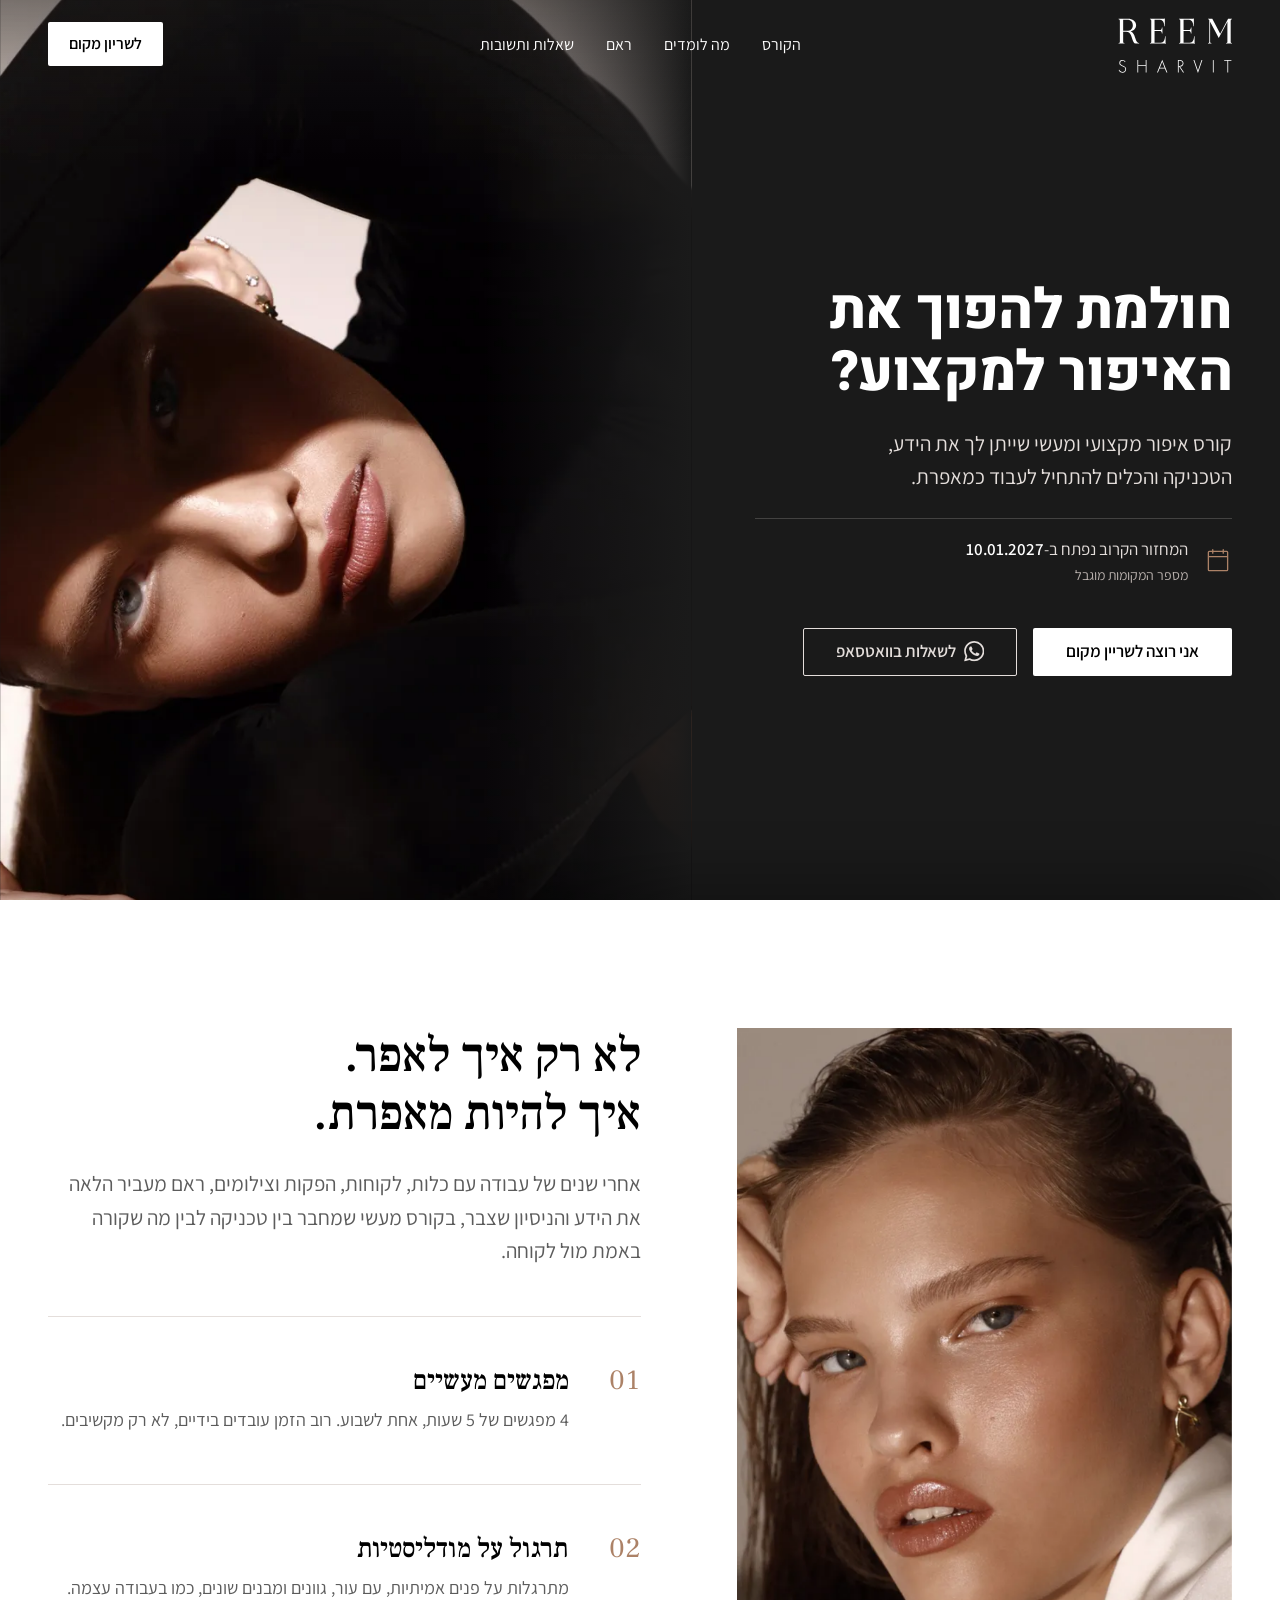
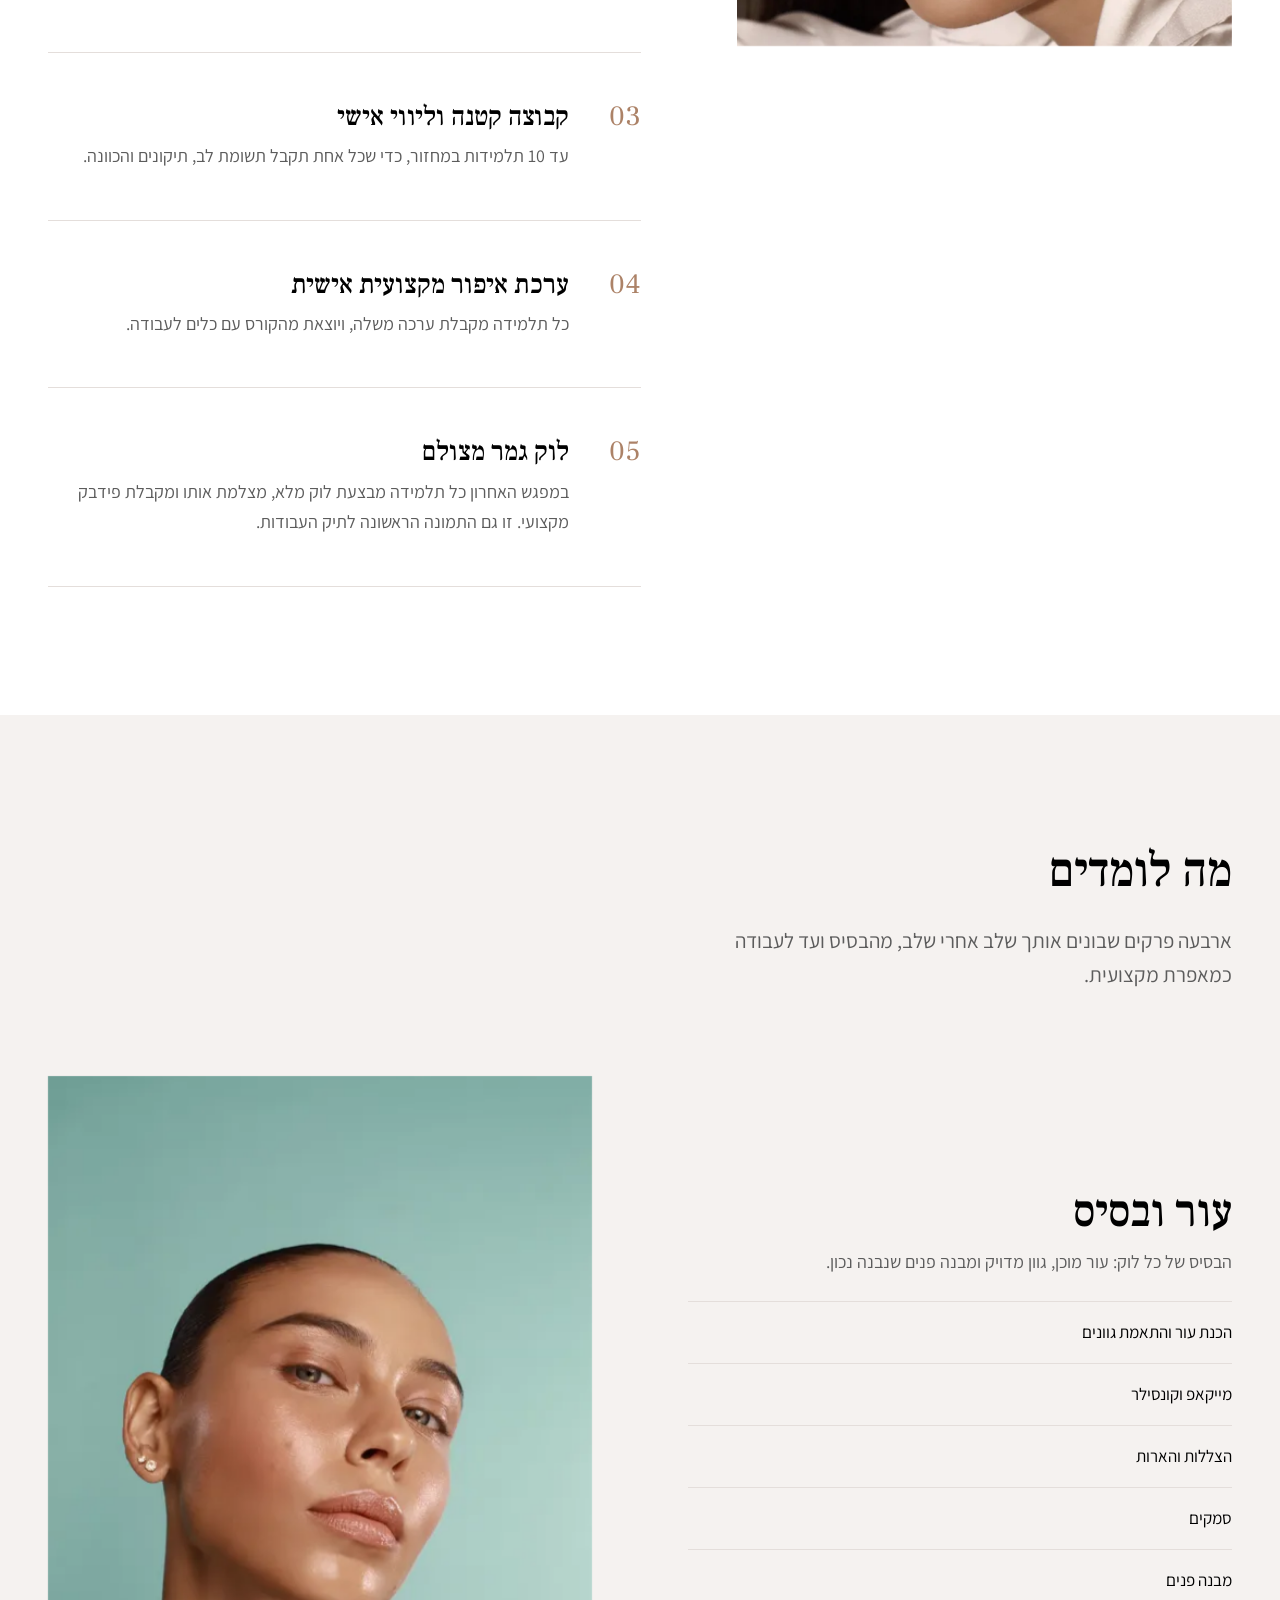
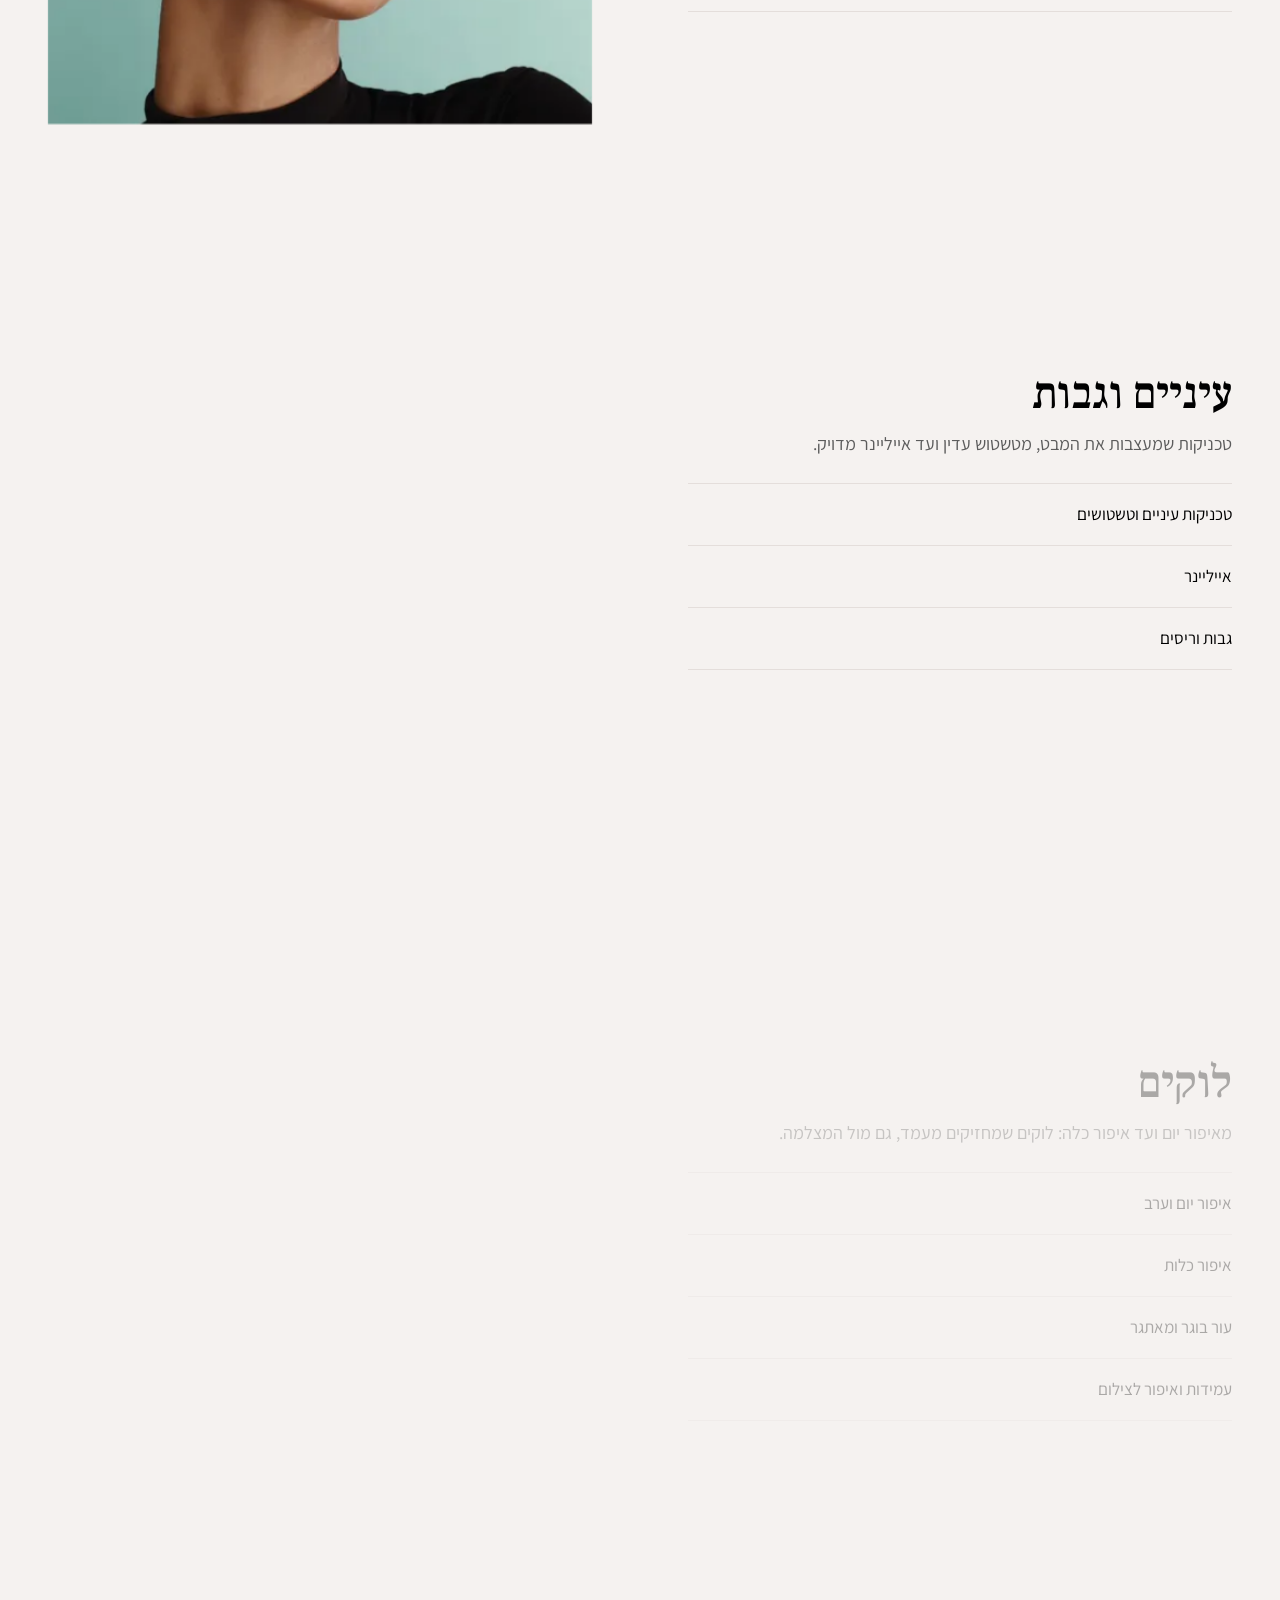
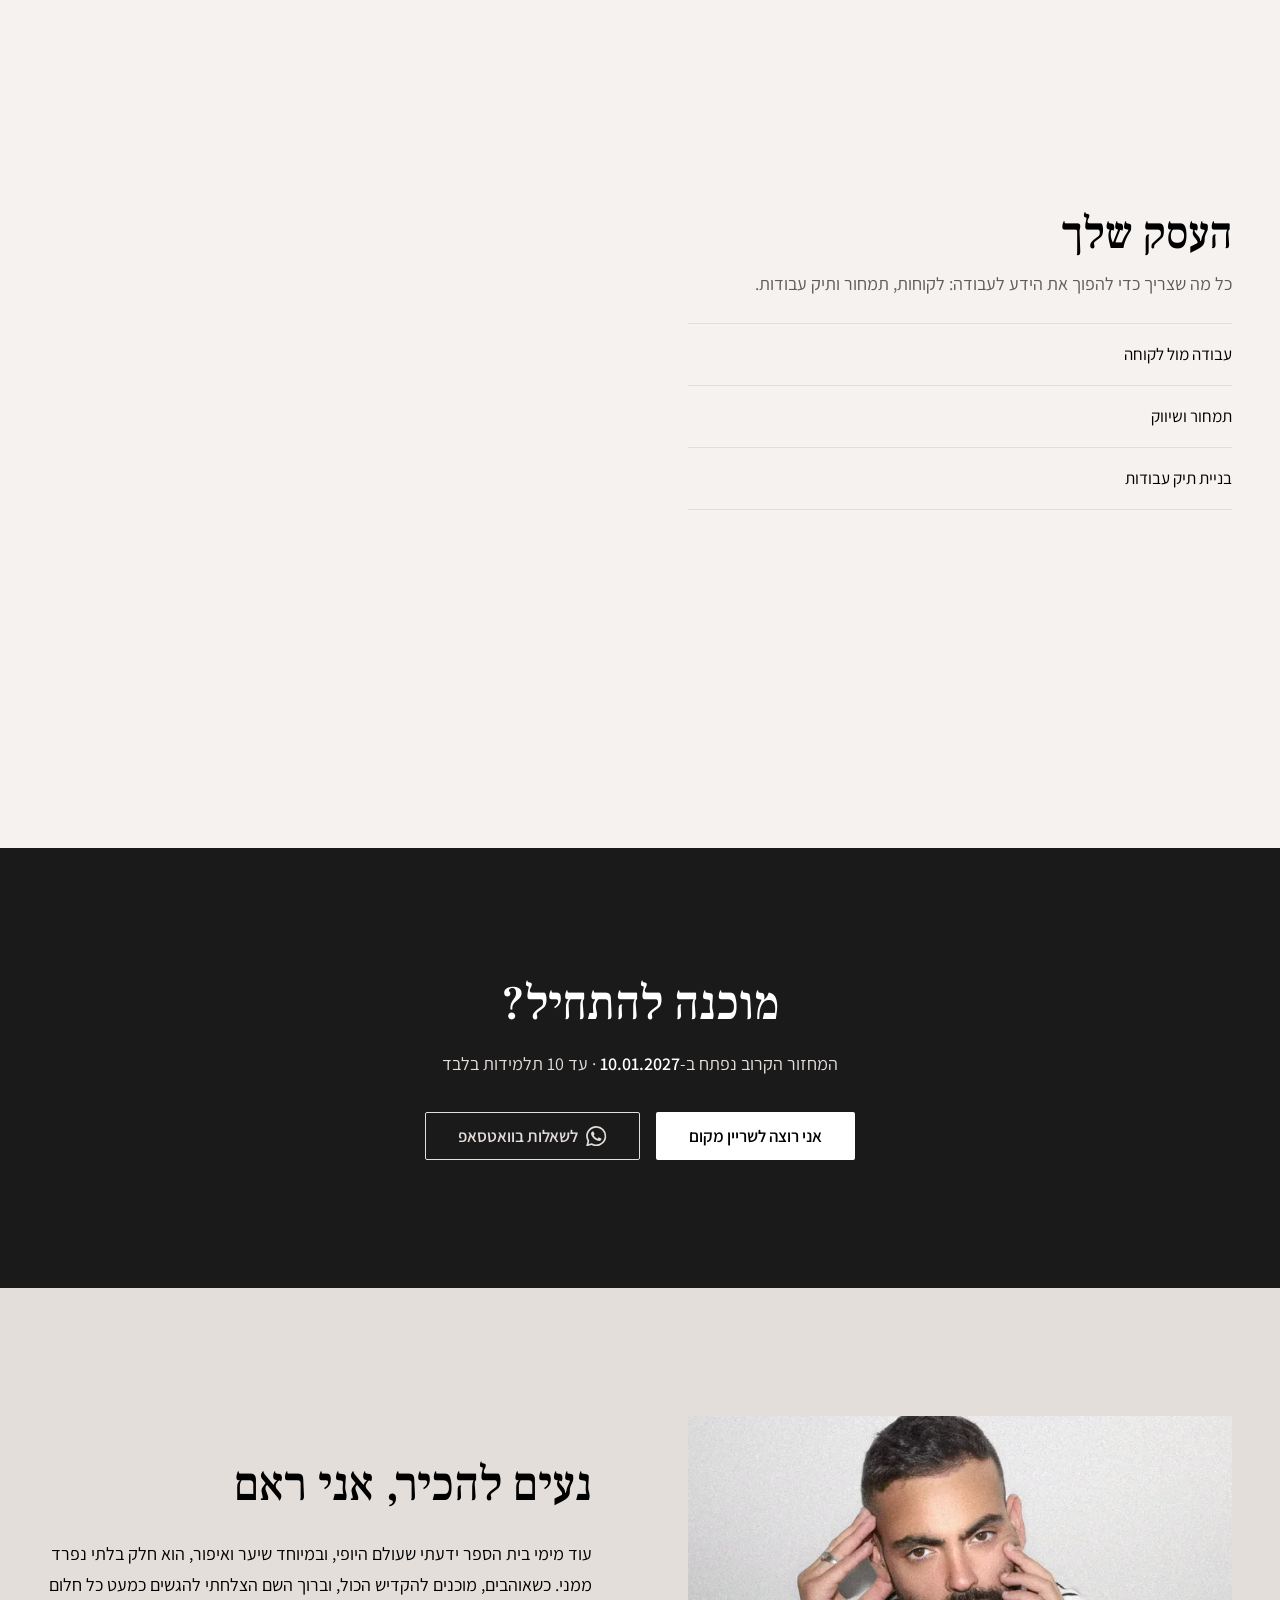
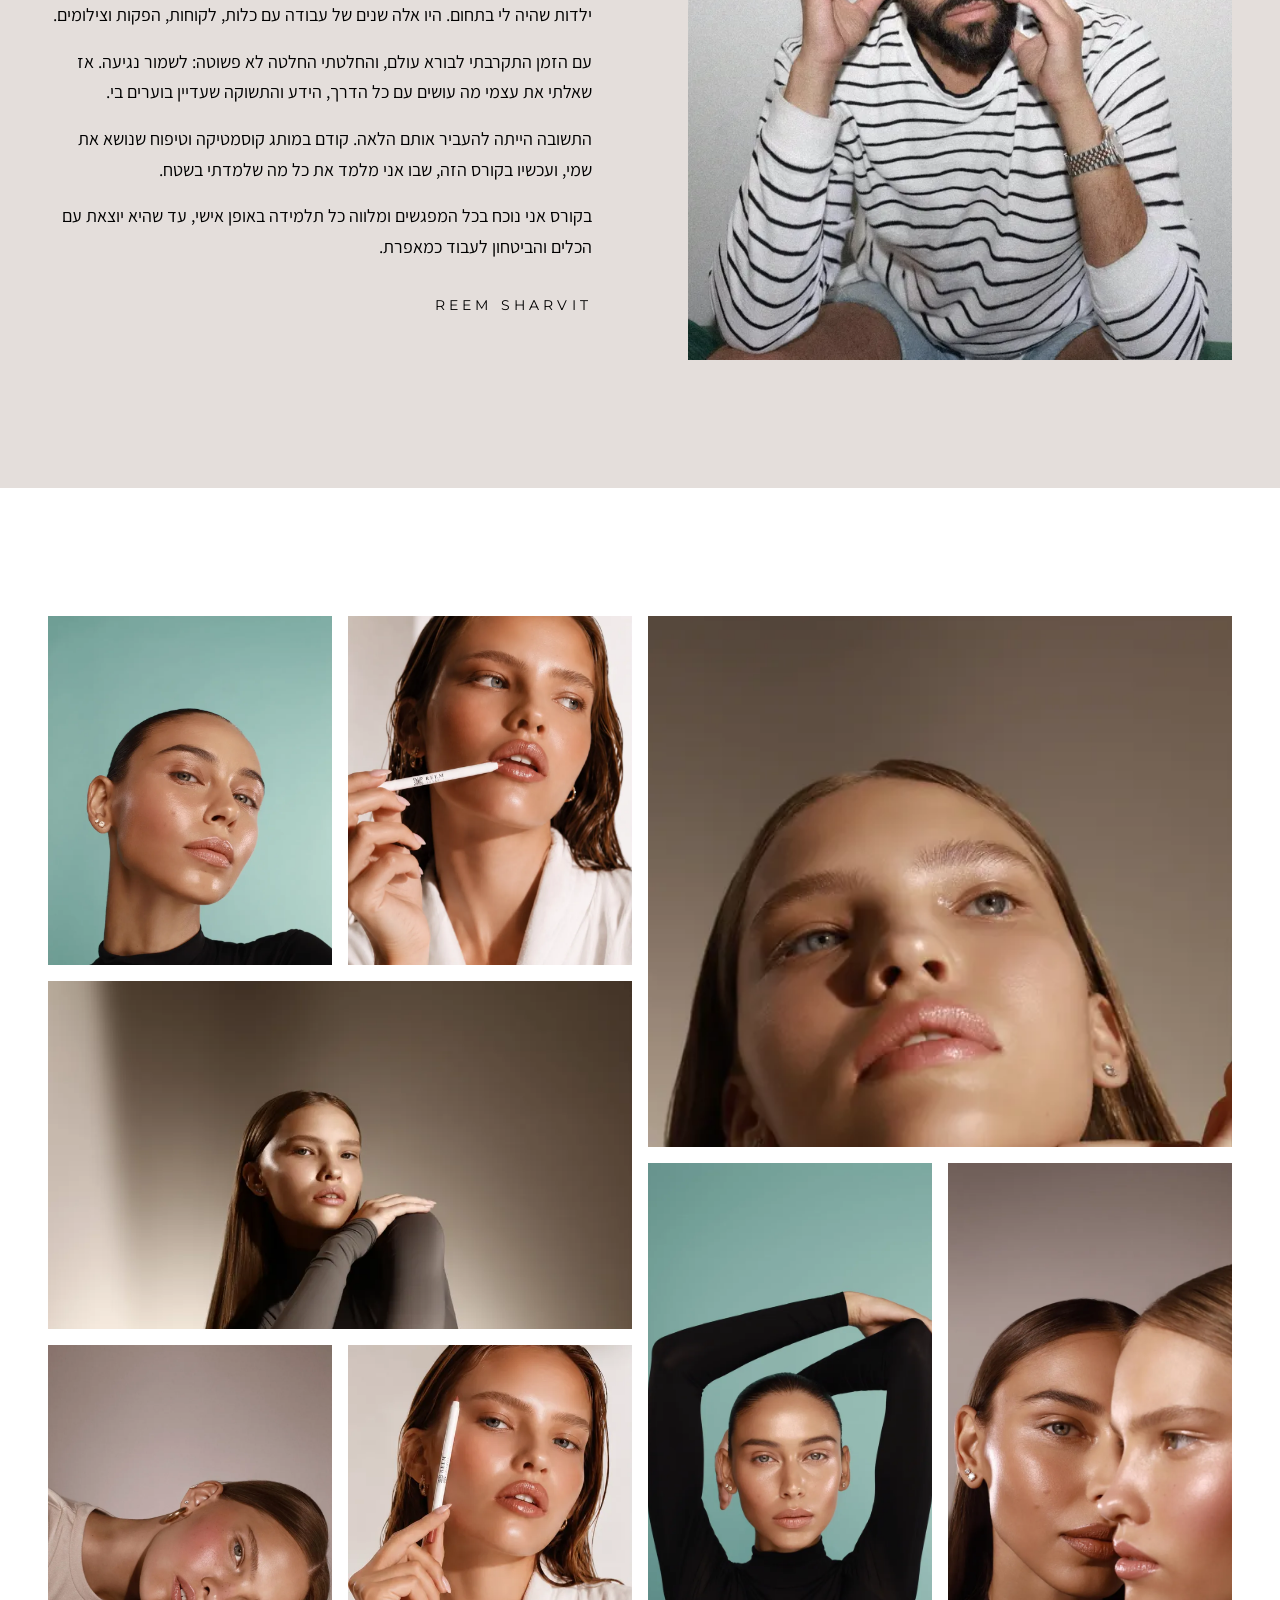
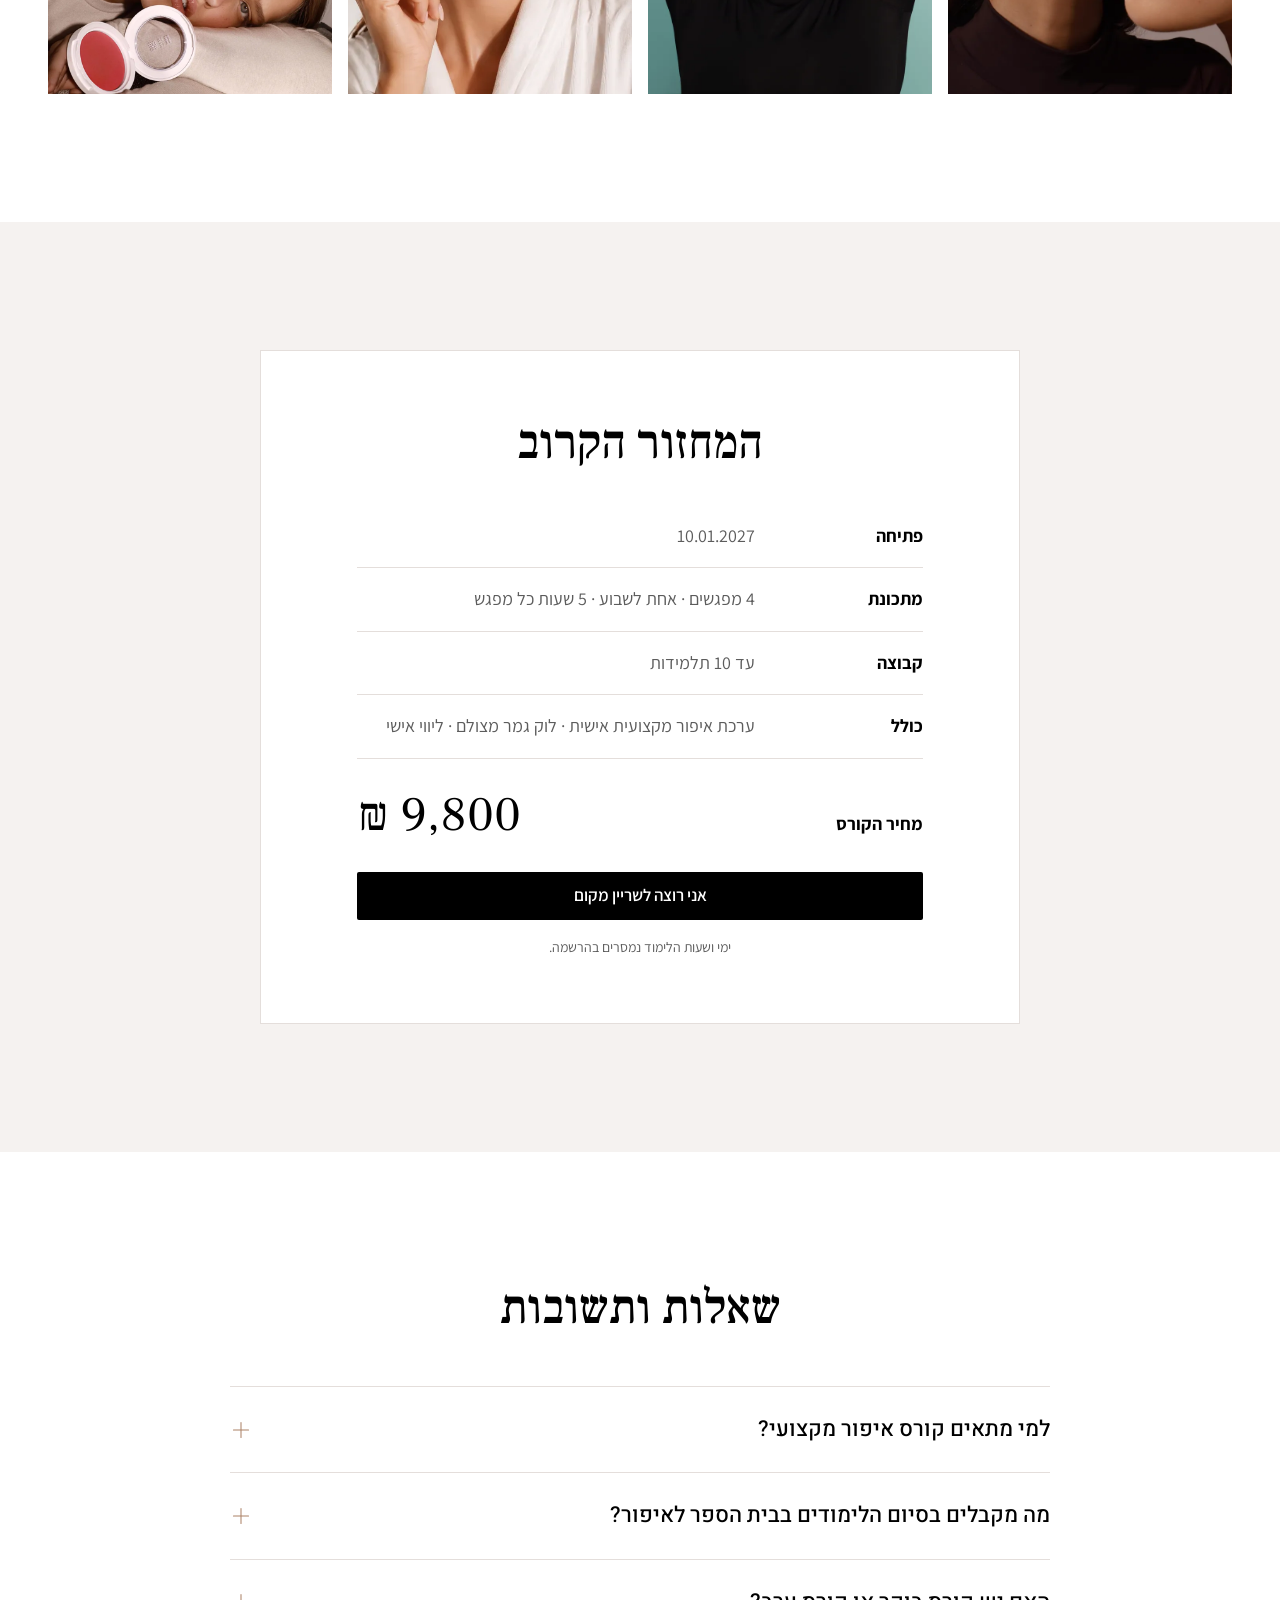
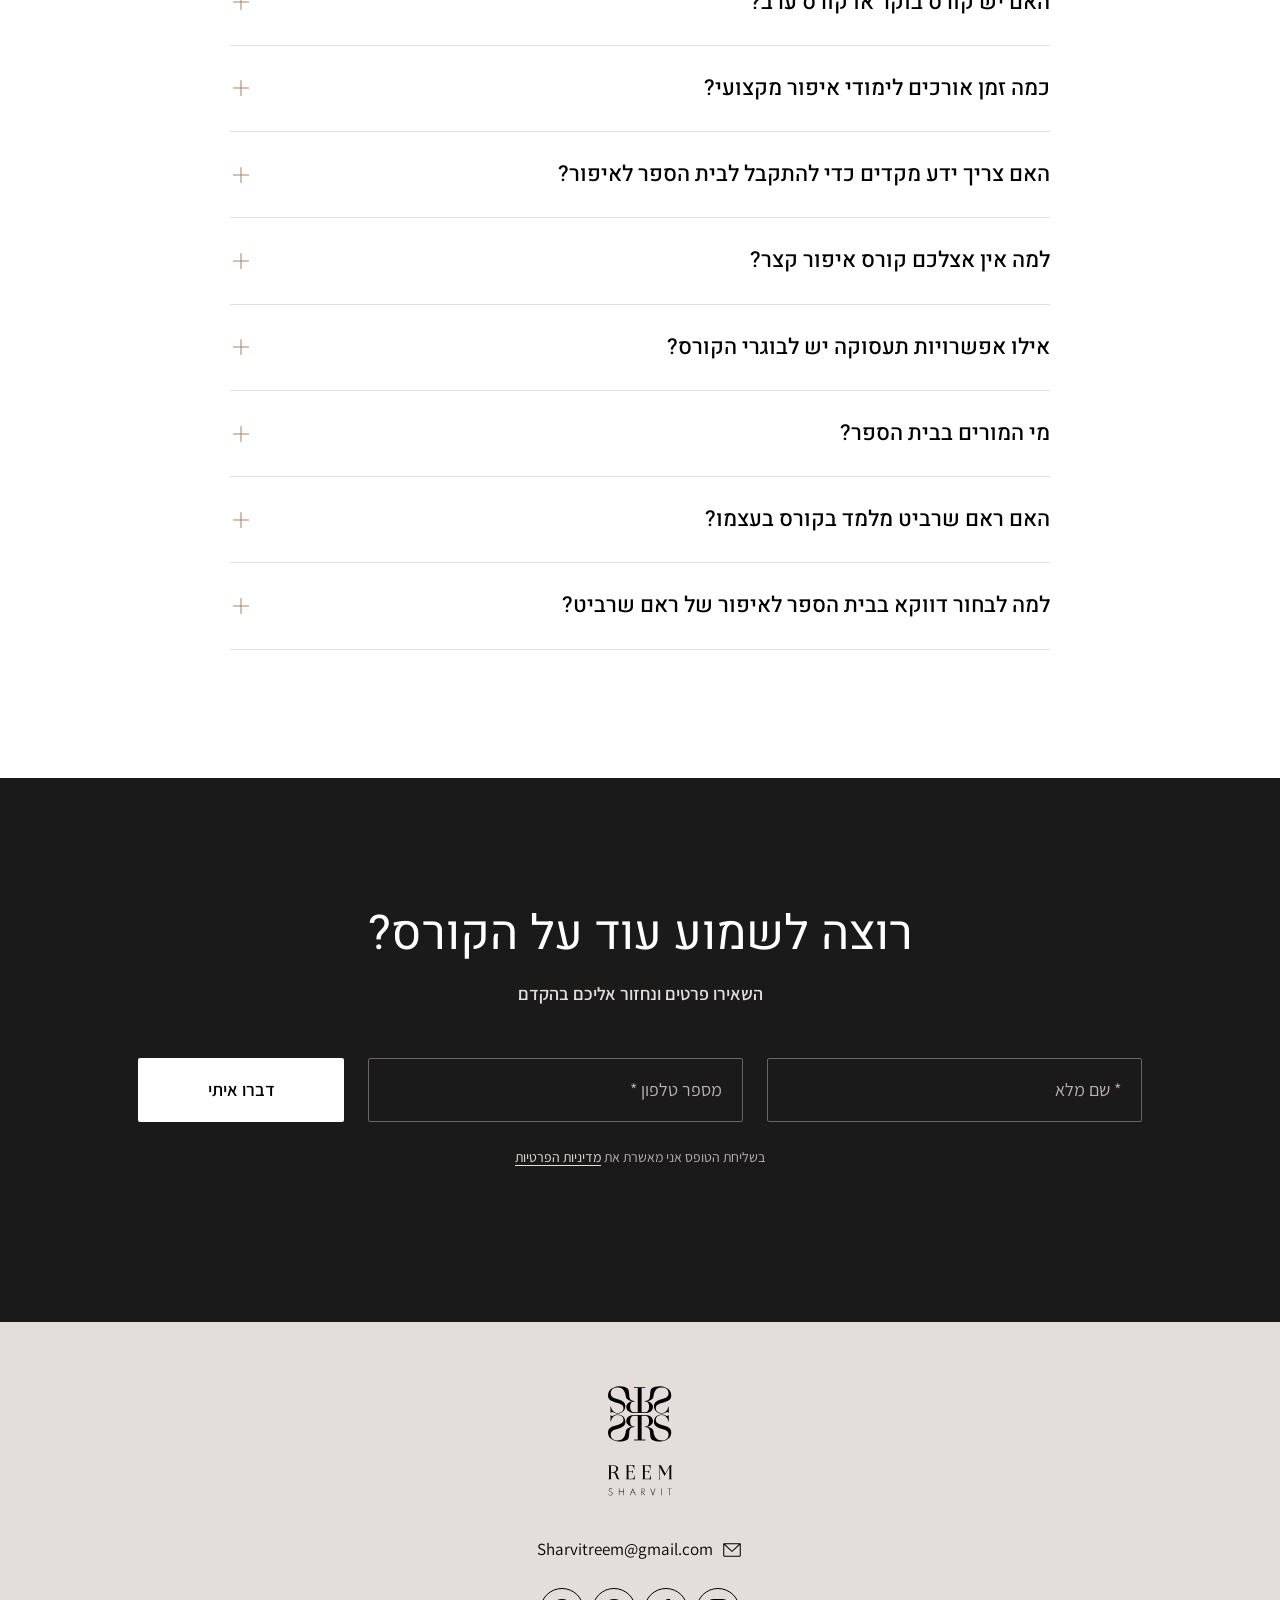
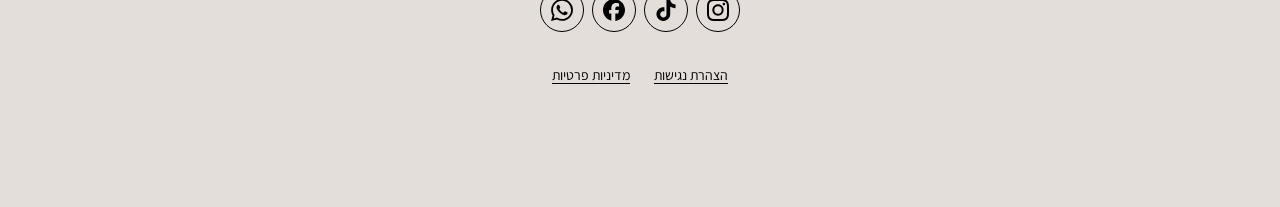
==== index.html @ ca0c6041 "Landing page for Reem Sharvit's professional makeup course Static RTL Hebrew page with course detail" ====
<!DOCTYPE html>
<html lang="he" dir="rtl">
<head>
  <meta charset="utf-8">
  <meta name="viewport" content="width=device-width, initial-scale=1">
  <title>קורס איפור מקצועי | ראם שרביט</title>
  <meta name="description" content="קורס איפור מעשי בקבוצה קטנה של עד 10 תלמידות: 4 מפגשים, 20 שעות, ליווי אישי של ראם שרביט וערכת איפור מקצועית לכל תלמידה.">
  <meta name="theme-color" content="#1a1a1a">

  <!-- Open Graph. TODO: להחליף לכתובות מלאות (https://...) אחרי שהדומיין ייקבע -->
  <meta property="og:type" content="website">
  <meta property="og:locale" content="he_IL">
  <meta property="og:site_name" content="Reem Sharvit">
  <meta property="og:title" content="חולמת להפוך את האיפור למקצוע?">
  <meta property="og:description" content="קורס איפור מקצועי ומעשי עם ראם שרביט. מהבסיס ועד לעבודה כמאפרת.">
  <meta property="og:image" content="assets/img/og-image.jpg">
  <meta property="og:image:width" content="1200">
  <meta property="og:image:height" content="630">
  <meta name="twitter:card" content="summary_large_image">

  <link rel="icon" href="assets/img/favicon-32x32.png" sizes="32x32">
  <link rel="icon" href="assets/img/favicon-192x192.png" sizes="192x192">
  <link rel="apple-touch-icon" href="assets/img/favicon-180x180.png">

  <link rel="preconnect" href="https://fonts.googleapis.com">
  <link rel="preconnect" href="https://fonts.gstatic.com" crossorigin>
  <link rel="stylesheet" href="https://fonts.googleapis.com/css2?family=Assistant:wght@400;600;700&family=Heebo:wght@400;500;700;800&family=Frank+Ruhl+Libre:wght@400;500;700&family=Montserrat:wght@300;500&display=swap">
  <link rel="preload" as="image" href="assets/img/hero-800.webp" imagesrcset="assets/img/hero-800.webp 800w, assets/img/hero-1400.webp 1400w" imagesizes="(min-width: 1024px) 50vw, 100vw">

  <link rel="stylesheet" href="assets/css/styles.css?v=14">
  <script>document.documentElement.classList.add('js');</script>
</head>
<body id="top">
  <a class="skip-link" href="#main">דלג לתוכן</a>

  <!-- ===== Header ===== -->
  <header class="site-header">
    <div class="container site-header__inner">
      <a class="logo" href="#top" aria-label="ראם שרביט, לראש הדף">
        <svg aria-hidden="true"><use href="assets/img/icons.svg?v=14#logo"></use></svg>
      </a>
      <nav class="site-nav" aria-label="ניווט ראשי">
        <ul>
          <li><a href="#course">הקורס</a></li>
          <li><a href="#curriculum">מה לומדים</a></li>
          <li><a href="#about">ראם</a></li>
          <li><a href="#faq">שאלות ותשובות</a></li>
        </ul>
      </nav>
      <a class="btn btn--primary" href="#contact">לשריון מקום</a>
    </div>
  </header>

  <main id="main">

    <!-- ===== 1. Hero ===== -->
    <section class="hero" aria-labelledby="hero-title">
      <div class="hero__media">
        <picture>
          <img src="assets/img/hero-800.webp"
               srcset="assets/img/hero-800.webp 800w, assets/img/hero-1400.webp 1400w"
               sizes="(min-width: 1024px) 50vw, 100vw"
               width="800" height="1200"
               alt="דוגמנית באיפור עור זוהר ושפתיים בגוון נוד, באור וצל דרמטי"
               fetchpriority="high">
        </picture>
      </div>

      <div class="hero__content container">
        <h1 class="hero__title" id="hero-title">חולמת להפוך את האיפור למקצוע?</h1>
        <p class="lead hero__lead">
          קורס איפור מקצועי ומעשי שייתן לך את הידע,<br>
          הטכניקה והכלים להתחיל לעבוד כמאפרת.
        </p>

        <div class="cohort-line" data-cohort>
          <svg class="icon" aria-hidden="true"><use href="assets/img/icons.svg?v=14#i-calendar"></use></svg>
          <p>
            <span data-cohort-when="date" hidden>
              המחזור הקרוב נפתח ב-<strong><time data-cohort-date class="tabular"></time></strong>
              <span class="cohort-line__note">מספר המקומות מוגבל</span>
            </span>
            <span data-cohort-when="none">
              <strong>המחזור הבא נפתח בקרוב</strong>
              <span class="cohort-line__note">השאירי פרטים ונעדכן אותך ראשונה</span>
            </span>
          </p>
        </div>

        <div class="btn-row">
          <a class="btn btn--light" href="#contact">אני רוצה לשריין מקום</a>
          <a class="btn btn--outline" data-wa href="https://wa.me/972505353770" target="_blank" rel="noopener">
            <svg class="icon" aria-hidden="true"><use href="assets/img/icons.svg?v=14#i-brand-whatsapp"></use></svg>
            לשאלות בוואטסאפ
          </a>
        </div>
      </div>
    </section>

    <!-- ===== 2. About the course ===== -->
    <section class="section" id="course" aria-labelledby="course-title">
      <div class="container course">
        <div class="course__media reveal">
          <img src="assets/img/course-700.webp"
               srcset="assets/img/course-700.webp 700w, assets/img/course-1200.webp 1200w"
               sizes="(min-width: 1024px) 45vw, 100vw"
               width="700" height="1050" loading="lazy"
               alt="תקריב של דוגמנית באיפור טבעי: עור זוהר, גבות מסורקות ושפתיים בגוון נוד">
        </div>

        <div>
          <div class="reveal">
            <h2 class="h2" id="course-title">לא רק איך לאפר. איך להיות מאפרת.</h2>
            <p class="lead muted" data-gap>
              אחרי שנים של עבודה עם כלות, לקוחות, הפקות וצילומים, ראם מעביר הלאה את הידע והניסיון שצבר, בקורס מעשי שמחבר בין טכניקה לבין מה שקורה באמת מול לקוחה.
            </p>
          </div>

          <h3 class="sr-only">איך זה עובד</h3>
          <ol class="steps">
            <li class="step reveal">
              <div>
                <h4 class="h3">מפגשים מעשיים</h4>
                <p>4 מפגשים של 5 שעות, אחת לשבוע. רוב הזמן עובדים בידיים, לא רק מקשיבים.</p>
              </div>
            </li>
            <li class="step reveal">
              <div>
                <h4 class="h3">תרגול על מודליסטיות</h4>
                <p>מתרגלות על פנים אמיתיות, עם עור, גוונים ומבנים שונים, כמו בעבודה עצמה.</p>
              </div>
            </li>
            <li class="step reveal">
              <div>
                <h4 class="h3">קבוצה קטנה וליווי אישי</h4>
                <p>עד 10 תלמידות במחזור, כדי שכל אחת תקבל תשומת לב, תיקונים והכוונה.</p>
              </div>
            </li>
            <li class="step reveal">
              <div>
                <h4 class="h3">ערכת איפור מקצועית אישית</h4>
                <p>כל תלמידה מקבלת ערכה משלה, ויוצאת מהקורס עם כלים לעבודה.</p>
              </div>
            </li>
            <li class="step reveal">
              <div>
                <h4 class="h3">לוק גמר מצולם</h4>
                <p>במפגש האחרון כל תלמידה מבצעת לוק מלא, מצלמת אותו ומקבלת פידבק מקצועי. זו גם התמונה הראשונה לתיק העבודות.</p>
              </div>
            </li>
          </ol>
        </div>
      </div>
    </section>

    <!-- ===== 3. Curriculum ===== -->
    <section class="section section--nude-light" id="curriculum" aria-labelledby="curriculum-title">
      <div class="container">
        <div class="section-head reveal">
          <h2 class="h2" id="curriculum-title">מה לומדים</h2>
          <p class="lead muted" data-gap>ארבעה פרקים שבונים אותך שלב אחרי שלב, מהבסיס ועד לעבודה כמאפרת מקצועית.</p>
        </div>

        <div class="chapters">
          <ol class="chapters__list">
          <li class="chapter" data-chapter="0">
            <img class="chapter__img" src="assets/img/glow-500.webp" srcset="assets/img/glow-500.webp 500w, assets/img/glow-900.webp 900w" sizes="(min-width: 1024px) 0px, 100vw" width="500" height="750" loading="lazy" alt="עור זוהר ומוכן, איפור בסיס של ראם שרביט">
            <h3 class="chapter__title">עור ובסיס</h3>
            <p class="chapter__desc">הבסיס של כל לוק: עור מוכן, גוון מדויק ומבנה פנים שנבנה נכון.</p>
            <ul class="chapter__topics">
                <li>הכנת עור והתאמת גוונים</li>
                <li>מייקאפ וקונסילר</li>
                <li>הצללות והארות</li>
                <li>סמקים</li>
                <li>מבנה פנים</li>
            </ul>
          </li>
          <li class="chapter" data-chapter="1">
            <img class="chapter__img" src="assets/img/pencil-500.webp" srcset="assets/img/pencil-500.webp 500w, assets/img/pencil-900.webp 900w" sizes="(min-width: 1024px) 0px, 100vw" width="500" height="888" loading="lazy" alt="יישום עיפרון עיניים">
            <h3 class="chapter__title">עיניים וגבות</h3>
            <p class="chapter__desc">טכניקות שמעצבות את המבט, מטשטוש עדין ועד אייליינר מדויק.</p>
            <ul class="chapter__topics">
                <li>טכניקות עיניים וטשטושים</li>
                <li>אייליינר</li>
                <li>גבות וריסים</li>
            </ul>
          </li>
          <li class="chapter" data-chapter="2">
            <img class="chapter__img" src="assets/img/faces-500.webp" srcset="assets/img/faces-500.webp 500w, assets/img/faces-900.webp 900w" sizes="(min-width: 1024px) 0px, 100vw" width="500" height="750" loading="lazy" alt="שני לוקים שונים על שתי דוגמניות">
            <h3 class="chapter__title">לוקים</h3>
            <p class="chapter__desc">מאיפור יום ועד איפור כלה: לוקים שמחזיקים מעמד, גם מול המצלמה.</p>
            <ul class="chapter__topics">
                <li>איפור יום וערב</li>
                <li>איפור כלות</li>
                <li>עור בוגר ומאתגר</li>
                <li>עמידות ואיפור לצילום</li>
            </ul>
          </li>
          <li class="chapter" data-chapter="3">
            <img class="chapter__img" src="assets/img/teal-500.webp" srcset="assets/img/teal-500.webp 500w, assets/img/teal-900.webp 900w" sizes="(min-width: 1024px) 0px, 100vw" width="500" height="750" loading="lazy" alt="דיוקן מקצועי על רקע טורקיז">
            <h3 class="chapter__title">העסק שלך</h3>
            <p class="chapter__desc">כל מה שצריך כדי להפוך את הידע לעבודה: לקוחות, תמחור ותיק עבודות.</p>
            <ul class="chapter__topics">
                <li>עבודה מול לקוחה</li>
                <li>תמחור ושיווק</li>
                <li>בניית תיק עבודות</li>
            </ul>
          </li>
          </ol>

          <div class="chapters__media" aria-hidden="true">
            <img class="chapters__img" data-chapter-img="0" aria-hidden="true" src="assets/img/glow-500.webp" srcset="assets/img/glow-500.webp 500w, assets/img/glow-900.webp 900w" sizes="(min-width: 1024px) 40vw, 0px" width="500" height="750" loading="lazy" alt="">
            <img class="chapters__img" data-chapter-img="1" aria-hidden="true" src="assets/img/pencil-500.webp" srcset="assets/img/pencil-500.webp 500w, assets/img/pencil-900.webp 900w" sizes="(min-width: 1024px) 40vw, 0px" width="500" height="888" loading="lazy" alt="">
            <img class="chapters__img" data-chapter-img="2" aria-hidden="true" src="assets/img/faces-500.webp" srcset="assets/img/faces-500.webp 500w, assets/img/faces-900.webp 900w" sizes="(min-width: 1024px) 40vw, 0px" width="500" height="750" loading="lazy" alt="">
            <img class="chapters__img" data-chapter-img="3" aria-hidden="true" src="assets/img/teal-500.webp" srcset="assets/img/teal-500.webp 500w, assets/img/teal-900.webp 900w" sizes="(min-width: 1024px) 40vw, 0px" width="500" height="750" loading="lazy" alt="">
          </div>
        </div>
      </div>
    </section>

    <!-- ===== 4. About Reem ===== -->
    <section class="section section--dark cta-band" aria-labelledby="cta-band-title">
      <div class="container cta-band__inner reveal">
        <h2 class="h2 cta-band__title" id="cta-band-title">מוכנה להתחיל?</h2>
        <p class="cta-band__text" data-cohort>
          <span data-cohort-when="date" hidden>המחזור הקרוב נפתח ב-<time data-cohort-date class="tabular"></time></span>
          <span data-cohort-when="none">המחזור הבא נפתח בקרוב</span>
          <span class="cta-band__note">עד 10 תלמידות בלבד</span>
        </p>
        <div class="btn-row cta-band__actions">
          <a class="btn btn--light" href="#contact">אני רוצה לשריין מקום</a>
          <a class="btn btn--outline" data-wa href="https://wa.me/972505353770" target="_blank" rel="noopener">
            <svg class="icon" aria-hidden="true"><use href="assets/img/icons.svg?v=14#i-brand-whatsapp"></use></svg>
            לשאלות בוואטסאפ
          </a>
        </div>
      </div>
    </section>

    <section class="section section--nude" id="about" aria-labelledby="about-title">
      <div class="container about">
        <div class="about__media reveal">
          <img src="assets/img/reem-700.webp"
               srcset="assets/img/reem-700.webp 700w, assets/img/reem-1200.webp 1200w"
               sizes="(min-width: 1024px) 45vw, 100vw"
               width="700" height="700" loading="lazy"
               alt="ראם שרביט, דיוקן">
        </div>

        <div class="reveal">
          <h2 class="h2" id="about-title">נעים להכיר, אני ראם</h2>
          <div class="prose" data-gap>
            <p>עוד מימי בית הספר ידעתי שעולם היופי, ובמיוחד שיער ואיפור, הוא חלק בלתי נפרד ממני. כשאוהבים, מוכנים להקדיש הכול, וברוך השם הצלחתי להגשים כמעט כל חלום ילדות שהיה לי בתחום. היו אלה שנים של עבודה עם כלות, לקוחות, הפקות וצילומים.</p>
            <p>עם הזמן התקרבתי לבורא עולם, והחלטתי החלטה לא פשוטה: לשמור נגיעה. אז שאלתי את עצמי מה עושים עם כל הדרך, הידע והתשוקה שעדיין בוערים בי.</p>
            <p>התשובה הייתה להעביר אותם הלאה. קודם במותג קוסמטיקה וטיפוח שנושא את שמי, ועכשיו בקורס הזה, שבו אני מלמד את כל מה שלמדתי בשטח.</p>
            <p>בקורס אני נוכח בכל המפגשים ומלווה כל תלמידה באופן אישי, עד שהיא יוצאת עם הכלים והביטחון לעבוד כמאפרת.</p>
          </div>
          <p class="signature">Reem Sharvit</p>
        </div>
      </div>
    </section>

    <!-- ===== 5. Gallery ===== -->
    <section class="section" id="gallery" aria-label="העבודות של ראם">
      <div class="container">
        <ul class="gallery reveal">
          <li><img src="assets/img/glow-500.webp" srcset="assets/img/glow-500.webp 500w, assets/img/glow-900.webp 900w" sizes="(min-width: 768px) 50vw, 100vw" width="500" height="750" loading="lazy" alt="איפור עור זוהר בגווני נוד, מבט כלפי מעלה"></li>
          <li><img src="assets/img/lip-500.webp" srcset="assets/img/lip-500.webp 500w, assets/img/lip-900.webp 900w" sizes="(min-width: 768px) 50vw, 100vw" width="500" height="888" loading="lazy" alt="יישום עיפרון שפתיים בגוון נוד"></li>
          <li><img src="assets/img/teal-500.webp" srcset="assets/img/teal-500.webp 500w, assets/img/teal-900.webp 900w" sizes="(min-width: 768px) 50vw, 100vw" width="500" height="750" loading="lazy" alt="עור קורן ומבנה פנים מודגש על רקע טורקיז"></li>
          <li><img src="assets/img/faces-500.webp" srcset="assets/img/faces-500.webp 500w, assets/img/faces-900.webp 900w" sizes="(min-width: 768px) 50vw, 100vw" width="500" height="750" loading="lazy" alt="שתי דוגמניות פנים מול פנים, איפור עור זוהר ומינימליסטי"></li>
          <li><img src="assets/img/blush-500.webp" srcset="assets/img/blush-500.webp 500w, assets/img/blush-900.webp 900w" sizes="(min-width: 768px) 50vw, 100vw" width="500" height="874" loading="lazy" alt="איפור עם סומק ורוד חם ועור טבעי"></li>
          <li><img src="assets/img/arms-500.webp" srcset="assets/img/arms-500.webp 500w, assets/img/arms-900.webp 900w" sizes="(min-width: 768px) 50vw, 100vw" width="500" height="750" loading="lazy" alt="דוגמנית בחולצה שחורה עם ידיים מורמות, איפור עור נקי"></li>
          <li><img src="assets/img/pencil-500.webp" srcset="assets/img/pencil-500.webp 500w, assets/img/pencil-900.webp 900w" sizes="(min-width: 768px) 50vw, 100vw" width="500" height="888" loading="lazy" alt="איפור עיניים עדין עם עיפרון, עור זוהר"></li>
          <li><img src="assets/img/seated-500.webp" srcset="assets/img/seated-500.webp 500w, assets/img/seated-900.webp 900w" sizes="(min-width: 768px) 50vw, 100vw" width="500" height="390" loading="lazy" alt="דוגמנית בחולצה אפורה על רקע בז', איפור עור טבעי וזוהר"></li>
        </ul>
      </div>
    </section>

    <!-- ===== 6. Next cohort ===== -->
    <section class="section section--nude-light" id="cohort" aria-labelledby="cohort-title">
      <div class="container">
        <div class="cohort-card reveal">
          <div class="section-head section-head--center">
            <h2 class="h2" id="cohort-title">המחזור הקרוב</h2>
          </div>

          <dl class="details">
            <div class="details__row" data-cohort>
              <dt>פתיחה</dt>
              <dd>
                <span data-cohort-when="date" hidden><time data-cohort-date class="tabular"></time></span>
                <span data-cohort-when="none">המחזור הבא נפתח בקרוב</span>
              </dd>
            </div>
            <div class="details__row">
              <dt>מתכונת</dt>
              <dd>4 מפגשים · אחת לשבוע · 5 שעות כל מפגש</dd>
            </div>
            <div class="details__row">
              <dt>קבוצה</dt>
              <dd>עד 10 תלמידות</dd>
            </div>
            <div class="details__row">
              <dt>כולל</dt>
              <dd>ערכת איפור מקצועית אישית · לוק גמר מצולם · ליווי אישי</dd>
            </div>
          </dl>

          <div class="price">
            <span class="price__label">מחיר הקורס</span>
            <span class="price__value" data-price>9,800 ₪</span>
          </div>

          <a class="btn btn--primary" href="#contact">אני רוצה לשריין מקום</a>
          <p class="cohort-card__note muted">ימי ושעות הלימוד נמסרים בהרשמה.</p>
        </div>
      </div>
    </section>

    <!-- ===== 7. FAQ ===== -->
    <section class="section" id="faq" aria-labelledby="faq-title">
      <div class="container">
        <div class="section-head section-head--center reveal">
          <h2 class="h2" id="faq-title">שאלות ותשובות</h2>
        </div>

        <div class="faq reveal">
          <details class="faq__item">
            <summary>למי מתאים קורס איפור מקצועי?<svg class="icon" aria-hidden="true"><use href="assets/img/icons.svg?v=14#i-plus"></use></svg></summary>
            <div class="faq__answer"><p>קורס האיפור המקצועי בבית הספר לאיפור של ראם שרביט מיועד למי שמרגישה חיבור ותשוקה לעולם היופי ורוצה להפוך את האהבה הזו לקריירה מקצועית. אין צורך בידע קודם – רק אהבה לאסתטיקה, יצירה ועבודה עם אנשים.</p></div>
          </details>
          <details class="faq__item">
            <summary>מה מקבלים בסיום הלימודים בבית הספר לאיפור?<svg class="icon" aria-hidden="true"><use href="assets/img/icons.svg?v=14#i-plus"></use></svg></summary>
            <div class="faq__answer"><p>בסיום הלימודים מקבלים את הידע, הכלים והטכניקות הדרושים כדי להתחיל לעבוד בתחום בצורה מקצועית ובטוחה, לצד ניסיון מעשי והכוונה ליציאה לעולם האמיתי.</p></div>
          </details>
          <details class="faq__item">
            <summary>האם יש קורס בוקר או קורס ערב?<svg class="icon" aria-hidden="true"><use href="assets/img/icons.svg?v=14#i-plus"></use></svg></summary>
            <div class="faq__answer"><p>הלימודים מתקיימים במתכונת שנקבעת מראש לכל מחזור. פרטי הימים והשעות נמסרים בעת ההרשמה.</p></div>
          </details>
          <details class="faq__item">
            <summary>כמה זמן אורכים לימודי איפור מקצועי?<svg class="icon" aria-hidden="true"><use href="assets/img/icons.svg?v=14#i-plus"></use></svg></summary>
            <div class="faq__answer"><p>הקורס בנוי מ־4 מפגשים מקצועיים, אחת לשבוע, כאשר כל מפגש נמשך כ־5 שעות. סך הכול כ־20 שעות לימוד מעשיות וממוקדות.</p></div>
          </details>
          <details class="faq__item">
            <summary>האם צריך ידע מקדים כדי להתקבל לבית הספר לאיפור?<svg class="icon" aria-hidden="true"><use href="assets/img/icons.svg?v=14#i-plus"></use></svg></summary>
            <div class="faq__answer"><p>לא. אין צורך בידע מוקדם או בניסיון. תוכנית הלימודים של ראם שרביט בנויה מהבסיס ועד לטכניקות מקצועיות ומתקדמות, עם דגש על תרגול מעשי, ליווי והכוונה.</p></div>
          </details>
          <details class="faq__item">
            <summary>למה אין אצלכם קורס איפור קצר?<svg class="icon" aria-hidden="true"><use href="assets/img/icons.svg?v=14#i-plus"></use></svg></summary>
            <div class="faq__answer"><p>כי המטרה היא לא רק לקבל “טעימה”, אלא לצאת עם בסיס מקצועי, ידע וכלים שאפשר באמת לעבוד איתם. הקורס ממוקד ואינטנסיבי, וכל מפגש בנוי כדי לקדם את התלמידה לשלב הבא.</p></div>
          </details>
          <details class="faq__item">
            <summary>אילו אפשרויות תעסוקה יש לבוגרי הקורס?<svg class="icon" aria-hidden="true"><use href="assets/img/icons.svg?v=14#i-plus"></use></svg></summary>
            <div class="faq__answer"><p>בוגרות הקורס יכולות להשתלב כמאפרות עצמאיות, לעבוד עם לקוחות פרטיות, כלות ואירועים, הפקות וצילומים, ולפתח קריירה עצמאית בתחום האיפור.</p></div>
          </details>
          <details class="faq__item">
            <summary>מי המורים בבית הספר?<svg class="icon" aria-hidden="true"><use href="assets/img/icons.svg?v=14#i-plus"></use></svg></summary>
            <div class="faq__answer"><p>הלימודים מועברים על ידי צוות מקצועי ומנוסה, כאשר ראם שרביט מעורב אישית בתוכנית ובהכשרה, ומעביר מהידע והניסיון שצבר לאורך שנים בעולם האיפור, הכלות והיופי.</p></div>
          </details>
          <details class="faq__item">
            <summary>האם ראם שרביט מלמד בקורס בעצמו?<svg class="icon" aria-hidden="true"><use href="assets/img/icons.svg?v=14#i-plus"></use></svg></summary>
            <div class="faq__answer"><p>בהחלט! ראם שרביט נוכח ומלווה באופן אישי את התלמידות בכל מפגשי הקורס, משתף מהידע ומהניסיון המקצועי שצבר לאורך השנים, מעניק הכוונה אישית ודואג שכל תלמידה תקבל את הכלים והביטחון הדרושים לה כדי להפוך למאפרת מקצועית</p></div>
          </details>
          <details class="faq__item">
            <summary>למה לבחור דווקא בבית הספר לאיפור של ראם שרביט?<svg class="icon" aria-hidden="true"><use href="assets/img/icons.svg?v=14#i-plus"></use></svg></summary>
            <div class="faq__answer"><p>כי מעבר לטכניקה, הדגש הוא על הכשרה שמחברת בין ידע מקצועי, עבודה מעשית והעולם האמיתי. הניסיון של ראם לאורך שנים בתחום האיפור והכלות נכנס לתוך תוכנית הלימודים, במטרה לתת לתלמידות ביטחון וכלים להתחיל לעבוד</p></div>
          </details>
        </div>
      </div>
    </section>

    <!-- ===== 8. Contact ===== -->
    <section class="section section--dark" id="contact" aria-labelledby="contact-title">
      <div class="container contact reveal">
        <h2 class="h2 contact__title" id="contact-title">רוצה לשמוע עוד על הקורס?</h2>
        <p class="contact__lead">השאירו פרטים ונחזור אליכם בהקדם</p>

        <form class="form" id="contact-form" novalidate>
          <div class="form__row">
            <div class="field">
              <label class="sr-only" for="f-name">שם מלא</label>
              <input id="f-name" name="name" type="text" autocomplete="name" placeholder="* שם מלא" required aria-describedby="f-name-error">
              <p class="field__error" id="f-name-error">
                <svg class="icon" aria-hidden="true"><use href="assets/img/icons.svg?v=14#i-warning"></use></svg>
                נא למלא שם מלא
              </p>
            </div>

            <div class="field">
              <label class="sr-only" for="f-phone">מספר טלפון</label>
              <input id="f-phone" name="phone" type="tel" inputmode="tel" autocomplete="tel" placeholder="* מספר טלפון" required aria-describedby="f-phone-error">
              <p class="field__error" id="f-phone-error">
                <svg class="icon" aria-hidden="true"><use href="assets/img/icons.svg?v=14#i-warning"></use></svg>
                נא להזין מספר טלפון תקין, למשל 050-1234567
              </p>
            </div>

            <button class="btn btn--light form__submit" type="submit">דברו איתי</button>
          </div>

          <div class="honeypot" aria-hidden="true">
            <label for="f-company">חברה</label>
            <input id="f-company" name="company" type="text" tabindex="-1" autocomplete="off">
          </div>

          <p class="form__consent">בשליחת הטופס אני מאשרת את <a href="privacy.html" target="_blank">מדיניות הפרטיות</a></p>

          <div aria-live="polite">
            <div class="form-status form-status--success" id="form-success">
              <svg class="icon" aria-hidden="true"><use href="assets/img/icons.svg?v=14#i-check"></use></svg>
              <p>תודה! הפרטים התקבלו, ונחזור אליכם בהקדם.</p>
            </div>
            <div class="form-status form-status--error" id="form-error">
              <svg class="icon" aria-hidden="true"><use href="assets/img/icons.svg?v=14#i-warning"></use></svg>
              <p>משהו השתבש בשליחה. אפשר לנסות שוב או <a data-wa href="https://wa.me/972505353770" target="_blank" rel="noopener">לכתוב לנו בוואטסאפ</a>.</p>
            </div>
          </div>
        </form>
      </div>
    </section>

  </main>

  <!-- ===== Footer ===== -->
  <footer class="site-footer">
    <div class="container">
      <svg class="logo-v" role="img" aria-label="Reem Sharvit"><use href="assets/img/icons.svg?v=14#logo-v"></use></svg>

      <a class="footer-email" data-email href="mailto:Sharvitreem@gmail.com">
        <svg class="icon" aria-hidden="true"><use href="assets/img/icons.svg?v=14#i-mail"></use></svg>
        <span class="latin" data-email-text>Sharvitreem@gmail.com</span>
      </a>

      <ul class="social">
        <li><a data-social="instagram" href="https://www.instagram.com/reemsharvitmakeup" target="_blank" rel="noopener" aria-label="אינסטגרם"><svg class="icon" aria-hidden="true"><use href="assets/img/icons.svg?v=14#i-brand-instagram"></use></svg></a></li>
        <li><a data-social="tiktok" href="https://www.tiktok.com/@reemsharvit8" target="_blank" rel="noopener" aria-label="טיקטוק"><svg class="icon" aria-hidden="true"><use href="assets/img/icons.svg?v=14#i-brand-tiktok"></use></svg></a></li>
        <li><a data-social="facebook" href="https://www.facebook.com/RmSrbyt" target="_blank" rel="noopener" aria-label="פייסבוק"><svg class="icon" aria-hidden="true"><use href="assets/img/icons.svg?v=14#i-brand-facebook"></use></svg></a></li>
        <li><a data-wa href="https://wa.me/972505353770" target="_blank" rel="noopener" aria-label="וואטסאפ"><svg class="icon" aria-hidden="true"><use href="assets/img/icons.svg?v=14#i-brand-whatsapp"></use></svg></a></li>
      </ul>

      <ul class="legal">
        <li><a href="accessibility.html">הצהרת נגישות</a></li>
        <li><a href="privacy.html">מדיניות פרטיות</a></li>
      </ul>
    </div>
  </footer>

  <!-- ===== Floating contact ===== -->
  <div class="float-cta">
    <a class="float-cta__wa" data-wa href="https://wa.me/972505353770" target="_blank" rel="noopener" aria-label="שליחת הודעה בוואטסאפ">
      <svg class="icon" aria-hidden="true"><use href="assets/img/icons.svg?v=14#i-whatsapp"></use></svg>
    </a>
    <a class="float-cta__call" data-tel href="tel:0505353770" aria-label="התקשרות לראם שרביט">
      <svg class="icon" aria-hidden="true"><use href="assets/img/icons.svg?v=14#i-phone"></use></svg>
    </a>
  </div>

  <script src="assets/js/course.config.js?v=14"></script>
  <script src="assets/js/main.js?v=14"></script>
</body>
</html>
---- assets/css/styles.css ----
/* ==========================================================================
   Reem Sharvit · Makeup Course
   Design tokens: design-system/MASTER.md
   ========================================================================== */

:root {
  /* Color */
  --color-ink: #000;
  --color-ink-soft: #1a1a1a;
  --color-paper: #fff;
  --color-nude: #e4dedb;
  --color-nude-light: #f5f2f0;
  --color-bronze: #ac8267;
  --color-bronze-text: #7d5a47;
  --color-muted: #5c5c5c;
  --color-on-dark: #e4dedb;
  --color-on-dark-muted: #b9b1ad;
  --color-line: #c9c9c9;
  --color-error: #b3261e;
  --color-error-on-dark: #ff8a80;
  --color-success: #2e6b3f;

  /* Type */
  --font-display: "Frank Ruhl Libre", "Times New Roman", serif;
  --font-body: "Assistant", "Heebo", "Helvetica Neue", Arial, sans-serif;
  --font-latin: "Montserrat", "Helvetica Neue", Arial, sans-serif;
  --font-hero: "Heebo", "Assistant", "Helvetica Neue", Arial, sans-serif;

  --text-display: clamp(2.5rem, 1.6rem + 4vw, 4.5rem);
  --text-h2: clamp(2rem, 1.5rem + 2.2vw, 3rem);
  --text-h3: clamp(1.375rem, 1.2rem + 0.6vw, 1.75rem);
  --text-lead: clamp(1.125rem, 1.05rem + 0.35vw, 1.3125rem);
  --text-body: clamp(1rem, 0.95rem + 0.25vw, 1.125rem);
  --text-small: 0.875rem;

  /* Space */
  --space-1: 4px;
  --space-2: 8px;
  --space-3: 16px;
  --space-4: 24px;
  --space-5: 32px;
  --space-6: 48px;
  --space-7: 64px;
  --space-8: 96px;
  --space-9: 128px;

  --section-y: var(--space-7);
  --gutter: 20px;
  --container: 1200px;
  --measure: 38rem;

  /* Shape */
  --radius-sm: 2px;
  --radius-pill: 999px;
  --shadow-float: 0 4px 16px rgb(0 0 0 / 0.12);

  /* Layers */
  --z-header: 20;
  --z-float: 40;
  --z-skip: 100;

  /* Motion */
  --ease-out: cubic-bezier(0.2, 0.7, 0.2, 1);
  --dur-fast: 150ms;
  --dur-base: 250ms;
  --dur-reveal: 600ms;

  --header-h: 72px;
}

@media (min-width: 768px) {
  :root { --gutter: 32px; }
}
@media (min-width: 1024px) {
  :root { --gutter: 48px; --section-y: var(--space-9); --header-h: 88px; }
}

/* ---------- Base ---------- */

*,
*::before,
*::after { box-sizing: border-box; }

html {
  -webkit-text-size-adjust: 100%;
  scroll-behavior: smooth;
  scroll-padding-top: var(--header-h);
}

body {
  margin: 0;
  font-family: var(--font-body);
  font-size: var(--text-body);
  line-height: 1.7;
  color: var(--color-ink);
  background: var(--color-paper);
  -webkit-font-smoothing: antialiased;
  text-rendering: optimizeLegibility;
}

img { display: block; max-width: 100%; height: auto; }

h1, h2, h3, h4 {
  margin: 0;
  font-family: var(--font-display);
  font-weight: 500;
  line-height: 1.2;
  text-wrap: balance;
}

p { margin: 0; }
ul, ol { margin: 0; padding: 0; list-style: none; }

a { color: inherit; }

button { font: inherit; color: inherit; }

:focus-visible {
  outline: 2px solid var(--color-bronze);
  outline-offset: 3px;
}

.sr-only {
  position: absolute;
  width: 1px; height: 1px;
  padding: 0; margin: -1px;
  overflow: hidden;
  clip: rect(0 0 0 0);
  white-space: nowrap;
  border: 0;
}

.skip-link {
  position: fixed;
  inset-block-start: var(--space-3);
  inset-inline-start: var(--space-3);
  z-index: var(--z-skip);
  padding: var(--space-2) var(--space-3);
  background: var(--color-ink);
  color: var(--color-paper);
  text-decoration: none;
  transform: translateY(-200%);
  transition: transform var(--dur-base) var(--ease-out);
}
.skip-link:focus { transform: none; }

.icon {
  width: 1.25em;
  height: 1.25em;
  flex-shrink: 0;
}

/* ---------- Layout ---------- */

.container {
  width: 100%;
  max-width: calc(var(--container) + var(--gutter) * 2);
  margin-inline: auto;
  padding-inline: var(--gutter);
}

.section { padding-block: var(--section-y); }
.section--nude { background: var(--color-nude); }
.section--nude-light { background: var(--color-nude-light); }
.section--dark { background: var(--color-ink-soft); color: var(--color-on-dark); }

.section-head { max-width: 44rem; margin-block-end: var(--space-6); }
.section-head--center { margin-inline: auto; text-align: center; }

/* Latin text inside RTL lines */
.latin { direction: ltr; unicode-bidi: isolate; }

.h2 { font-size: var(--text-h2); }
.h3 { font-size: var(--text-h3); }

.lead {
  font-size: var(--text-lead);
  text-wrap: pretty;
  line-height: 1.6;
  max-width: var(--measure);
}

.prose > * + * { margin-block-start: var(--space-3); }
.prose p { max-width: var(--measure); }

.muted { color: var(--color-muted); }
.section--dark .muted { color: var(--color-on-dark-muted); }

.tabular { font-variant-numeric: tabular-nums; }

/* ---------- Buttons ---------- */

.btn {
  display: inline-flex;
  align-items: center;
  justify-content: center;
  gap: var(--space-2);
  min-height: 48px;
  padding: 12px 32px;
  border: 1px solid transparent;
  border-radius: var(--radius-sm);
  font-family: var(--font-body);
  font-size: 1.0625rem;
  font-weight: 600;
  line-height: 1.2;
  text-decoration: none;
  cursor: pointer;
  touch-action: manipulation;
  transition:
    background-color var(--dur-fast) var(--ease-out),
    color var(--dur-fast) var(--ease-out),
    border-color var(--dur-fast) var(--ease-out),
    transform var(--dur-fast) var(--ease-out);
}
.btn:active { transform: scale(0.98); }
.btn .icon { width: 1.2em; height: 1.2em; }

.btn--primary {
  background: var(--color-ink);
  color: var(--color-paper);
}
.btn--primary:hover {
  background: var(--color-bronze);
  color: var(--color-ink);
}

.btn--light {
  background: var(--color-paper);
  color: var(--color-ink);
}
.btn--light:hover { background: var(--color-bronze); }

.btn--outline {
  border-color: currentColor;
  background: transparent;
}
.btn--outline:hover { background: var(--color-ink); color: var(--color-paper); border-color: var(--color-ink); }
.section--dark .btn--outline:hover,
.hero .btn--outline:hover { background: var(--color-paper); color: var(--color-ink); border-color: var(--color-paper); }

.btn[disabled],
.btn[aria-disabled="true"] { opacity: 0.5; cursor: progress; }

.btn-row { display: flex; flex-wrap: wrap; gap: var(--space-3); }

.text-link {
  display: inline-flex;
  align-items: center;
  gap: var(--space-2);
  font-weight: 600;
  color: var(--color-bronze-text);
  text-decoration: underline;
  text-decoration-thickness: 1px;
  text-underline-offset: 0.3em;
}
.text-link:hover { color: var(--color-ink); }

/* ---------- Header ---------- */

.site-header {
  position: fixed;
  inset-inline: 0;
  inset-block-start: 0;
  z-index: var(--z-header);
  color: var(--color-paper);
  transition:
    background-color var(--dur-base) var(--ease-out),
    color var(--dur-base) var(--ease-out),
    box-shadow var(--dur-base) var(--ease-out);
}
.site-header.is-scrolled {
  background: var(--color-paper);
  color: var(--color-ink);
  box-shadow: 0 1px 0 var(--color-nude);
}

.site-header__inner {
  display: flex;
  align-items: center;
  justify-content: space-between;
  gap: var(--space-4);
  height: var(--header-h);
}

.logo { display: inline-flex; color: inherit; }
.logo svg { width: 96px; height: 48px; }
@media (min-width: 1024px) { .logo svg { width: 114px; height: 57px; } }

.site-nav { display: none; }
@media (min-width: 1024px) {
  .site-nav { display: block; }
  .site-nav ul { display: flex; gap: var(--space-5); }
  .site-nav a {
    font-size: 1rem;
    text-decoration: none;
    padding-block: var(--space-2);
    border-block-end: 1px solid transparent;
    transition: border-color var(--dur-fast) var(--ease-out);
  }
  .site-nav a:hover { border-color: currentColor; }
}

.site-header .btn { min-height: 44px; padding: 10px 20px; font-size: 1rem; }
.site-header:not(.is-scrolled) .btn--primary { background: var(--color-paper); color: var(--color-ink); }
.site-header:not(.is-scrolled) .btn--primary:hover { background: var(--color-bronze); }

/* ---------- Hero ---------- */

.hero {
  position: relative;
  background: var(--color-ink-soft);
  color: var(--color-on-dark);
  overflow: hidden;
}

/* Curtain reveal: the hero stays put and the next sections slide over it.
   --hero-top is set in main.js so a hero taller than the screen scrolls to its end before sticking. */
.hero {
  position: sticky;
  inset-block-start: var(--hero-top, 0px);
  z-index: 0;
}
.hero ~ .section,
.site-footer {
  position: relative;
  z-index: 1;
}
.hero ~ .section:not(.section--nude, .section--nude-light, .section--dark) { background: var(--color-paper); }
.hero + .section { box-shadow: 0 -24px 48px rgb(0 0 0 / 0.25); }

.hero__media {
  position: relative;
  height: 52svh;
  min-height: 320px;
}
.hero__media img {
  width: 100%;
  height: 100%;
  object-fit: cover;
  object-position: 50% 62%;
  /* Mirrored so the face sits on the outer edge and the black sleeve meets the text column */
  transform: scaleX(-1);
}
.hero__media::after {
  content: "";
  position: absolute;
  inset: 0;
  background: linear-gradient(to bottom, rgb(26 26 26 / 0.6) 0%, rgb(26 26 26 / 0) 30%, rgb(26 26 26 / 0.6) 75%, var(--color-ink-soft) 100%);
}

.hero__content {
  position: relative;
  margin-block-start: -96px;
  padding-block-end: var(--space-7);
}

.hero__title {
  font-family: var(--font-hero);
  font-size: var(--text-display);
  font-weight: 800;
  letter-spacing: -0.01em;
  line-height: 1.1;
  color: var(--color-paper);
  margin-block-end: var(--space-4);
}

.hero__lead { color: var(--color-on-dark); margin-block-end: var(--space-5); }

.cohort-line {
  display: flex;
  align-items: center;
  gap: var(--space-3);
  margin-block-end: var(--space-5);
  padding-block: var(--space-3);
  border-block-start: 1px solid rgb(228 222 219 / 0.2);
  font-size: 1.0625rem;
  max-width: var(--measure);
}
.cohort-line .icon { width: 28px; height: 28px; color: var(--color-bronze); }
.cohort-line strong { color: var(--color-paper); font-weight: 600; }
.cohort-line__note { display: block; font-size: var(--text-small); color: var(--color-on-dark-muted); }

@media (min-width: 1024px) {
  .hero {
    display: grid;
    /* RTL: first column (text) is on the right */
    grid-template-columns: minmax(0, 46fr) minmax(0, 54fr);
    height: 100svh;
    min-height: 640px;
    max-height: 960px;
  }
  .hero__media {
    grid-column: 2;
    grid-row: 1;
    height: auto;
    min-height: 0;
  }
  .hero__media img { object-position: 50% 70%; }
  .hero__media::after {
    /* Darken the top for the header, and soften the edge that meets the text column (right side) */
    background:
      linear-gradient(to bottom, rgb(26 26 26 / 0.5) 0%, rgb(26 26 26 / 0) 18%),
      linear-gradient(to right, rgb(26 26 26 / 0) 70%, var(--color-ink-soft) 100%);
  }
  .hero__content {
    grid-column: 1;
    grid-row: 1;
    align-self: center;
    margin: 0;
    max-width: none;
    padding-block: var(--header-h) var(--space-5);
    /* Align the text with the container's right edge on wide screens */
    padding-inline: max(var(--gutter), (100vw - var(--container)) / 2) var(--space-7);
  }
  .hero__title { font-size: clamp(2.75rem, 1.4rem + 2.6vw, 4rem); }
  .hero__lead { margin-block-end: var(--space-4); }
  .cohort-line { margin-block-end: var(--space-4); }
}

/* ---------- Course (how it works) ---------- */

.course {
  display: grid;
  gap: var(--space-6);
}
.course__media img {
  width: 100%;
  aspect-ratio: 4 / 5;
  object-fit: cover;
}
@media (min-width: 1024px) {
  .course {
    grid-template-columns: 5fr 6fr;
    gap: var(--space-8);
    align-items: start;
  }
  .course__media { position: sticky; inset-block-start: calc(var(--header-h) + var(--space-5)); }
}

.steps { margin-block-start: var(--space-6); counter-reset: step; }
.step {
  display: grid;
  grid-template-columns: 3.5rem 1fr;
  gap: var(--space-3);
  padding-block: var(--space-5);
  border-block-start: 1px solid var(--color-nude);
  counter-increment: step;
}
.step:last-child { border-block-end: 1px solid var(--color-nude); }
@media (min-width: 1024px) {
  .step { padding-block: var(--space-6); }
}
.step::before {
  content: "0" counter(step);
  font-family: var(--font-display);
  font-size: 1.75rem;
  line-height: 1.1;
  color: var(--color-bronze);
  font-variant-numeric: tabular-nums;
}
.step h4 {
  margin: 0;
  font-size: var(--text-h3);
  margin-block-end: var(--space-2);
}
.step p { color: var(--color-muted); }

/* ---------- Curriculum (sticky scroll) ---------- */

/* Mobile/tablet: horizontal carousel, one card per swipe, next card peeks in */
.chapters__list {
  display: flex;
  gap: var(--space-3);
  margin-inline: calc(var(--gutter) * -1);
  padding-inline: var(--gutter);
  scroll-padding-inline: var(--gutter);
  overflow-x: auto;
  overscroll-behavior-x: contain;
  scroll-snap-type: x mandatory;
  scrollbar-width: none;
}
.chapters__list::-webkit-scrollbar { display: none; }

.chapter {
  flex: 0 0 82%;
  scroll-snap-align: start;
  scroll-snap-stop: always;
  padding: var(--space-4);
  background: var(--color-paper);
}
@media (min-width: 640px) { .chapter { flex-basis: 55%; } }

.chapters__dots {
  display: flex;
  justify-content: center;
  gap: var(--space-1);
  margin-block-start: var(--space-4);
}
.chapters__dot {
  display: grid;
  place-items: center;
  width: 32px;
  height: 32px;
  padding: 0;
  border: 0;
  background: none;
  cursor: pointer;
}
.chapters__dot::before {
  content: "";
  width: 8px;
  height: 8px;
  border-radius: 50%;
  background: var(--color-nude);
  transition: background-color var(--dur-base) var(--ease-out), transform var(--dur-base) var(--ease-out);
}
.chapters__dot[aria-current="true"]::before { background: var(--color-bronze); transform: scale(1.25); }

.chapter__img {
  width: 100%;
  height: 200px;
  object-fit: cover;
  object-position: 50% 30%;
  margin-block-end: var(--space-4);
}

.chapter__title {
  margin-block-end: var(--space-2);
  font-size: clamp(1.625rem, 1.2rem + 2vw, 3rem);
  line-height: 1.15;
}

.chapter__desc {
  color: var(--color-muted);
  max-width: 34rem;
  margin-block-end: var(--space-4);
}

.chapter__topics { max-width: 34rem; border-block-start: 1px solid var(--color-nude); }
.chapter__topics li {
  padding-block: var(--space-2);
  border-block-end: 1px solid var(--color-nude);
  font-size: 1.0625rem;
}

.chapters__media { display: none; }

@media (min-width: 1024px) {
  .chapters {
    display: grid;
    grid-template-columns: minmax(0, 1fr) minmax(0, 1fr);
    gap: var(--space-8);
  }

  .chapters__list {
    display: block;
    margin: 0;
    padding: 0;
    overflow: visible;
  }
  .chapters__dots { display: none; }
  .chapter__topics li { padding-block: var(--space-3); }
  .chapter {
    background: none;
    min-height: 80vh;
    display: flex;
    flex-direction: column;
    justify-content: center;
    padding: var(--space-6) 0;
    opacity: 0.3;
    transition: opacity var(--dur-reveal) var(--ease-out);
  }
  .chapter.is-active { opacity: 1; }
  .chapter__img { display: none; }

  .chapters__media {
    display: block;
    position: sticky;
    inset-block-start: calc(var(--header-h) + (100vh - var(--header-h) - min(72vh, 680px)) / 2);
    align-self: start;
    block-size: min(72vh, 680px);
    margin-block-start: calc((80vh - min(72vh, 680px)) / 2);
  }
  .chapters__img {
    position: absolute;
    inset: 0;
    width: 100%;
    height: 100%;
    object-fit: cover;
    opacity: 0;
    transform: scale(1.04);
    transition: opacity 700ms var(--ease-out), transform 1200ms var(--ease-out);
  }
  .chapters__img.is-active { opacity: 1; transform: none; }
}

@media (prefers-reduced-motion: reduce) {
  .chapter, .chapters__img { transition: none; }
}

/* ---------- Mid-page CTA band ---------- */

.cta-band__inner { text-align: center; }
.cta-band__title { color: var(--color-paper); }
.cta-band__text {
  margin-block: var(--space-3) var(--space-5);
  font-size: 1.125rem;
  color: var(--color-on-dark);
}
.cta-band__text time { font-weight: 600; color: var(--color-paper); }
.cta-band__note { display: block; }
@media (min-width: 640px) {
  .cta-band__note { display: inline; }
  .cta-band__note::before { content: " · "; }
}
.cta-band__actions { justify-content: center; }

/* ---------- About Reem ---------- */

.about {
  display: grid;
  gap: var(--space-6);
  align-items: center;
}
.about__media img {
  width: 100%;
  aspect-ratio: 1;
  object-fit: cover;
}
@media (min-width: 1024px) {
  .about { grid-template-columns: 1fr 1fr; gap: var(--space-8); }
}
.signature {
  margin-block-start: var(--space-5);
  font-family: var(--font-latin);
  font-size: var(--text-small);
  letter-spacing: 0.3em;
  text-transform: uppercase;
}

/* ---------- Gallery (editorial catalog) ---------- */

/* Each image gets a named area so sizes vary like a magazine spread. */
.gallery {
  display: grid;
  grid-template-columns: repeat(2, 1fr);
  grid-auto-rows: 30vw;
  grid-template-areas:
    "a a"
    "a a"
    "b c"
    "b c"
    "d d"
    "e f"
    "e f"
    "g h"
    "g h";
  gap: var(--space-2);
}
@media (min-width: 768px) {
  .gallery {
    grid-template-columns: repeat(4, 1fr);
    grid-auto-rows: clamp(120px, 13vw, 200px);
    grid-template-areas:
      "a a b c"
      "a a b c"
      "a a d d"
      "e f d d"
      "e f g h"
      "e f g h";
    gap: var(--space-3);
  }
}

.gallery li:nth-child(1) { grid-area: a; }
.gallery li:nth-child(2) { grid-area: b; }
.gallery li:nth-child(3) { grid-area: c; }
.gallery li:nth-child(4) { grid-area: e; }
.gallery li:nth-child(5) { grid-area: h; }
.gallery li:nth-child(6) { grid-area: f; }
.gallery li:nth-child(7) { grid-area: g; }
.gallery li:nth-child(8) { grid-area: d; }

.gallery li { overflow: hidden; background: var(--color-nude-light); }
.gallery img {
  width: 100%;
  height: 100%;
  object-fit: cover;
  transition: transform 800ms var(--ease-out);
}
@media (hover: hover) {
  .gallery li:hover img { transform: scale(1.03); }
}

/* ---------- Next cohort ---------- */

.cohort-card {
  max-width: 760px;
  margin-inline: auto;
  padding: var(--space-5) var(--space-4);
  background: var(--color-paper);
  border: 1px solid var(--color-nude);
}
@media (min-width: 768px) { .cohort-card { padding: var(--space-7) var(--space-8); } }

.cohort-card .section-head { margin-block-end: var(--space-5); }

.details { margin: 0; }
.details__row {
  display: grid;
  gap: var(--space-1);
  padding-block: var(--space-3);
  border-block-end: 1px solid var(--color-nude);
}
@media (min-width: 640px) {
  .details__row { grid-template-columns: 9rem 1fr; gap: var(--space-4); }
}
.details dt { font-weight: 700; }
.details dd { margin: 0; color: var(--color-muted); }

.price {
  display: flex;
  align-items: baseline;
  justify-content: space-between;
  flex-wrap: wrap;
  gap: var(--space-3);
  margin-block: var(--space-5);
}
.price__label { font-weight: 700; }
.price__value {
  font-family: var(--font-display);
  font-size: clamp(2.25rem, 1.8rem + 2vw, 3rem);
  line-height: 1;
  font-variant-numeric: tabular-nums;
}

.cohort-card .btn { width: 100%; }
.cohort-card__note { margin-block-start: var(--space-3); font-size: var(--text-small); text-align: center; }

/* ---------- FAQ ---------- */

.faq { max-width: 820px; margin-inline: auto; }
.faq__item { border-block-end: 1px solid var(--color-nude); }
.faq__item:first-child { border-block-start: 1px solid var(--color-nude); }

.faq__item summary {
  display: flex;
  align-items: center;
  justify-content: space-between;
  gap: var(--space-4);
  min-height: 64px;
  padding-block: var(--space-4);
  font-family: var(--font-hero);
  font-size: clamp(1.125rem, 1.05rem + 0.4vw, 1.375rem);
  font-weight: 500;
  cursor: pointer;
  list-style: none;
}
.faq__item summary::-webkit-details-marker { display: none; }
.faq__item summary .icon {
  width: 22px; height: 22px;
  color: var(--color-bronze);
  transition: transform var(--dur-base) var(--ease-out);
}
.faq__item[open]:not(.is-closing) summary .icon { transform: rotate(45deg); }
.faq__item summary:hover { color: var(--color-bronze-text); }

.faq__answer { overflow: hidden; }
.faq__answer p {
  padding-block-end: var(--space-4);
  padding-inline-end: var(--space-6);
  color: var(--color-muted);
  max-width: var(--measure);
}

/* ---------- Contact ---------- */

.contact { max-width: 1100px; text-align: center; }
.contact__title { font-family: var(--font-hero); font-weight: 400; color: var(--color-paper); }
.contact__lead {
  margin-block: var(--space-3) var(--space-6);
  font-size: 1.125rem;
  font-weight: 600;
  color: var(--color-on-dark);
}

.form { display: grid; gap: var(--space-4); text-align: start; }

.form__row { display: grid; gap: var(--space-3); }
@media (min-width: 768px) {
  .form__row {
    grid-template-columns: minmax(0, 1fr) minmax(0, 1fr) minmax(180px, 0.55fr);
    gap: var(--space-4);
    align-items: start;
  }
}

.field { display: grid; gap: var(--space-2); }

.field input {
  width: 100%;
  min-height: 64px;
  padding: 12px 20px;
  border: 1px solid #6b6563;
  border-radius: var(--radius-sm);
  background: transparent;
  color: var(--color-paper);
  font: inherit;
  font-size: 1.125rem;
  transition: border-color var(--dur-fast) var(--ease-out);
}
.field input::placeholder { color: var(--color-on-dark-muted); opacity: 1; }
.field input:hover { border-color: var(--color-on-dark-muted); }
.field input:focus-visible { border-color: var(--color-paper); outline-offset: 2px; }
.field input[type="tel"] { direction: ltr; text-align: right; }
.field input[type="tel"]::placeholder { direction: rtl; }

.field.is-invalid input { border-color: var(--color-error-on-dark); }

.form__submit { min-height: 64px; font-size: 1.125rem; }

.form__consent {
  font-size: var(--text-small);
  color: var(--color-on-dark-muted);
  text-align: center;
}
.form__consent a { color: var(--color-on-dark); text-underline-offset: 0.2em; }

.field__error {
  display: none;
  align-items: center;
  gap: var(--space-2);
  font-size: var(--text-small);
  color: var(--color-error-on-dark);
}
.field.is-invalid .field__error { display: flex; }
.field__error .icon { width: 18px; height: 18px; }

.honeypot { position: absolute; inset-inline-start: -9999px; width: 1px; height: 1px; overflow: hidden; }

.form-status {
  display: none;
  gap: var(--space-3);
  align-items: flex-start;
  padding: var(--space-4);
  border: 1px solid;
}
.form-status.is-visible { display: flex; }
.form-status .icon { width: 24px; height: 24px; margin-block-start: 2px; }
.form-status--success { border-color: var(--color-bronze); color: var(--color-paper); }
.form-status--success .icon { color: var(--color-bronze); }
.form-status--error { border-color: var(--color-error-on-dark); color: var(--color-paper); }
.form-status--error .icon { color: var(--color-error-on-dark); }
.form-status a { color: inherit; }

/* ---------- Footer ---------- */

.site-footer {
  background: var(--color-nude);
  padding-block: var(--space-7) calc(var(--space-6) + 72px);
  text-align: center;
}
.site-footer .logo-v { width: 64px; height: 110px; margin-inline: auto; display: block; }

.footer-email {
  display: inline-flex;
  align-items: center;
  gap: var(--space-2);
  min-height: 44px;
  margin-block-start: var(--space-5);
  font-size: 1.0625rem;
  text-decoration: none;
}
.footer-email:hover span { text-decoration: underline; text-underline-offset: 0.2em; }
.footer-email .icon { width: 22px; height: 22px; }

.social {
  display: flex;
  justify-content: center;
  gap: var(--space-2);
  margin-block: var(--space-3) var(--space-5);
}
.social a {
  display: inline-grid;
  place-items: center;
  width: 44px; height: 44px;
  border: 1px solid var(--color-ink);
  border-radius: var(--radius-pill);
  transition: background-color var(--dur-fast) var(--ease-out), color var(--dur-fast) var(--ease-out);
}
.social a:hover { background: var(--color-ink); color: var(--color-paper); }
.social .icon { width: 22px; height: 22px; }

.legal {
  display: flex;
  justify-content: center;
  flex-wrap: wrap;
  gap: var(--space-2) var(--space-4);
  font-size: var(--text-small);
}
.legal a { text-underline-offset: 0.2em; }

/* ---------- Floating contact ---------- */

.float-cta {
  position: fixed;
  inset-block-end: max(var(--space-4), env(safe-area-inset-bottom));
  inset-inline-end: var(--space-4);
  z-index: var(--z-float);
  display: flex;
  flex-direction: column;
  gap: var(--space-3);
}
.float-cta a {
  display: grid;
  place-items: center;
  width: 56px; height: 56px;
  border-radius: var(--radius-pill);
  box-shadow: var(--shadow-float);
  transition: transform var(--dur-fast) var(--ease-out), background-color var(--dur-fast) var(--ease-out);
}
.float-cta a:active { transform: scale(0.95); }
.float-cta .icon { width: 28px; height: 28px; }
.float-cta__wa { background: var(--color-ink); color: var(--color-paper); }
.float-cta__wa:hover { background: var(--color-bronze); color: var(--color-ink); }
.float-cta__call { background: var(--color-paper); color: var(--color-ink); border: 1px solid var(--color-nude); }
.float-cta__call:hover { background: var(--color-nude); }

.float-cta {
  transition: opacity var(--dur-base) var(--ease-out), transform var(--dur-base) var(--ease-out), visibility var(--dur-base);
}
.float-cta.is-hidden {
  opacity: 0;
  visibility: hidden;
  transform: translateY(12px);
}

/* ---------- Legal pages ---------- */

.page-legal { padding-block: calc(var(--header-h) + var(--space-6)) var(--section-y); }
.page-legal .site-header { background: var(--color-paper); color: var(--color-ink); box-shadow: 0 1px 0 var(--color-nude); }
.page-legal h1 { font-size: var(--text-h2); margin-block-end: var(--space-3); }
.page-legal h2 { font-size: var(--text-h3); margin-block: var(--space-6) var(--space-3); }
.page-legal .prose { max-width: 46rem; }
.page-legal .prose ul { list-style: disc; padding-inline-start: 1.25em; }
.page-legal .prose li + li { margin-block-start: var(--space-2); }
.page-legal .updated { color: var(--color-muted); font-size: var(--text-small); }

/* ---------- Reveal on scroll ---------- */

.js .reveal {
  opacity: 0;
  transform: translateY(16px);
  transition: opacity var(--dur-reveal) var(--ease-out), transform var(--dur-reveal) var(--ease-out);
}
.js .reveal.is-visible { opacity: 1; transform: none; }

@media (prefers-reduced-motion: reduce) {
  html { scroll-behavior: auto; }
  *,
  *::before,
  *::after {
    animation-duration: 0.01ms !important;
    transition-duration: 0.01ms !important;
  }
  .js .reveal { opacity: 1; transform: none; }
}

/* Spacing between a heading and the paragraph block that follows it */
[data-gap] { margin-block-start: var(--space-4); }
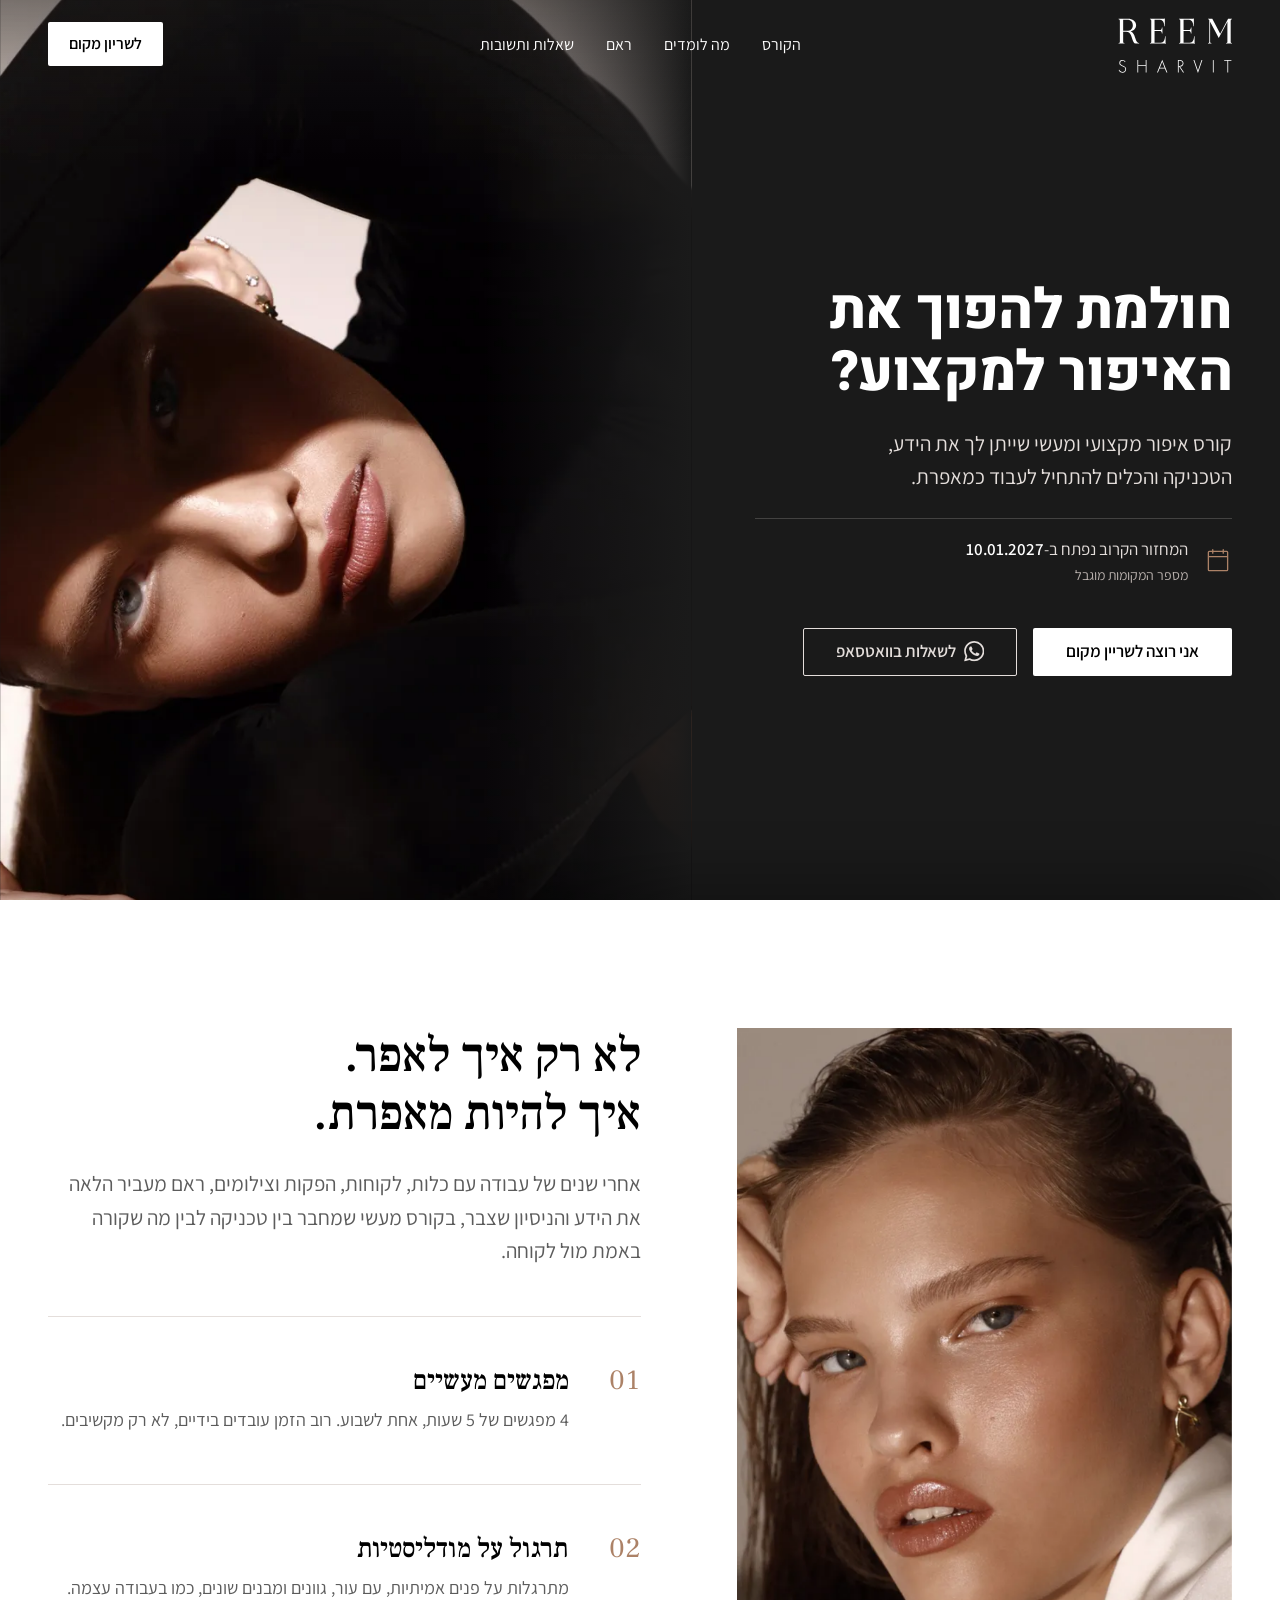
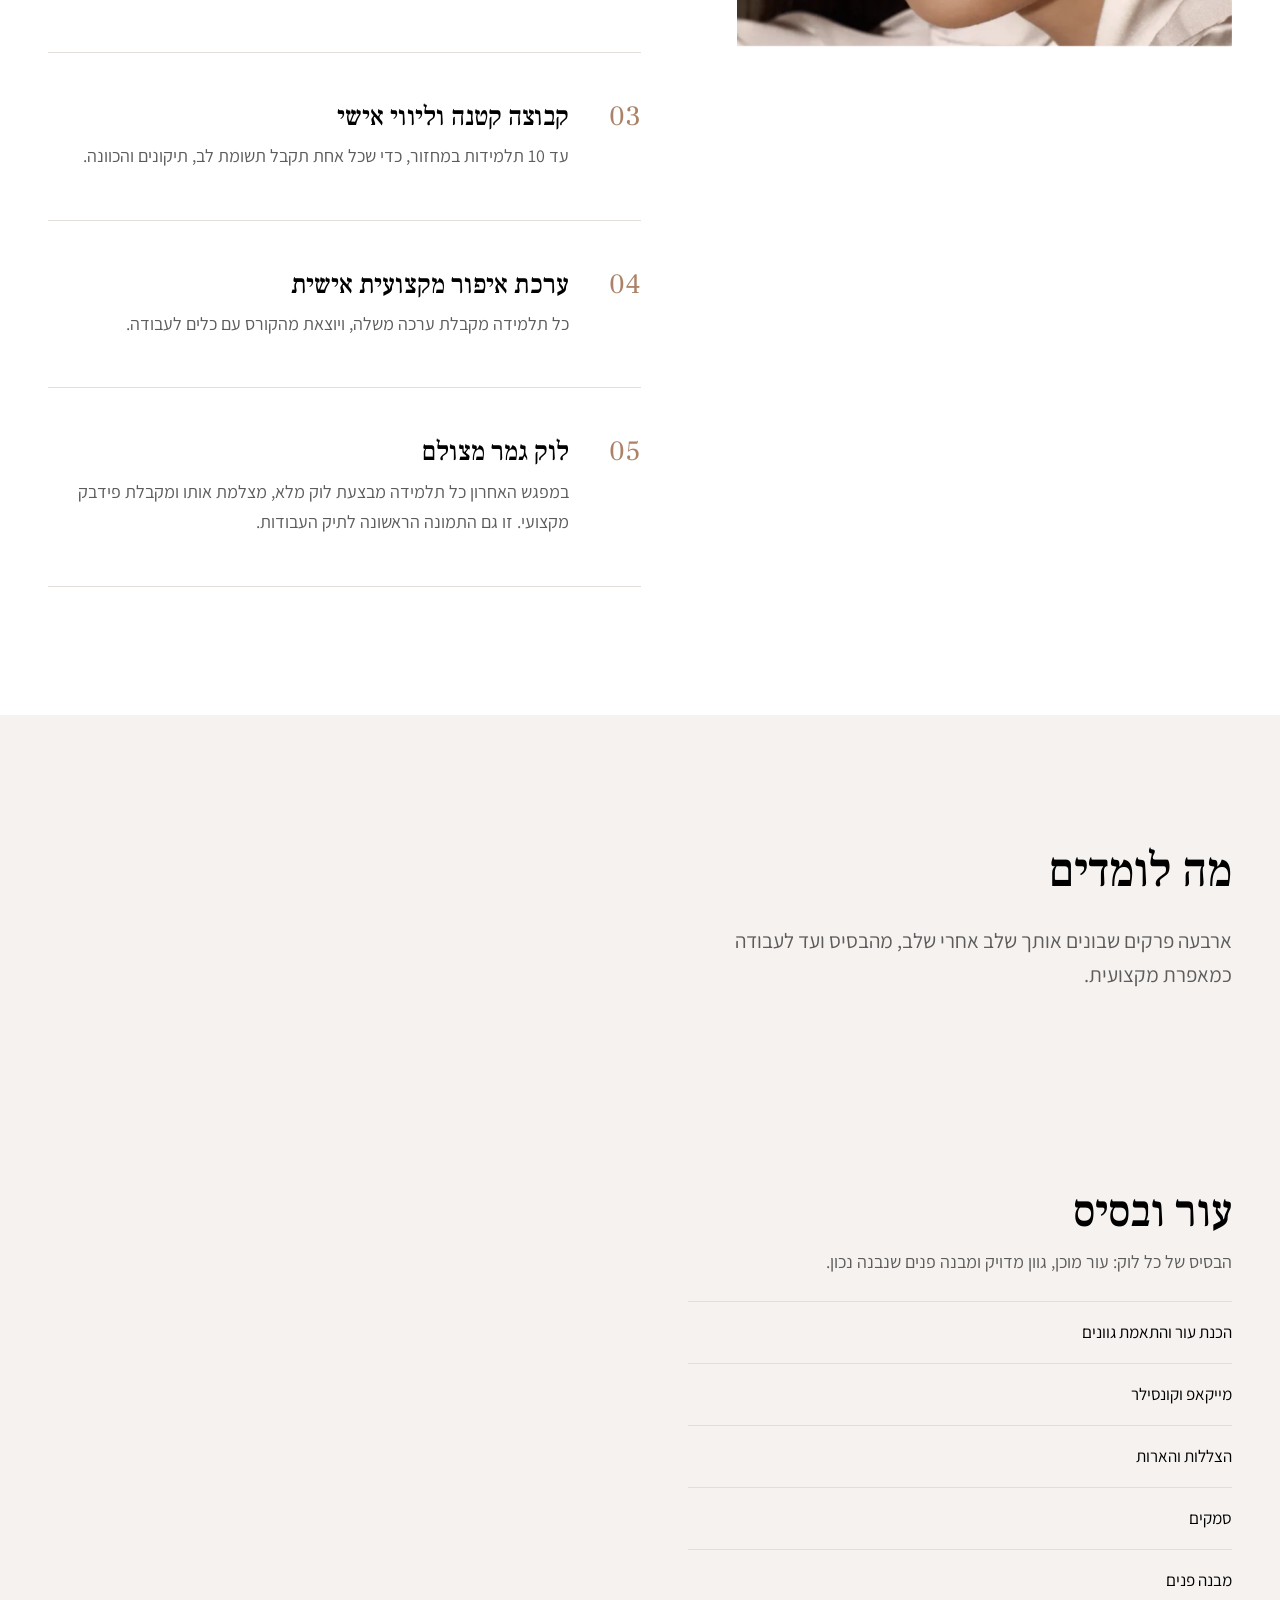
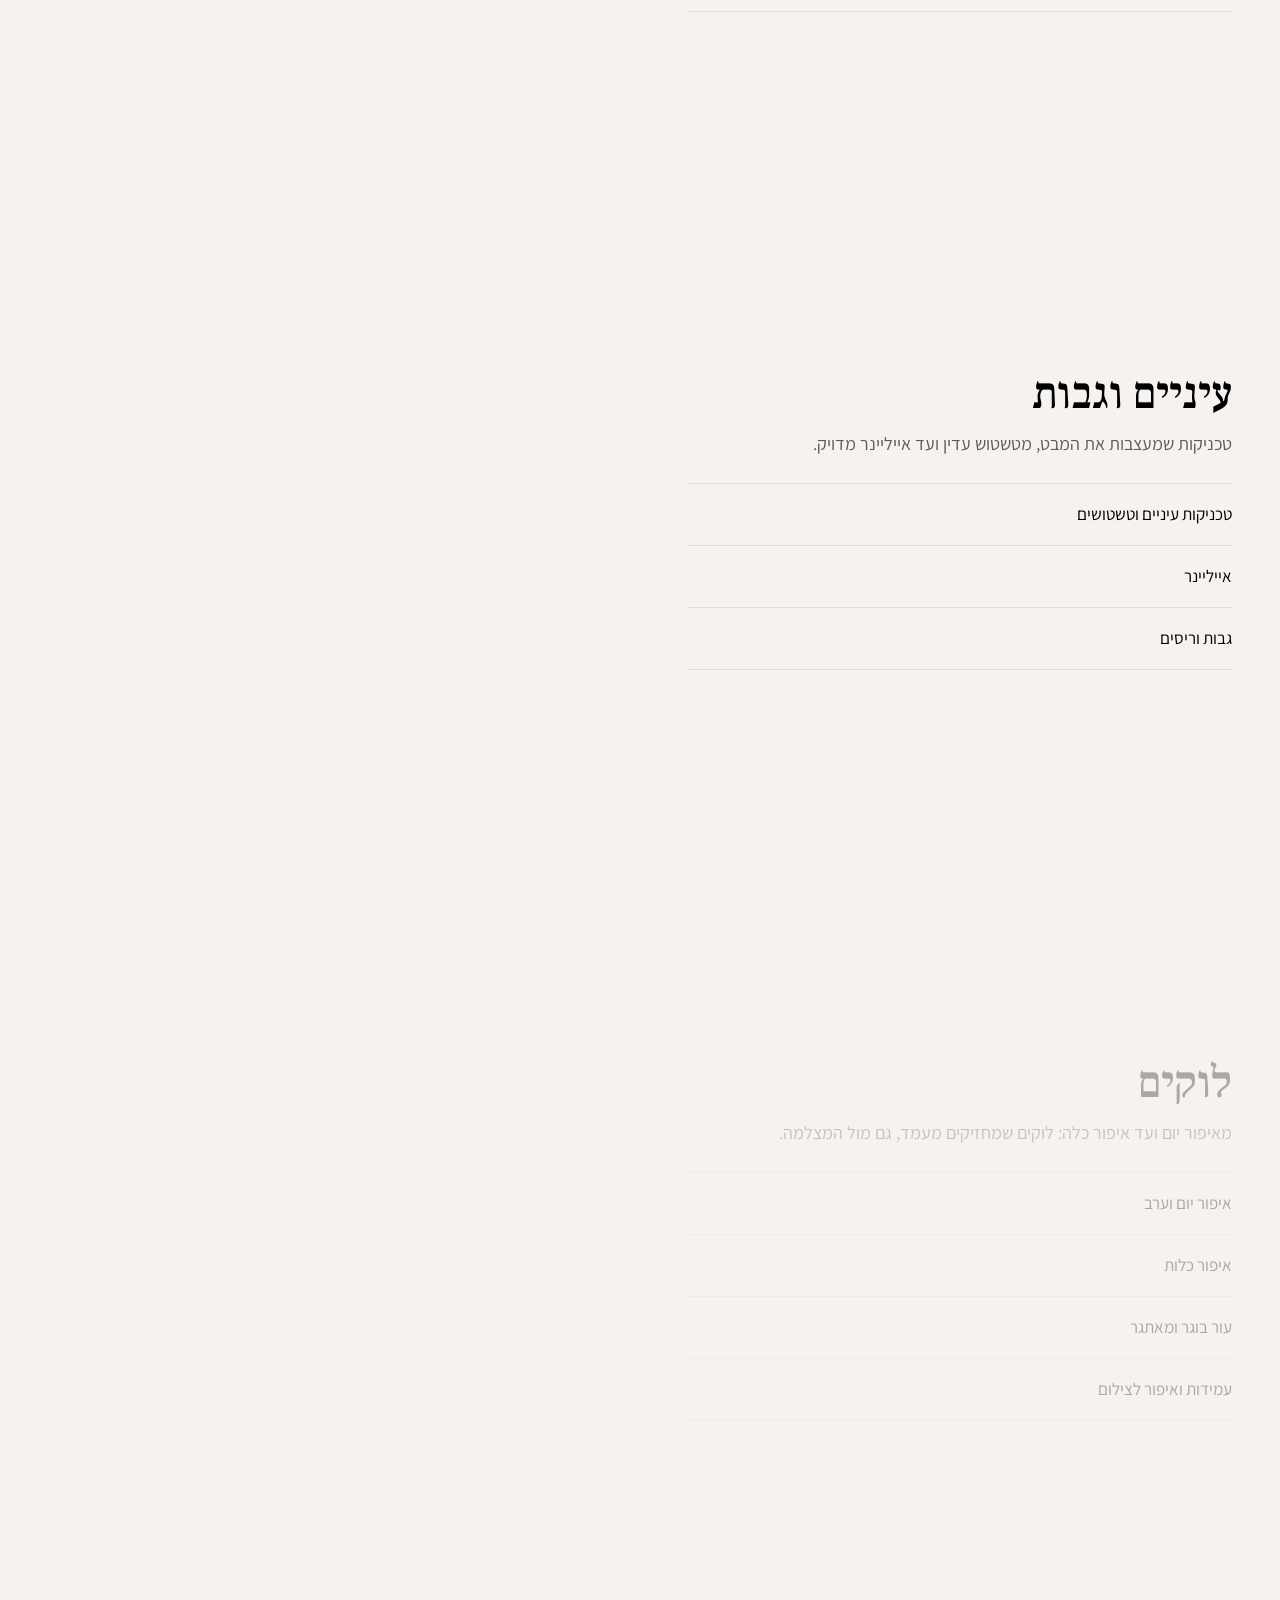
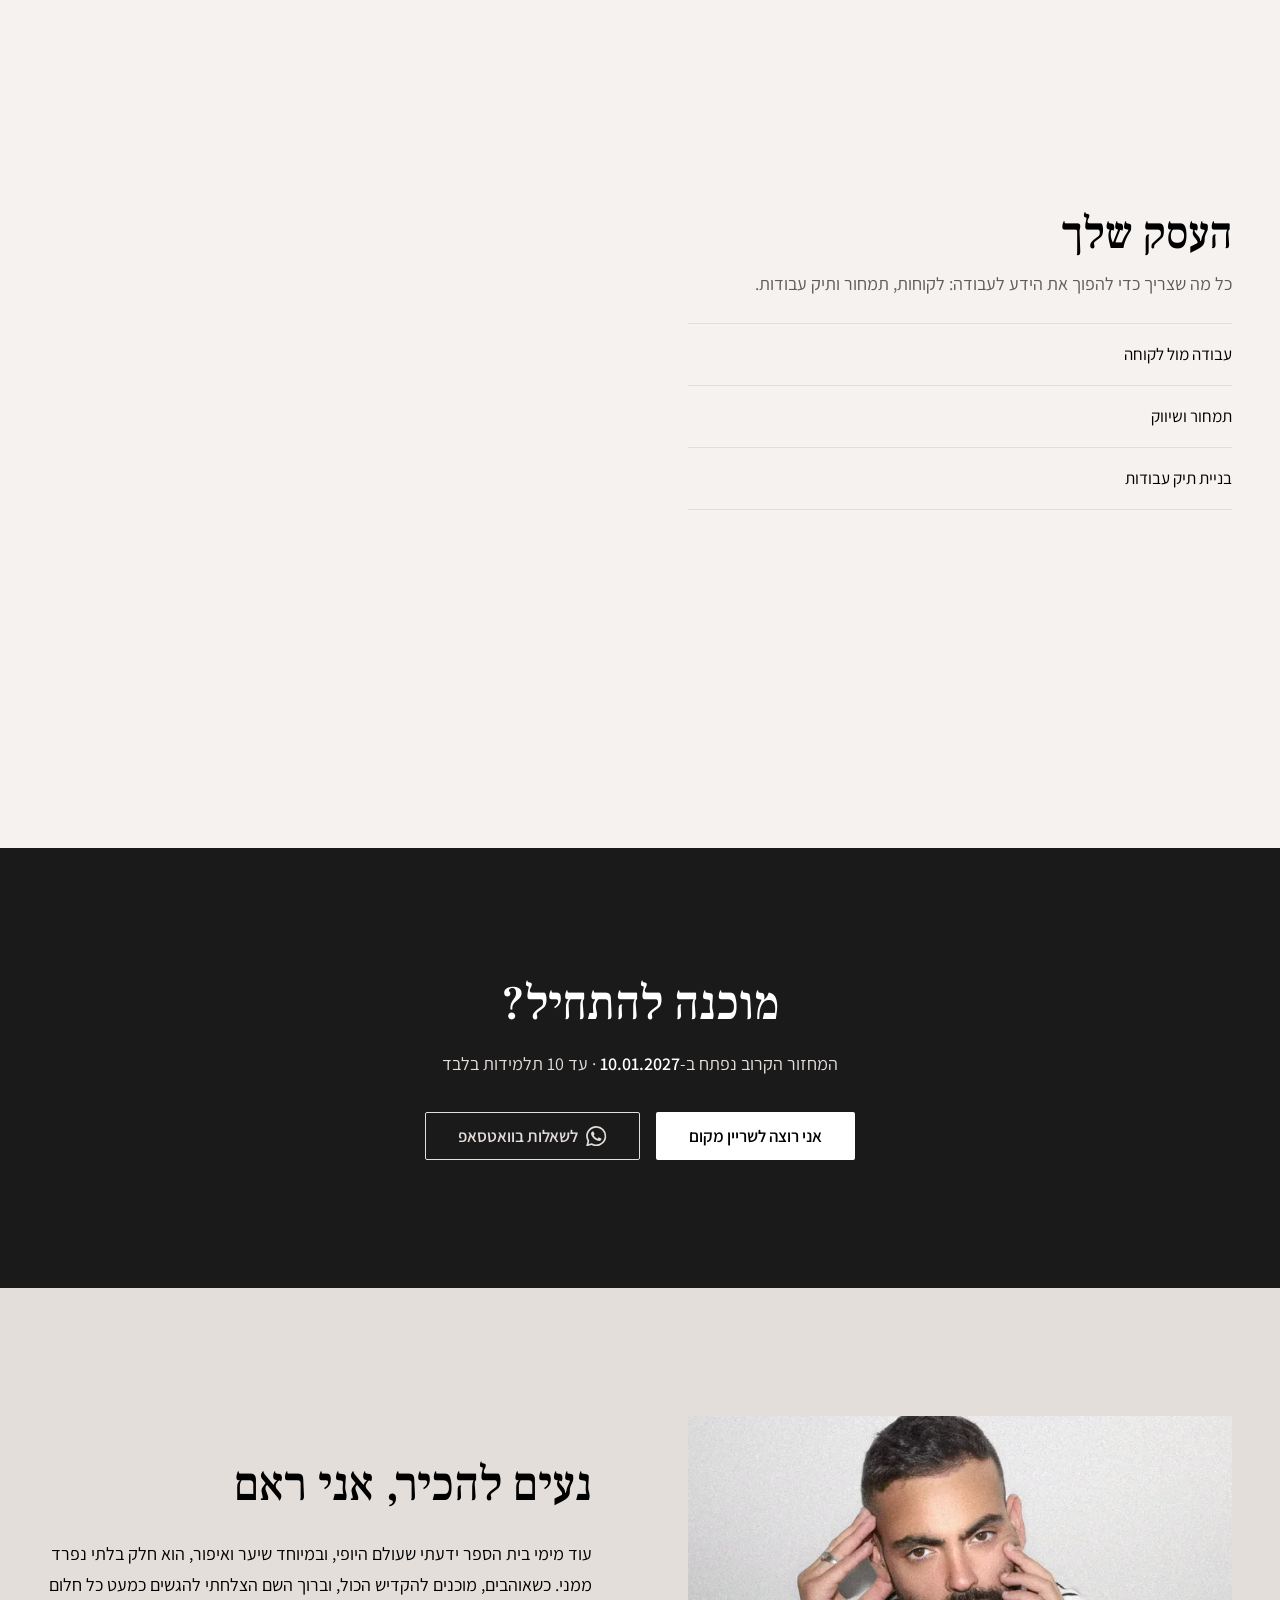
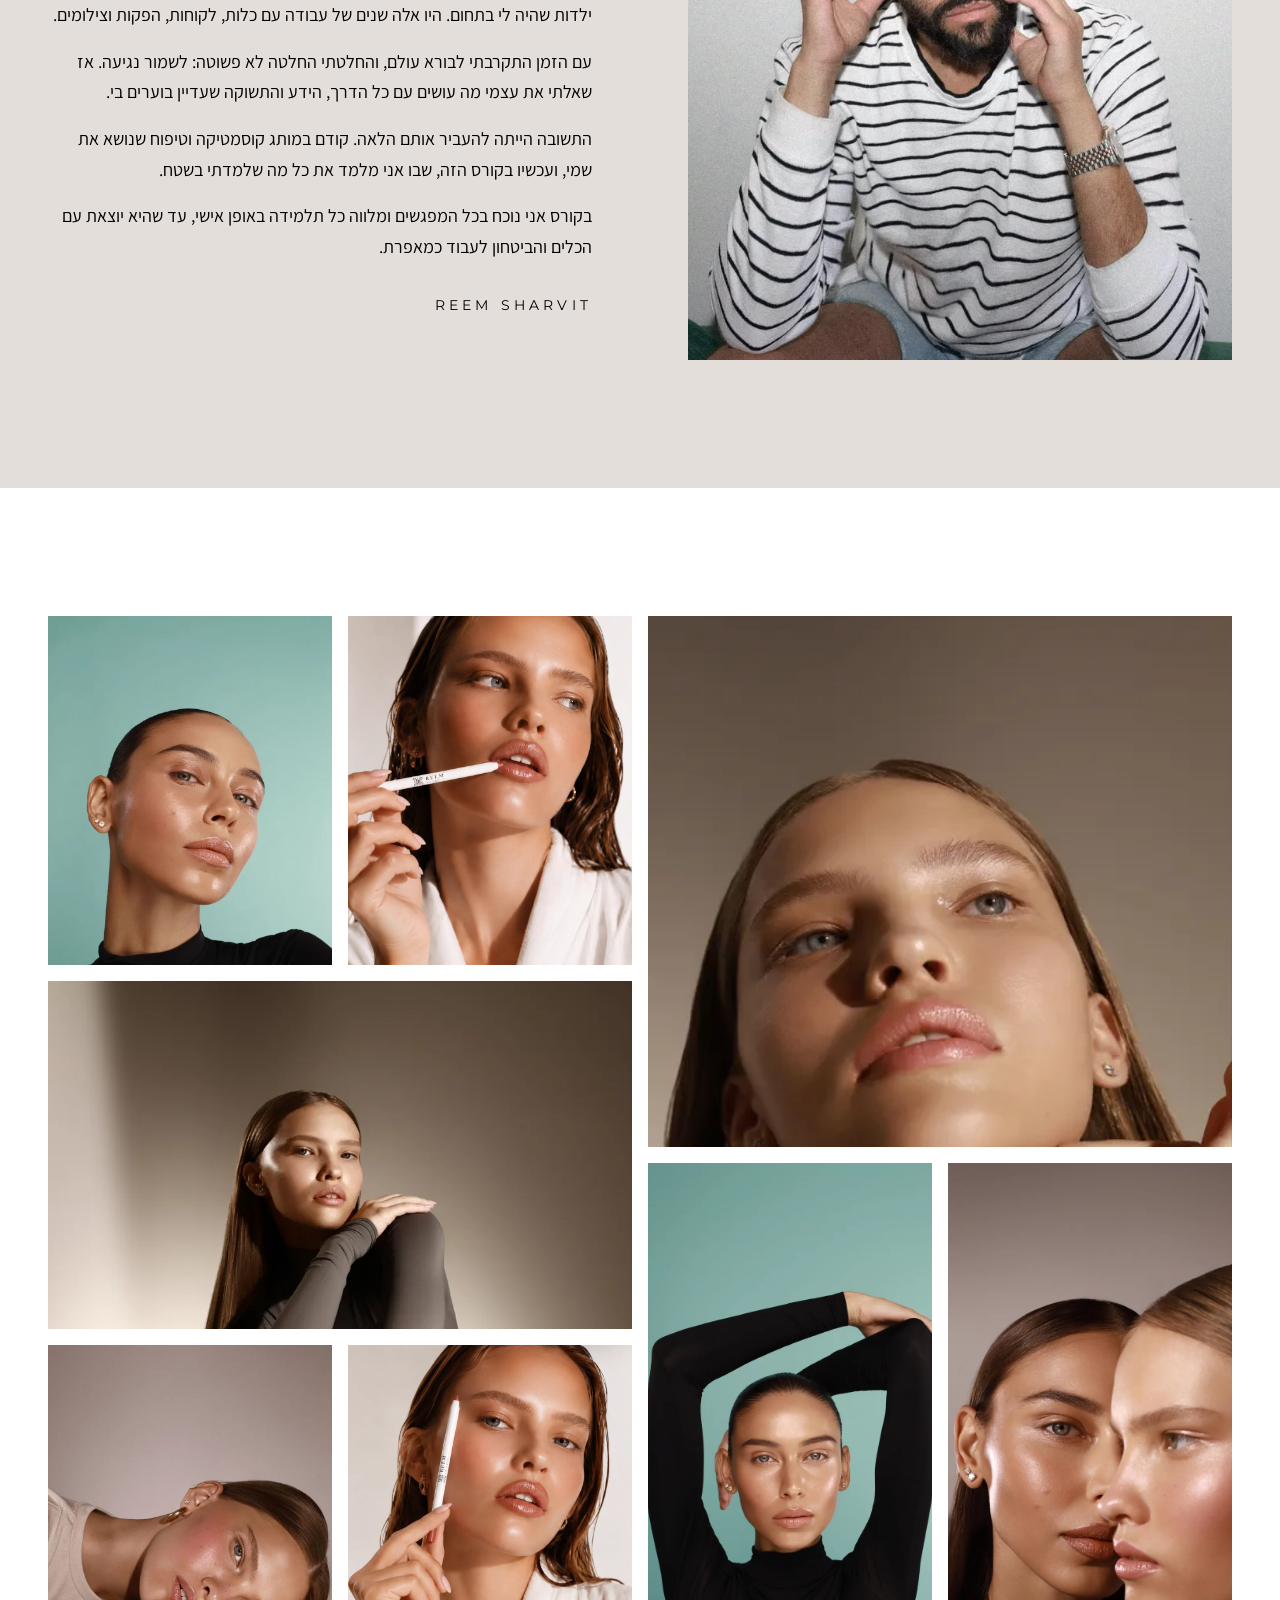
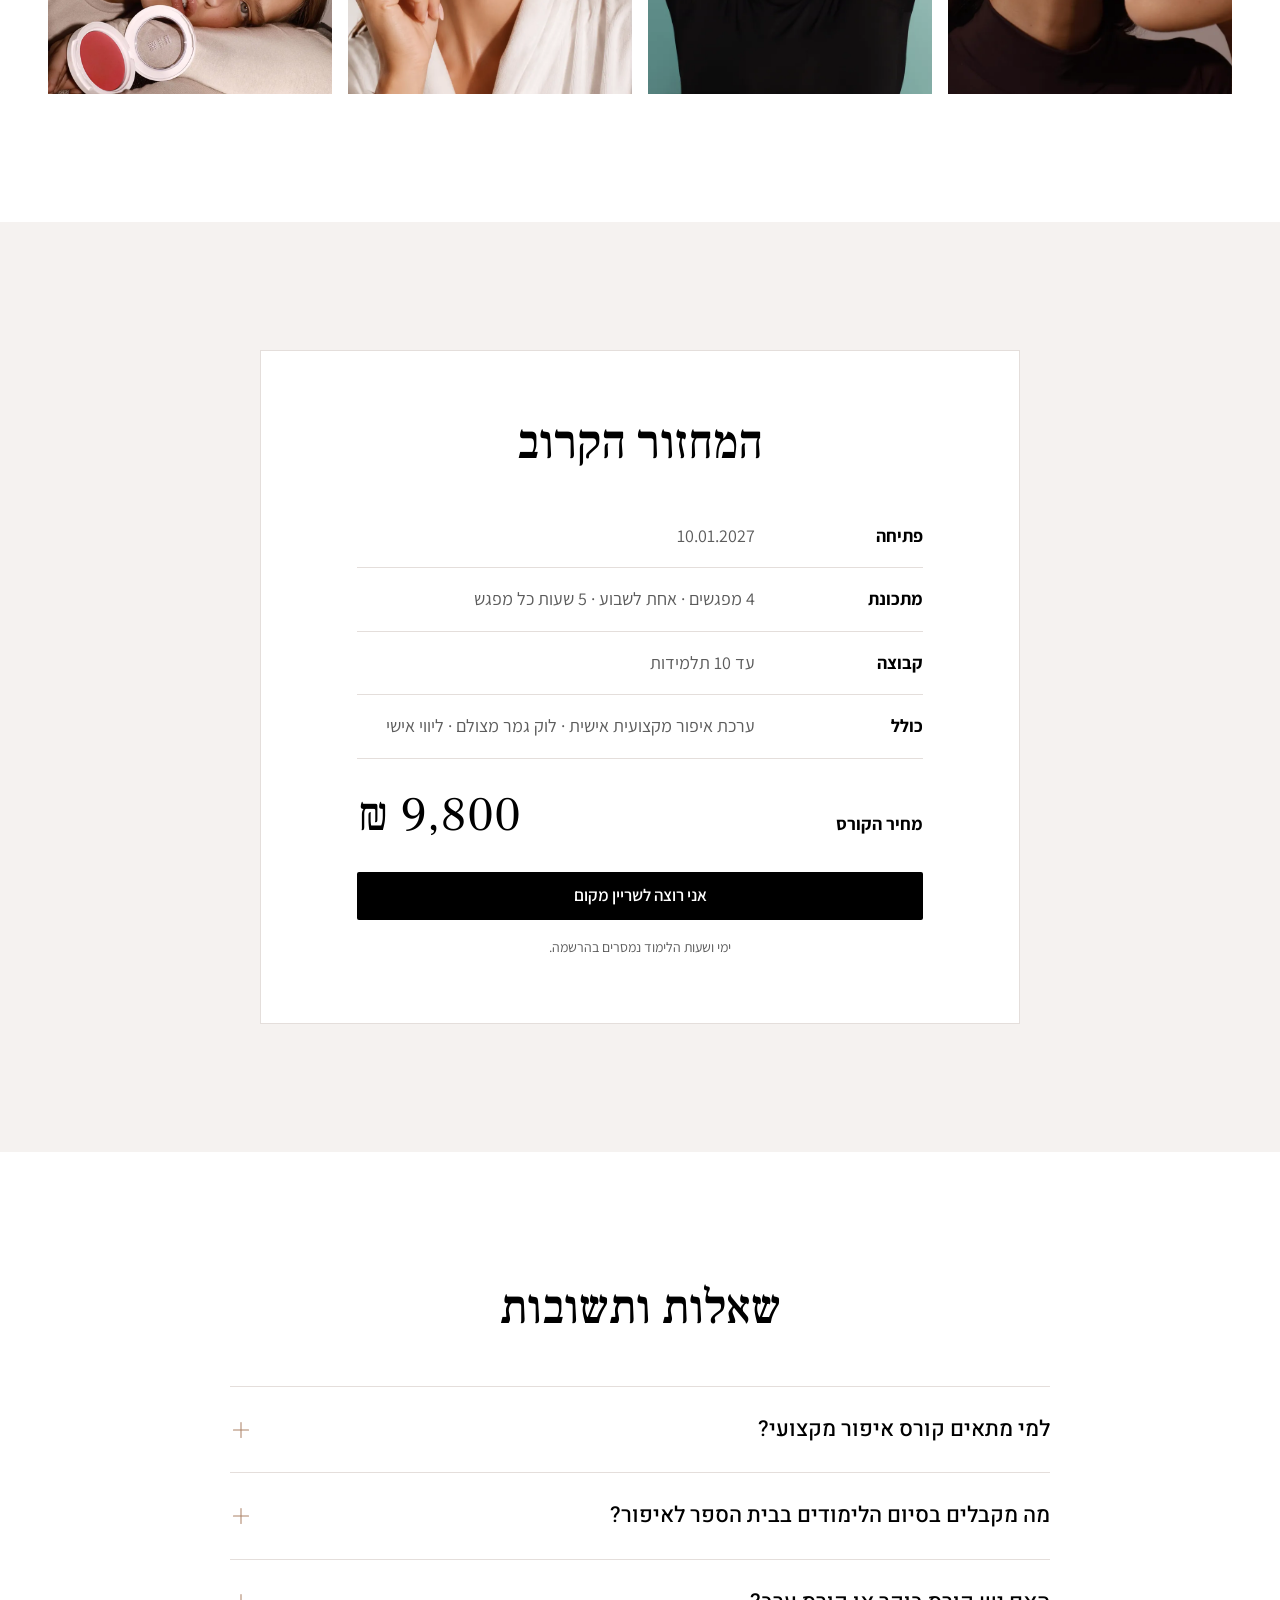
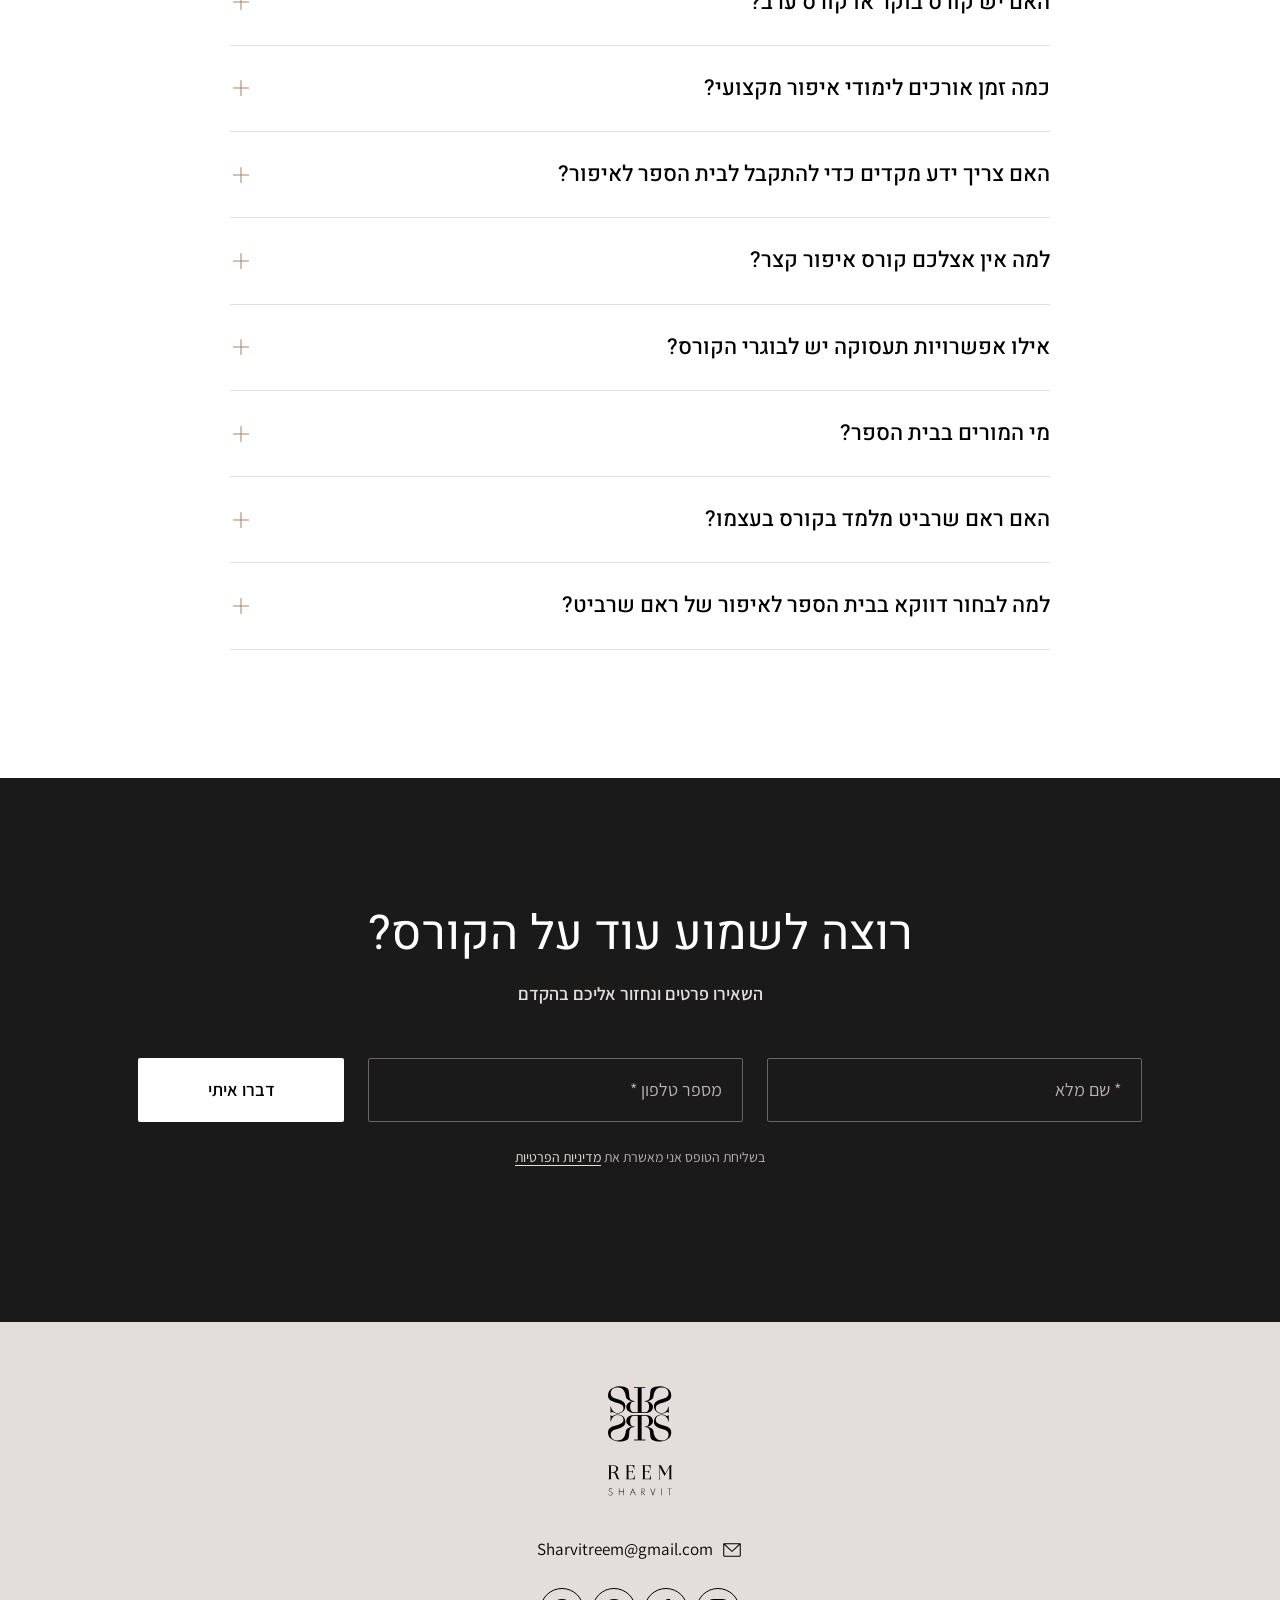
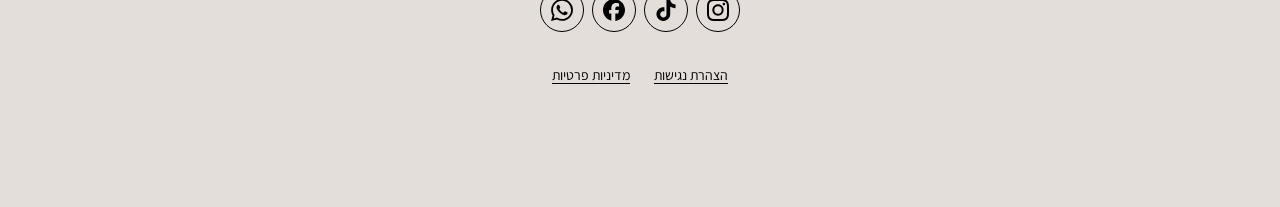
==== commit 26d52f60: "FAQ: keep one answer open; center curriculum images on mobile Co-Authored-By: Claude Opus 5.5 <norep" ====
--- a/index.html
+++ b/index.html
@@ -27,7 +27,7 @@
   <link rel="stylesheet" href="https://fonts.googleapis.com/css2?family=Assistant:wght@400;600;700&family=Heebo:wght@400;500;700;800&family=Frank+Ruhl+Libre:wght@400;500;700&family=Montserrat:wght@300;500&display=swap">
   <link rel="preload" as="image" href="assets/img/hero-800.webp" imagesrcset="assets/img/hero-800.webp 800w, assets/img/hero-1400.webp 1400w" imagesizes="(min-width: 1024px) 50vw, 100vw">
 
-  <link rel="stylesheet" href="assets/css/styles.css?v=14">
+  <link rel="stylesheet" href="assets/css/styles.css?v=15">
   <script>document.documentElement.classList.add('js');</script>
 </head>
 <body id="top">
@@ -37,7 +37,7 @@
   <header class="site-header">
     <div class="container site-header__inner">
       <a class="logo" href="#top" aria-label="ראם שרביט, לראש הדף">
-        <svg aria-hidden="true"><use href="assets/img/icons.svg?v=14#logo"></use></svg>
+        <svg aria-hidden="true"><use href="assets/img/icons.svg?v=15#logo"></use></svg>
       </a>
       <nav class="site-nav" aria-label="ניווט ראשי">
         <ul>
@@ -74,7 +74,7 @@
         </p>
 
         <div class="cohort-line" data-cohort>
-          <svg class="icon" aria-hidden="true"><use href="assets/img/icons.svg?v=14#i-calendar"></use></svg>
+          <svg class="icon" aria-hidden="true"><use href="assets/img/icons.svg?v=15#i-calendar"></use></svg>
           <p>
             <span data-cohort-when="date" hidden>
               המחזור הקרוב נפתח ב-<strong><time data-cohort-date class="tabular"></time></strong>
@@ -90,7 +90,7 @@
         <div class="btn-row">
           <a class="btn btn--light" href="#contact">אני רוצה לשריין מקום</a>
           <a class="btn btn--outline" data-wa href="https://wa.me/972505353770" target="_blank" rel="noopener">
-            <svg class="icon" aria-hidden="true"><use href="assets/img/icons.svg?v=14#i-brand-whatsapp"></use></svg>
+            <svg class="icon" aria-hidden="true"><use href="assets/img/icons.svg?v=15#i-brand-whatsapp"></use></svg>
             לשאלות בוואטסאפ
           </a>
         </div>
@@ -230,7 +230,7 @@
         <div class="btn-row cta-band__actions">
           <a class="btn btn--light" href="#contact">אני רוצה לשריין מקום</a>
           <a class="btn btn--outline" data-wa href="https://wa.me/972505353770" target="_blank" rel="noopener">
-            <svg class="icon" aria-hidden="true"><use href="assets/img/icons.svg?v=14#i-brand-whatsapp"></use></svg>
+            <svg class="icon" aria-hidden="true"><use href="assets/img/icons.svg?v=15#i-brand-whatsapp"></use></svg>
             לשאלות בוואטסאפ
           </a>
         </div>
@@ -326,43 +326,43 @@
 
         <div class="faq reveal">
           <details class="faq__item">
-            <summary>למי מתאים קורס איפור מקצועי?<svg class="icon" aria-hidden="true"><use href="assets/img/icons.svg?v=14#i-plus"></use></svg></summary>
+            <summary>למי מתאים קורס איפור מקצועי?<svg class="icon" aria-hidden="true"><use href="assets/img/icons.svg?v=15#i-plus"></use></svg></summary>
             <div class="faq__answer"><p>קורס האיפור המקצועי בבית הספר לאיפור של ראם שרביט מיועד למי שמרגישה חיבור ותשוקה לעולם היופי ורוצה להפוך את האהבה הזו לקריירה מקצועית. אין צורך בידע קודם – רק אהבה לאסתטיקה, יצירה ועבודה עם אנשים.</p></div>
           </details>
           <details class="faq__item">
-            <summary>מה מקבלים בסיום הלימודים בבית הספר לאיפור?<svg class="icon" aria-hidden="true"><use href="assets/img/icons.svg?v=14#i-plus"></use></svg></summary>
+            <summary>מה מקבלים בסיום הלימודים בבית הספר לאיפור?<svg class="icon" aria-hidden="true"><use href="assets/img/icons.svg?v=15#i-plus"></use></svg></summary>
             <div class="faq__answer"><p>בסיום הלימודים מקבלים את הידע, הכלים והטכניקות הדרושים כדי להתחיל לעבוד בתחום בצורה מקצועית ובטוחה, לצד ניסיון מעשי והכוונה ליציאה לעולם האמיתי.</p></div>
           </details>
           <details class="faq__item">
-            <summary>האם יש קורס בוקר או קורס ערב?<svg class="icon" aria-hidden="true"><use href="assets/img/icons.svg?v=14#i-plus"></use></svg></summary>
+            <summary>האם יש קורס בוקר או קורס ערב?<svg class="icon" aria-hidden="true"><use href="assets/img/icons.svg?v=15#i-plus"></use></svg></summary>
             <div class="faq__answer"><p>הלימודים מתקיימים במתכונת שנקבעת מראש לכל מחזור. פרטי הימים והשעות נמסרים בעת ההרשמה.</p></div>
           </details>
           <details class="faq__item">
-            <summary>כמה זמן אורכים לימודי איפור מקצועי?<svg class="icon" aria-hidden="true"><use href="assets/img/icons.svg?v=14#i-plus"></use></svg></summary>
+            <summary>כמה זמן אורכים לימודי איפור מקצועי?<svg class="icon" aria-hidden="true"><use href="assets/img/icons.svg?v=15#i-plus"></use></svg></summary>
             <div class="faq__answer"><p>הקורס בנוי מ־4 מפגשים מקצועיים, אחת לשבוע, כאשר כל מפגש נמשך כ־5 שעות. סך הכול כ־20 שעות לימוד מעשיות וממוקדות.</p></div>
           </details>
           <details class="faq__item">
-            <summary>האם צריך ידע מקדים כדי להתקבל לבית הספר לאיפור?<svg class="icon" aria-hidden="true"><use href="assets/img/icons.svg?v=14#i-plus"></use></svg></summary>
+            <summary>האם צריך ידע מקדים כדי להתקבל לבית הספר לאיפור?<svg class="icon" aria-hidden="true"><use href="assets/img/icons.svg?v=15#i-plus"></use></svg></summary>
             <div class="faq__answer"><p>לא. אין צורך בידע מוקדם או בניסיון. תוכנית הלימודים של ראם שרביט בנויה מהבסיס ועד לטכניקות מקצועיות ומתקדמות, עם דגש על תרגול מעשי, ליווי והכוונה.</p></div>
           </details>
           <details class="faq__item">
-            <summary>למה אין אצלכם קורס איפור קצר?<svg class="icon" aria-hidden="true"><use href="assets/img/icons.svg?v=14#i-plus"></use></svg></summary>
+            <summary>למה אין אצלכם קורס איפור קצר?<svg class="icon" aria-hidden="true"><use href="assets/img/icons.svg?v=15#i-plus"></use></svg></summary>
             <div class="faq__answer"><p>כי המטרה היא לא רק לקבל “טעימה”, אלא לצאת עם בסיס מקצועי, ידע וכלים שאפשר באמת לעבוד איתם. הקורס ממוקד ואינטנסיבי, וכל מפגש בנוי כדי לקדם את התלמידה לשלב הבא.</p></div>
           </details>
           <details class="faq__item">
-            <summary>אילו אפשרויות תעסוקה יש לבוגרי הקורס?<svg class="icon" aria-hidden="true"><use href="assets/img/icons.svg?v=14#i-plus"></use></svg></summary>
+            <summary>אילו אפשרויות תעסוקה יש לבוגרי הקורס?<svg class="icon" aria-hidden="true"><use href="assets/img/icons.svg?v=15#i-plus"></use></svg></summary>
             <div class="faq__answer"><p>בוגרות הקורס יכולות להשתלב כמאפרות עצמאיות, לעבוד עם לקוחות פרטיות, כלות ואירועים, הפקות וצילומים, ולפתח קריירה עצמאית בתחום האיפור.</p></div>
           </details>
           <details class="faq__item">
-            <summary>מי המורים בבית הספר?<svg class="icon" aria-hidden="true"><use href="assets/img/icons.svg?v=14#i-plus"></use></svg></summary>
+            <summary>מי המורים בבית הספר?<svg class="icon" aria-hidden="true"><use href="assets/img/icons.svg?v=15#i-plus"></use></svg></summary>
             <div class="faq__answer"><p>הלימודים מועברים על ידי צוות מקצועי ומנוסה, כאשר ראם שרביט מעורב אישית בתוכנית ובהכשרה, ומעביר מהידע והניסיון שצבר לאורך שנים בעולם האיפור, הכלות והיופי.</p></div>
           </details>
           <details class="faq__item">
-            <summary>האם ראם שרביט מלמד בקורס בעצמו?<svg class="icon" aria-hidden="true"><use href="assets/img/icons.svg?v=14#i-plus"></use></svg></summary>
+            <summary>האם ראם שרביט מלמד בקורס בעצמו?<svg class="icon" aria-hidden="true"><use href="assets/img/icons.svg?v=15#i-plus"></use></svg></summary>
             <div class="faq__answer"><p>בהחלט! ראם שרביט נוכח ומלווה באופן אישי את התלמידות בכל מפגשי הקורס, משתף מהידע ומהניסיון המקצועי שצבר לאורך השנים, מעניק הכוונה אישית ודואג שכל תלמידה תקבל את הכלים והביטחון הדרושים לה כדי להפוך למאפרת מקצועית</p></div>
           </details>
           <details class="faq__item">
-            <summary>למה לבחור דווקא בבית הספר לאיפור של ראם שרביט?<svg class="icon" aria-hidden="true"><use href="assets/img/icons.svg?v=14#i-plus"></use></svg></summary>
+            <summary>למה לבחור דווקא בבית הספר לאיפור של ראם שרביט?<svg class="icon" aria-hidden="true"><use href="assets/img/icons.svg?v=15#i-plus"></use></svg></summary>
             <div class="faq__answer"><p>כי מעבר לטכניקה, הדגש הוא על הכשרה שמחברת בין ידע מקצועי, עבודה מעשית והעולם האמיתי. הניסיון של ראם לאורך שנים בתחום האיפור והכלות נכנס לתוך תוכנית הלימודים, במטרה לתת לתלמידות ביטחון וכלים להתחיל לעבוד</p></div>
           </details>
         </div>
@@ -381,7 +381,7 @@
               <label class="sr-only" for="f-name">שם מלא</label>
               <input id="f-name" name="name" type="text" autocomplete="name" placeholder="* שם מלא" required aria-describedby="f-name-error">
               <p class="field__error" id="f-name-error">
-                <svg class="icon" aria-hidden="true"><use href="assets/img/icons.svg?v=14#i-warning"></use></svg>
+                <svg class="icon" aria-hidden="true"><use href="assets/img/icons.svg?v=15#i-warning"></use></svg>
                 נא למלא שם מלא
               </p>
             </div>
@@ -390,7 +390,7 @@
               <label class="sr-only" for="f-phone">מספר טלפון</label>
               <input id="f-phone" name="phone" type="tel" inputmode="tel" autocomplete="tel" placeholder="* מספר טלפון" required aria-describedby="f-phone-error">
               <p class="field__error" id="f-phone-error">
-                <svg class="icon" aria-hidden="true"><use href="assets/img/icons.svg?v=14#i-warning"></use></svg>
+                <svg class="icon" aria-hidden="true"><use href="assets/img/icons.svg?v=15#i-warning"></use></svg>
                 נא להזין מספר טלפון תקין, למשל 050-1234567
               </p>
             </div>
@@ -407,11 +407,11 @@
 
           <div aria-live="polite">
             <div class="form-status form-status--success" id="form-success">
-              <svg class="icon" aria-hidden="true"><use href="assets/img/icons.svg?v=14#i-check"></use></svg>
+              <svg class="icon" aria-hidden="true"><use href="assets/img/icons.svg?v=15#i-check"></use></svg>
               <p>תודה! הפרטים התקבלו, ונחזור אליכם בהקדם.</p>
             </div>
             <div class="form-status form-status--error" id="form-error">
-              <svg class="icon" aria-hidden="true"><use href="assets/img/icons.svg?v=14#i-warning"></use></svg>
+              <svg class="icon" aria-hidden="true"><use href="assets/img/icons.svg?v=15#i-warning"></use></svg>
               <p>משהו השתבש בשליחה. אפשר לנסות שוב או <a data-wa href="https://wa.me/972505353770" target="_blank" rel="noopener">לכתוב לנו בוואטסאפ</a>.</p>
             </div>
           </div>
@@ -424,18 +424,18 @@
   <!-- ===== Footer ===== -->
   <footer class="site-footer">
     <div class="container">
-      <svg class="logo-v" role="img" aria-label="Reem Sharvit"><use href="assets/img/icons.svg?v=14#logo-v"></use></svg>
+      <svg class="logo-v" role="img" aria-label="Reem Sharvit"><use href="assets/img/icons.svg?v=15#logo-v"></use></svg>
 
       <a class="footer-email" data-email href="mailto:Sharvitreem@gmail.com">
-        <svg class="icon" aria-hidden="true"><use href="assets/img/icons.svg?v=14#i-mail"></use></svg>
+        <svg class="icon" aria-hidden="true"><use href="assets/img/icons.svg?v=15#i-mail"></use></svg>
         <span class="latin" data-email-text>Sharvitreem@gmail.com</span>
       </a>
 
       <ul class="social">
-        <li><a data-social="instagram" href="https://www.instagram.com/reemsharvitmakeup" target="_blank" rel="noopener" aria-label="אינסטגרם"><svg class="icon" aria-hidden="true"><use href="assets/img/icons.svg?v=14#i-brand-instagram"></use></svg></a></li>
-        <li><a data-social="tiktok" href="https://www.tiktok.com/@reemsharvit8" target="_blank" rel="noopener" aria-label="טיקטוק"><svg class="icon" aria-hidden="true"><use href="assets/img/icons.svg?v=14#i-brand-tiktok"></use></svg></a></li>
-        <li><a data-social="facebook" href="https://www.facebook.com/RmSrbyt" target="_blank" rel="noopener" aria-label="פייסבוק"><svg class="icon" aria-hidden="true"><use href="assets/img/icons.svg?v=14#i-brand-facebook"></use></svg></a></li>
-        <li><a data-wa href="https://wa.me/972505353770" target="_blank" rel="noopener" aria-label="וואטסאפ"><svg class="icon" aria-hidden="true"><use href="assets/img/icons.svg?v=14#i-brand-whatsapp"></use></svg></a></li>
+        <li><a data-social="instagram" href="https://www.instagram.com/reemsharvitmakeup" target="_blank" rel="noopener" aria-label="אינסטגרם"><svg class="icon" aria-hidden="true"><use href="assets/img/icons.svg?v=15#i-brand-instagram"></use></svg></a></li>
+        <li><a data-social="tiktok" href="https://www.tiktok.com/@reemsharvit8" target="_blank" rel="noopener" aria-label="טיקטוק"><svg class="icon" aria-hidden="true"><use href="assets/img/icons.svg?v=15#i-brand-tiktok"></use></svg></a></li>
+        <li><a data-social="facebook" href="https://www.facebook.com/RmSrbyt" target="_blank" rel="noopener" aria-label="פייסבוק"><svg class="icon" aria-hidden="true"><use href="assets/img/icons.svg?v=15#i-brand-facebook"></use></svg></a></li>
+        <li><a data-wa href="https://wa.me/972505353770" target="_blank" rel="noopener" aria-label="וואטסאפ"><svg class="icon" aria-hidden="true"><use href="assets/img/icons.svg?v=15#i-brand-whatsapp"></use></svg></a></li>
       </ul>
 
       <ul class="legal">
@@ -448,14 +448,14 @@
   <!-- ===== Floating contact ===== -->
   <div class="float-cta">
     <a class="float-cta__wa" data-wa href="https://wa.me/972505353770" target="_blank" rel="noopener" aria-label="שליחת הודעה בוואטסאפ">
-      <svg class="icon" aria-hidden="true"><use href="assets/img/icons.svg?v=14#i-whatsapp"></use></svg>
+      <svg class="icon" aria-hidden="true"><use href="assets/img/icons.svg?v=15#i-whatsapp"></use></svg>
     </a>
     <a class="float-cta__call" data-tel href="tel:0505353770" aria-label="התקשרות לראם שרביט">
-      <svg class="icon" aria-hidden="true"><use href="assets/img/icons.svg?v=14#i-phone"></use></svg>
+      <svg class="icon" aria-hidden="true"><use href="assets/img/icons.svg?v=15#i-phone"></use></svg>
     </a>
   </div>
 
-  <script src="assets/js/course.config.js?v=14"></script>
-  <script src="assets/js/main.js?v=14"></script>
+  <script src="assets/js/course.config.js?v=15"></script>
+  <script src="assets/js/main.js?v=15"></script>
 </body>
 </html>
--- a/assets/css/styles.css
+++ b/assets/css/styles.css
@@ -520,9 +520,11 @@
   width: 100%;
   height: 200px;
   object-fit: cover;
-  object-position: 50% 30%;
+  object-position: 50% 50%;
   margin-block-end: var(--space-4);
 }
+/* Eyes & brows: keep the crop higher so the eyes stay in frame */
+.chapter[data-chapter="1"] .chapter__img { object-position: 50% 30%; }
 
 .chapter__title {
   margin-block-end: var(--space-2);
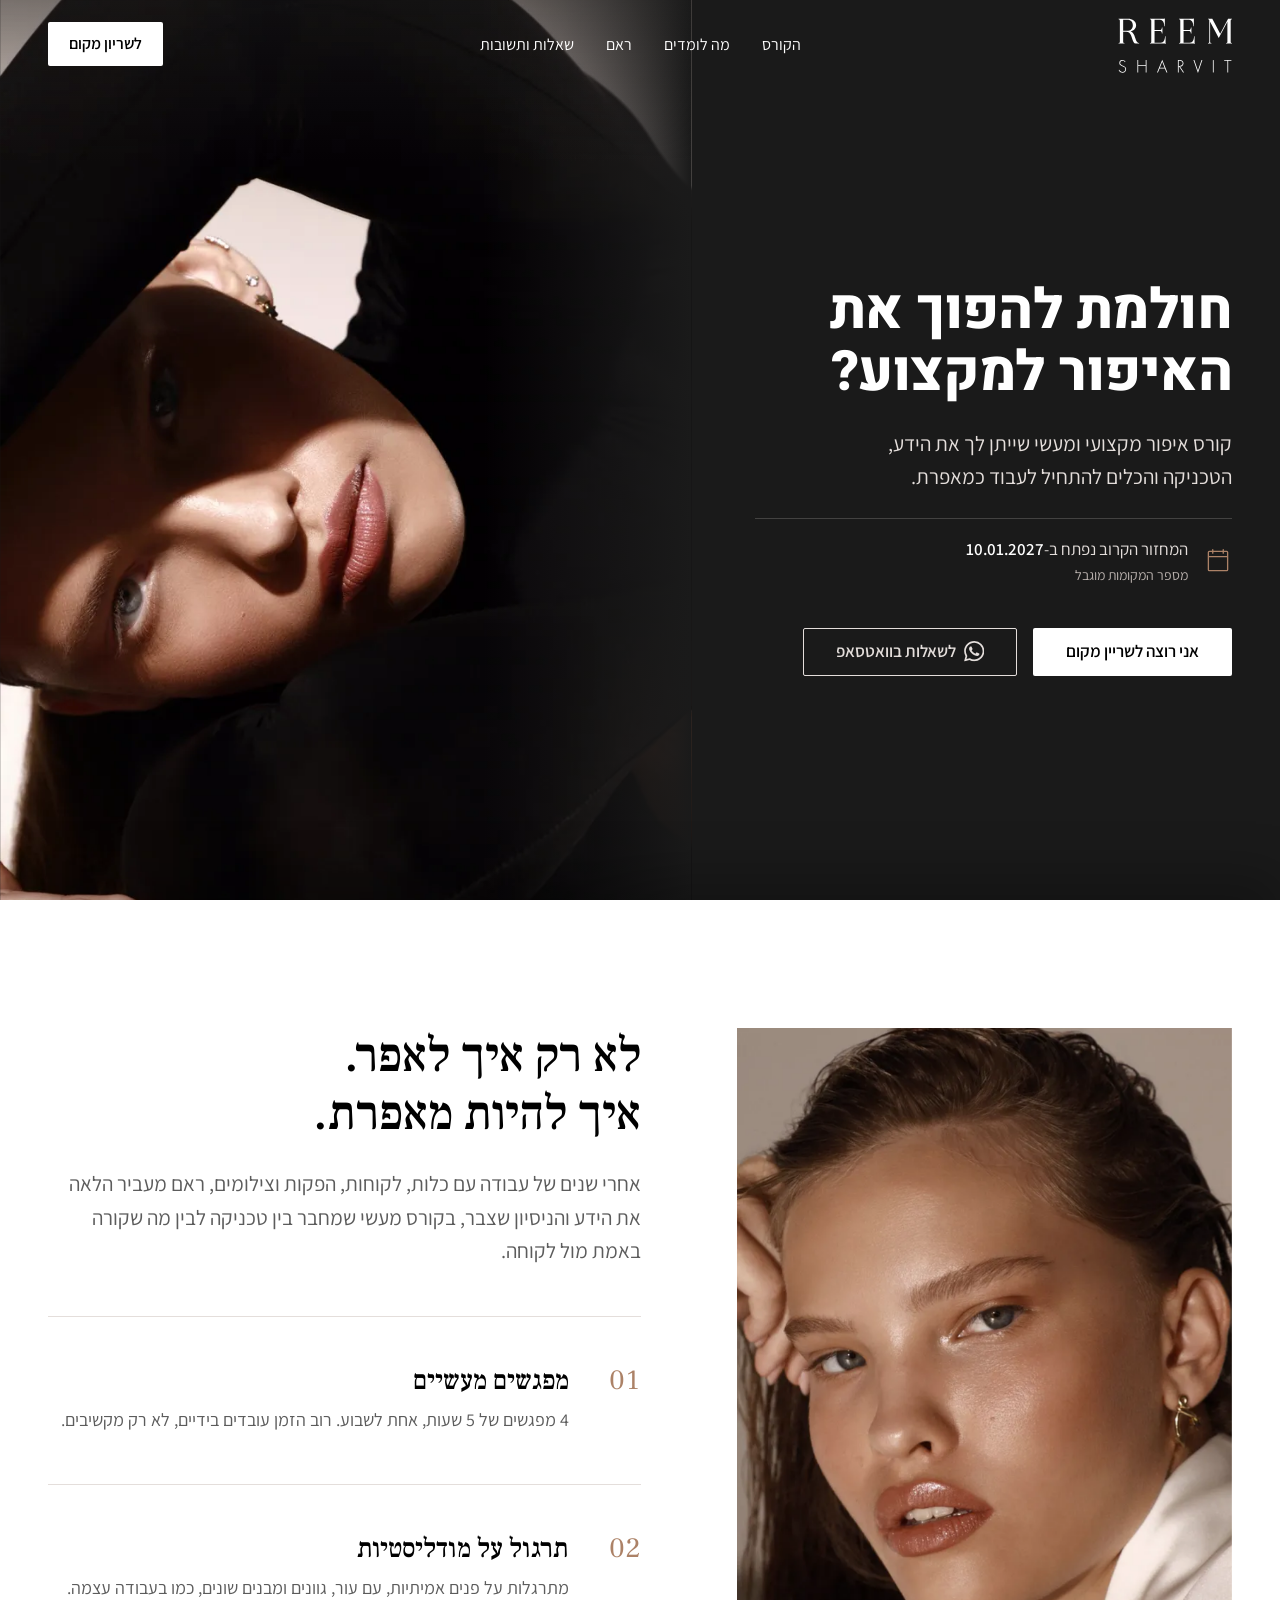
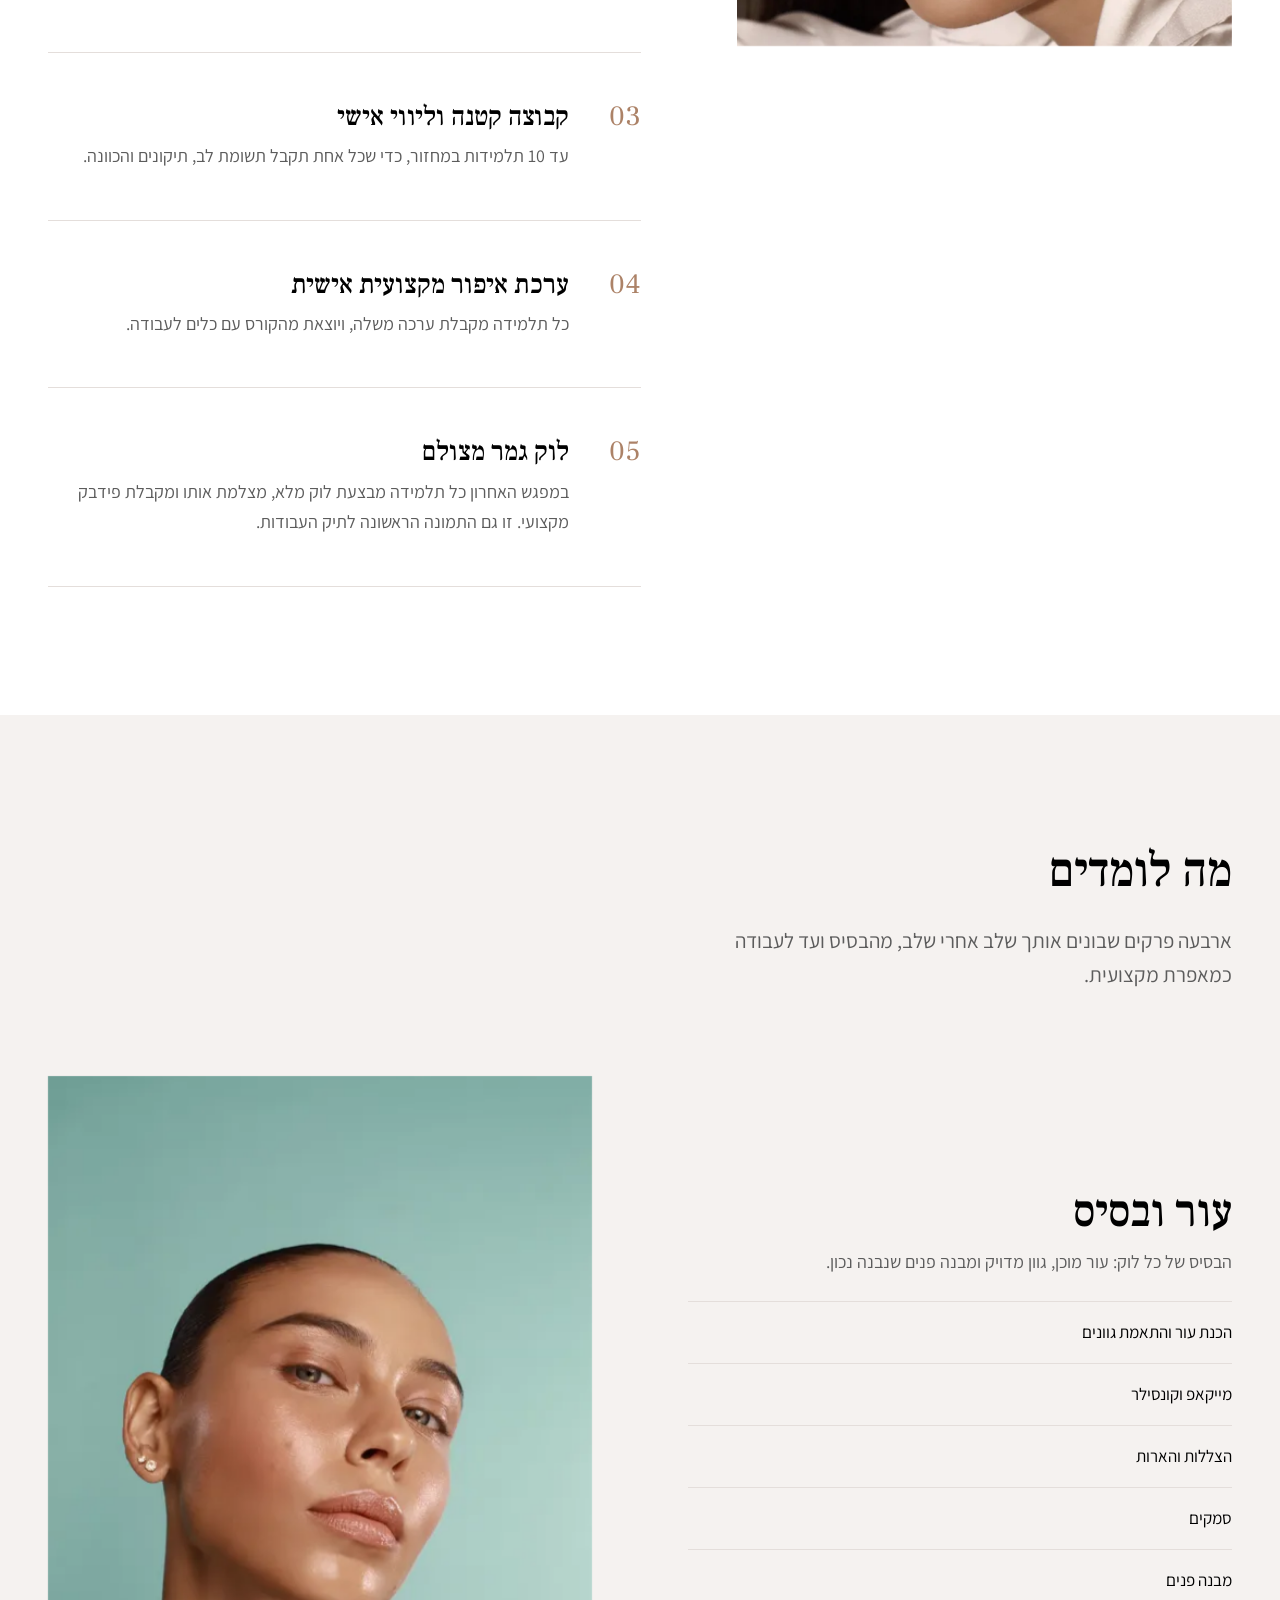
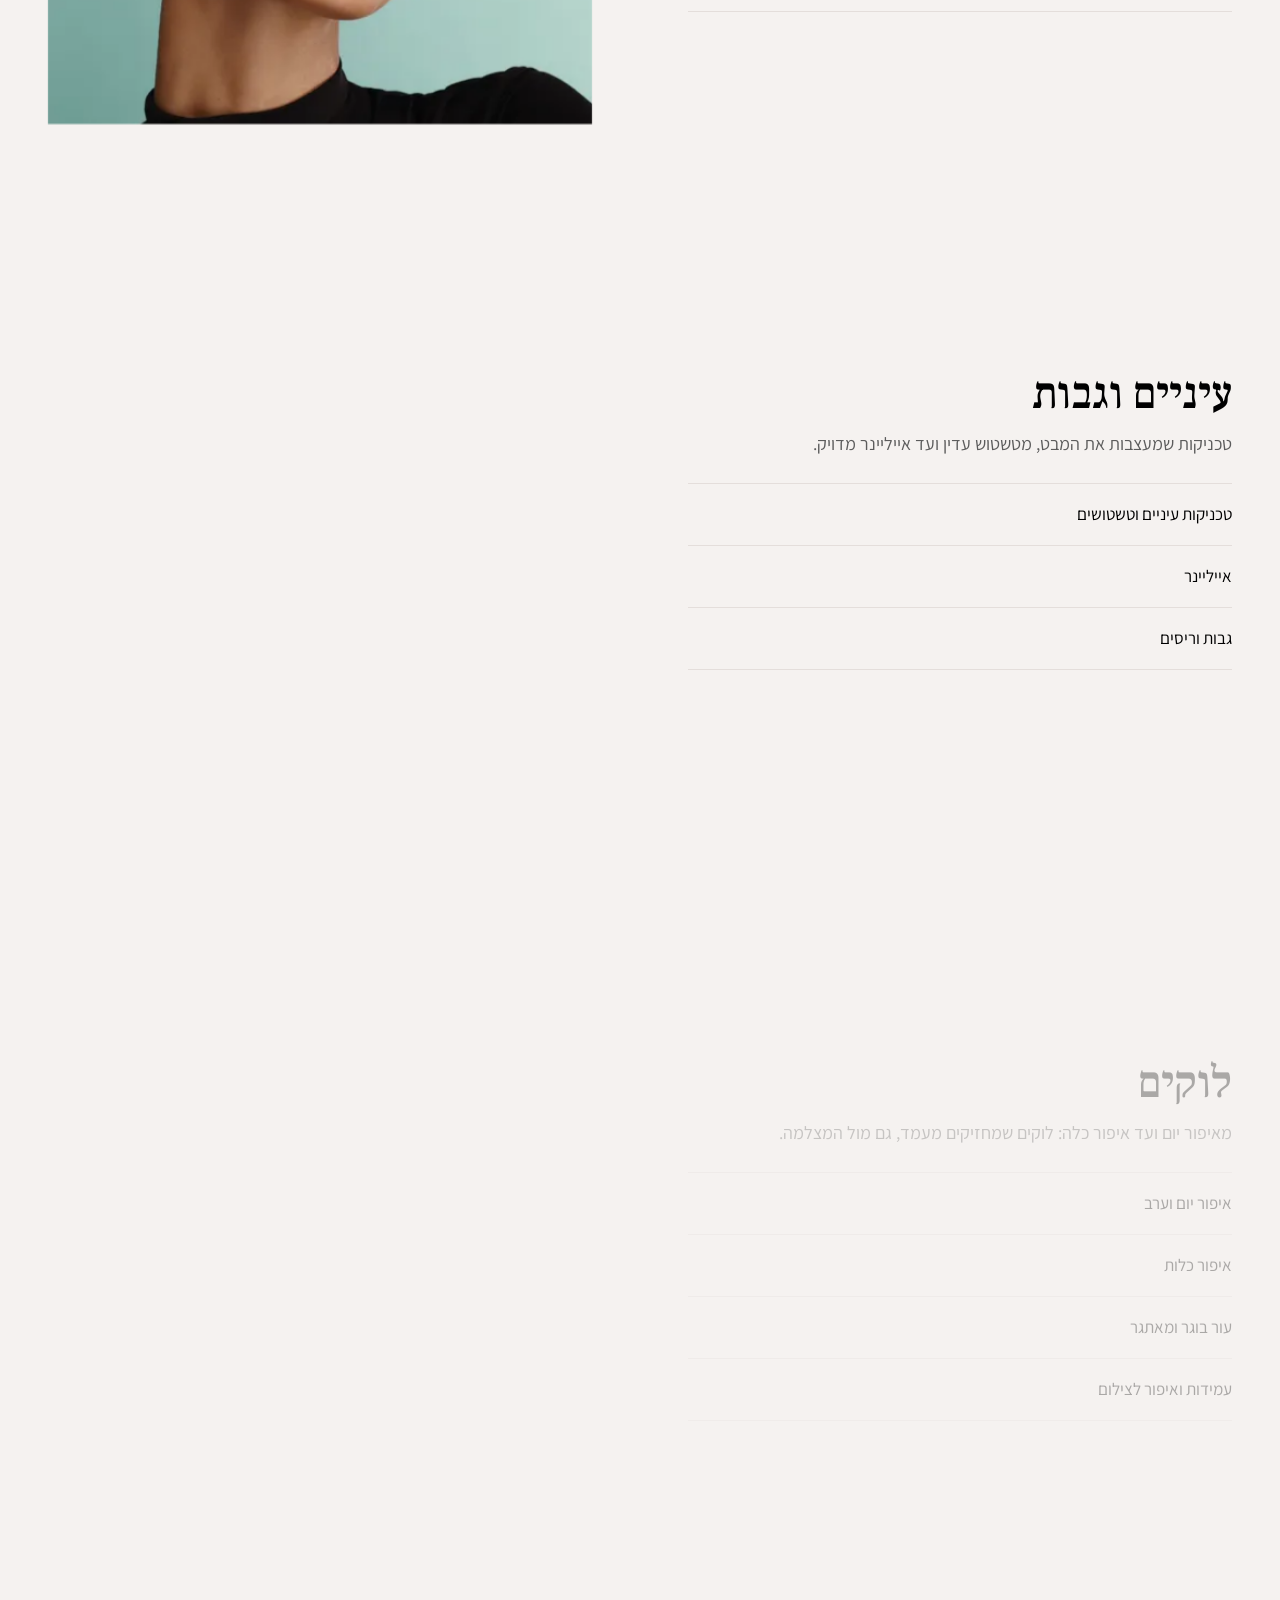
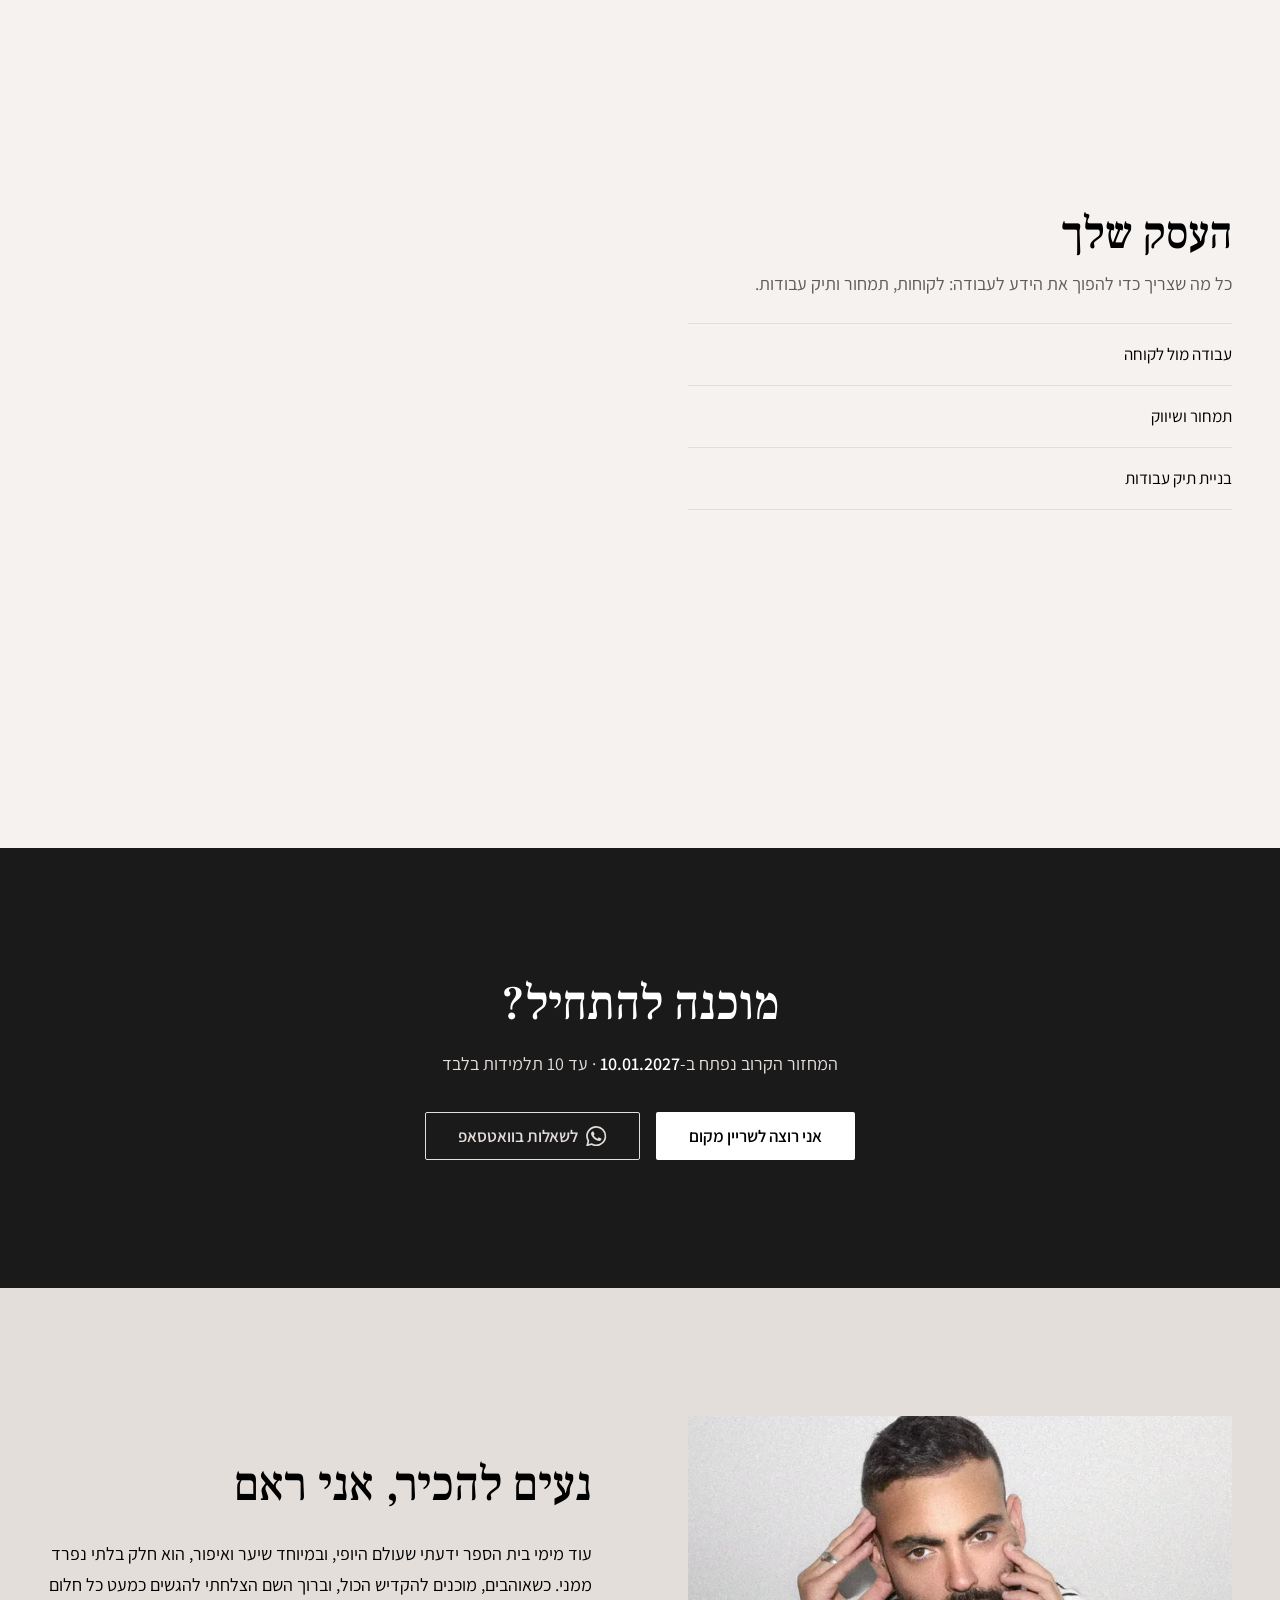
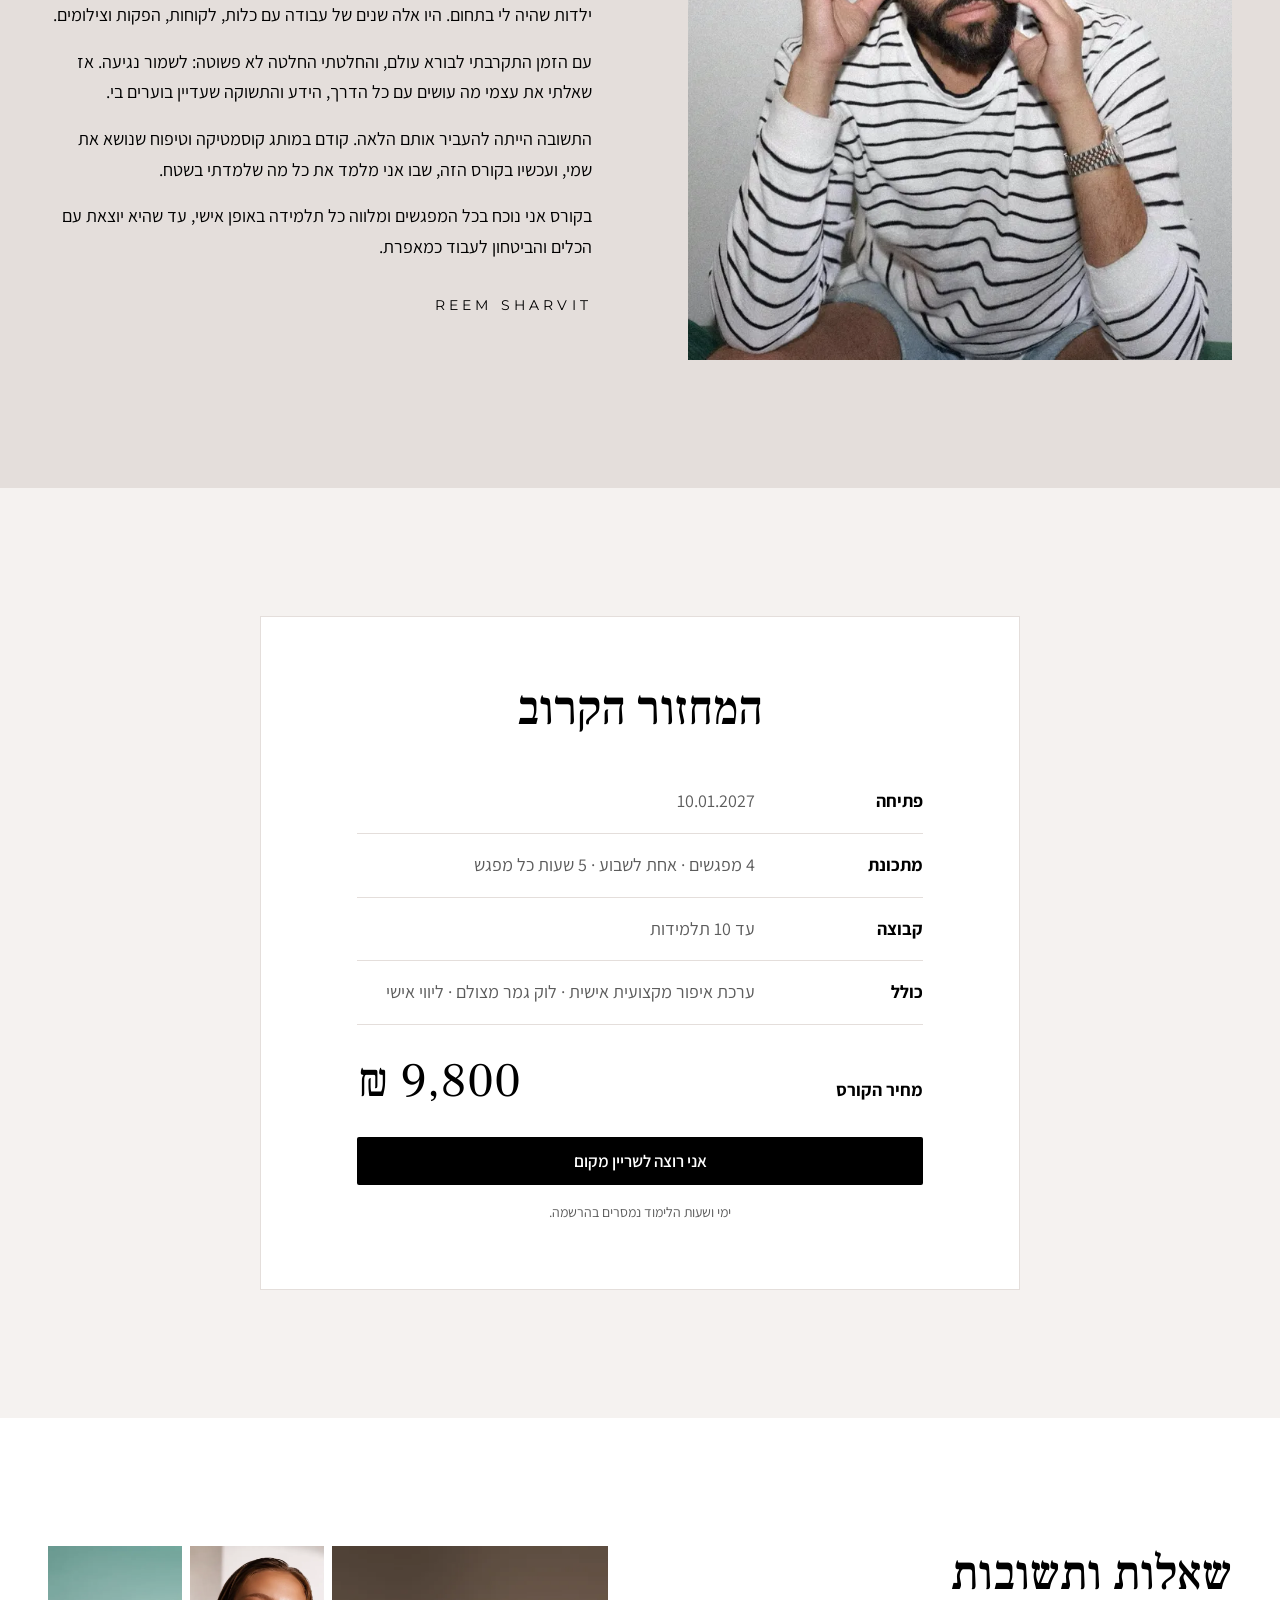
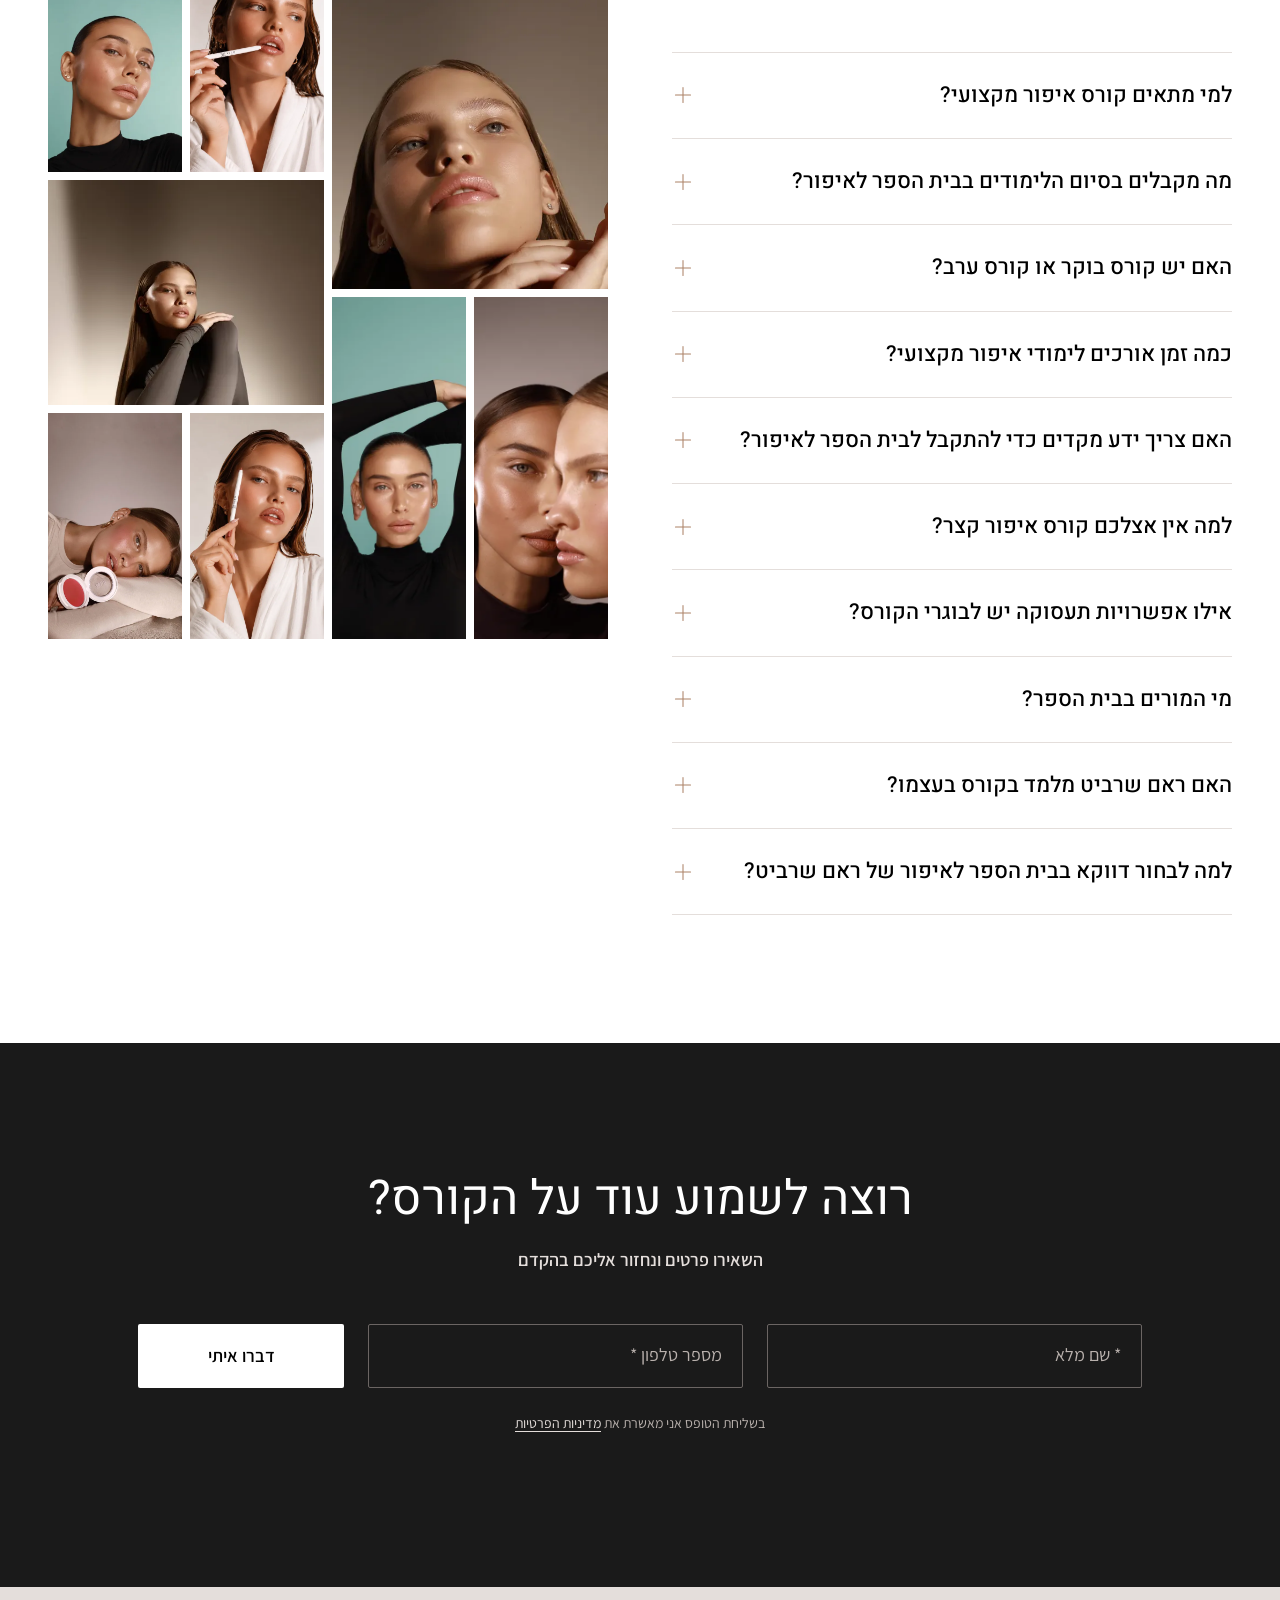
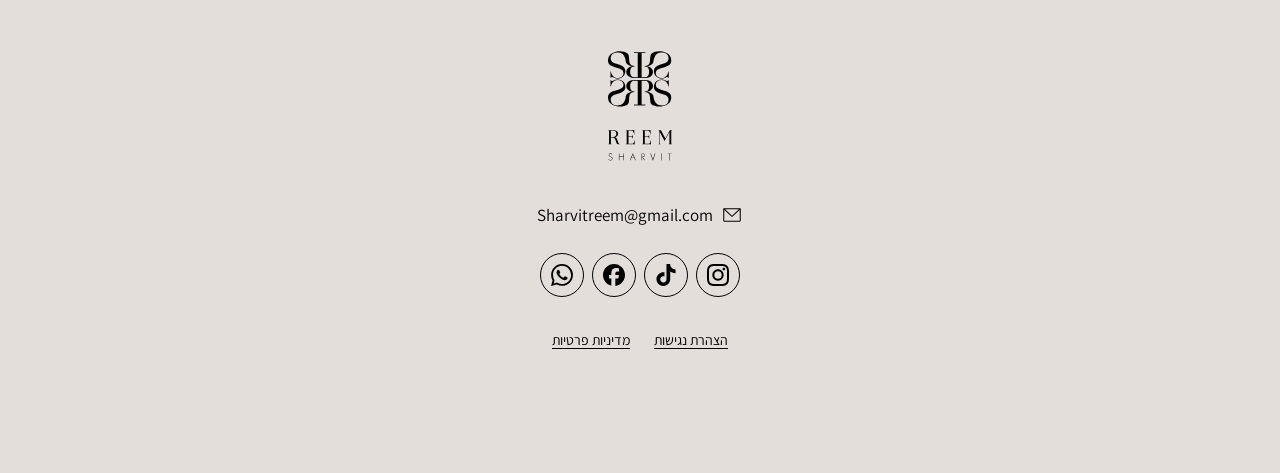
==== commit f1975345: "Gallery beside FAQ on desktop, above it on mobile; taller curriculum images Co-Authored-By: Claude O" ====
--- a/index.html
+++ b/index.html
@@ -27,7 +27,7 @@
   <link rel="stylesheet" href="https://fonts.googleapis.com/css2?family=Assistant:wght@400;600;700&family=Heebo:wght@400;500;700;800&family=Frank+Ruhl+Libre:wght@400;500;700&family=Montserrat:wght@300;500&display=swap">
   <link rel="preload" as="image" href="assets/img/hero-800.webp" imagesrcset="assets/img/hero-800.webp 800w, assets/img/hero-1400.webp 1400w" imagesizes="(min-width: 1024px) 50vw, 100vw">
 
-  <link rel="stylesheet" href="assets/css/styles.css?v=15">
+  <link rel="stylesheet" href="assets/css/styles.css?v=16">
   <script>document.documentElement.classList.add('js');</script>
 </head>
 <body id="top">
@@ -37,7 +37,7 @@
   <header class="site-header">
     <div class="container site-header__inner">
       <a class="logo" href="#top" aria-label="ראם שרביט, לראש הדף">
-        <svg aria-hidden="true"><use href="assets/img/icons.svg?v=15#logo"></use></svg>
+        <svg aria-hidden="true"><use href="assets/img/icons.svg?v=16#logo"></use></svg>
       </a>
       <nav class="site-nav" aria-label="ניווט ראשי">
         <ul>
@@ -74,7 +74,7 @@
         </p>
 
         <div class="cohort-line" data-cohort>
-          <svg class="icon" aria-hidden="true"><use href="assets/img/icons.svg?v=15#i-calendar"></use></svg>
+          <svg class="icon" aria-hidden="true"><use href="assets/img/icons.svg?v=16#i-calendar"></use></svg>
           <p>
             <span data-cohort-when="date" hidden>
               המחזור הקרוב נפתח ב-<strong><time data-cohort-date class="tabular"></time></strong>
@@ -90,7 +90,7 @@
         <div class="btn-row">
           <a class="btn btn--light" href="#contact">אני רוצה לשריין מקום</a>
           <a class="btn btn--outline" data-wa href="https://wa.me/972505353770" target="_blank" rel="noopener">
-            <svg class="icon" aria-hidden="true"><use href="assets/img/icons.svg?v=15#i-brand-whatsapp"></use></svg>
+            <svg class="icon" aria-hidden="true"><use href="assets/img/icons.svg?v=16#i-brand-whatsapp"></use></svg>
             לשאלות בוואטסאפ
           </a>
         </div>
@@ -230,7 +230,7 @@
         <div class="btn-row cta-band__actions">
           <a class="btn btn--light" href="#contact">אני רוצה לשריין מקום</a>
           <a class="btn btn--outline" data-wa href="https://wa.me/972505353770" target="_blank" rel="noopener">
-            <svg class="icon" aria-hidden="true"><use href="assets/img/icons.svg?v=15#i-brand-whatsapp"></use></svg>
+            <svg class="icon" aria-hidden="true"><use href="assets/img/icons.svg?v=16#i-brand-whatsapp"></use></svg>
             לשאלות בוואטסאפ
           </a>
         </div>
@@ -260,22 +260,6 @@
       </div>
     </section>
 
-    <!-- ===== 5. Gallery ===== -->
-    <section class="section" id="gallery" aria-label="העבודות של ראם">
-      <div class="container">
-        <ul class="gallery reveal">
-          <li><img src="assets/img/glow-500.webp" srcset="assets/img/glow-500.webp 500w, assets/img/glow-900.webp 900w" sizes="(min-width: 768px) 50vw, 100vw" width="500" height="750" loading="lazy" alt="איפור עור זוהר בגווני נוד, מבט כלפי מעלה"></li>
-          <li><img src="assets/img/lip-500.webp" srcset="assets/img/lip-500.webp 500w, assets/img/lip-900.webp 900w" sizes="(min-width: 768px) 50vw, 100vw" width="500" height="888" loading="lazy" alt="יישום עיפרון שפתיים בגוון נוד"></li>
-          <li><img src="assets/img/teal-500.webp" srcset="assets/img/teal-500.webp 500w, assets/img/teal-900.webp 900w" sizes="(min-width: 768px) 50vw, 100vw" width="500" height="750" loading="lazy" alt="עור קורן ומבנה פנים מודגש על רקע טורקיז"></li>
-          <li><img src="assets/img/faces-500.webp" srcset="assets/img/faces-500.webp 500w, assets/img/faces-900.webp 900w" sizes="(min-width: 768px) 50vw, 100vw" width="500" height="750" loading="lazy" alt="שתי דוגמניות פנים מול פנים, איפור עור זוהר ומינימליסטי"></li>
-          <li><img src="assets/img/blush-500.webp" srcset="assets/img/blush-500.webp 500w, assets/img/blush-900.webp 900w" sizes="(min-width: 768px) 50vw, 100vw" width="500" height="874" loading="lazy" alt="איפור עם סומק ורוד חם ועור טבעי"></li>
-          <li><img src="assets/img/arms-500.webp" srcset="assets/img/arms-500.webp 500w, assets/img/arms-900.webp 900w" sizes="(min-width: 768px) 50vw, 100vw" width="500" height="750" loading="lazy" alt="דוגמנית בחולצה שחורה עם ידיים מורמות, איפור עור נקי"></li>
-          <li><img src="assets/img/pencil-500.webp" srcset="assets/img/pencil-500.webp 500w, assets/img/pencil-900.webp 900w" sizes="(min-width: 768px) 50vw, 100vw" width="500" height="888" loading="lazy" alt="איפור עיניים עדין עם עיפרון, עור זוהר"></li>
-          <li><img src="assets/img/seated-500.webp" srcset="assets/img/seated-500.webp 500w, assets/img/seated-900.webp 900w" sizes="(min-width: 768px) 50vw, 100vw" width="500" height="390" loading="lazy" alt="דוגמנית בחולצה אפורה על רקע בז', איפור עור טבעי וזוהר"></li>
-        </ul>
-      </div>
-    </section>
-
     <!-- ===== 6. Next cohort ===== -->
     <section class="section section--nude-light" id="cohort" aria-labelledby="cohort-title">
       <div class="container">
@@ -317,54 +301,69 @@
       </div>
     </section>
 
-    <!-- ===== 7. FAQ ===== -->
+    <!-- ===== 7. Gallery + FAQ ===== -->
     <section class="section" id="faq" aria-labelledby="faq-title">
-      <div class="container">
+      <div class="container faq-layout">
+        <div class="faq-layout__gallery">
+          <ul class="gallery reveal" aria-label="העבודות של ראם">
+            <li><img src="assets/img/glow-500.webp" srcset="assets/img/glow-500.webp 500w, assets/img/glow-900.webp 900w" sizes="(min-width: 1024px) 25vw, (min-width: 768px) 50vw, 100vw" width="500" height="750" loading="lazy" alt="איפור עור זוהר בגווני נוד, מבט כלפי מעלה"></li>
+            <li><img src="assets/img/lip-500.webp" srcset="assets/img/lip-500.webp 500w, assets/img/lip-900.webp 900w" sizes="(min-width: 1024px) 25vw, (min-width: 768px) 50vw, 100vw" width="500" height="888" loading="lazy" alt="יישום עיפרון שפתיים בגוון נוד"></li>
+            <li><img src="assets/img/teal-500.webp" srcset="assets/img/teal-500.webp 500w, assets/img/teal-900.webp 900w" sizes="(min-width: 1024px) 25vw, (min-width: 768px) 50vw, 100vw" width="500" height="750" loading="lazy" alt="עור קורן ומבנה פנים מודגש על רקע טורקיז"></li>
+            <li><img src="assets/img/faces-500.webp" srcset="assets/img/faces-500.webp 500w, assets/img/faces-900.webp 900w" sizes="(min-width: 1024px) 25vw, (min-width: 768px) 50vw, 100vw" width="500" height="750" loading="lazy" alt="שתי דוגמניות פנים מול פנים, איפור עור זוהר ומינימליסטי"></li>
+            <li><img src="assets/img/blush-500.webp" srcset="assets/img/blush-500.webp 500w, assets/img/blush-900.webp 900w" sizes="(min-width: 1024px) 25vw, (min-width: 768px) 50vw, 100vw" width="500" height="874" loading="lazy" alt="איפור עם סומק ורוד חם ועור טבעי"></li>
+            <li><img src="assets/img/arms-500.webp" srcset="assets/img/arms-500.webp 500w, assets/img/arms-900.webp 900w" sizes="(min-width: 1024px) 25vw, (min-width: 768px) 50vw, 100vw" width="500" height="750" loading="lazy" alt="דוגמנית בחולצה שחורה עם ידיים מורמות, איפור עור נקי"></li>
+            <li><img src="assets/img/pencil-500.webp" srcset="assets/img/pencil-500.webp 500w, assets/img/pencil-900.webp 900w" sizes="(min-width: 1024px) 25vw, (min-width: 768px) 50vw, 100vw" width="500" height="888" loading="lazy" alt="איפור עיניים עדין עם עיפרון, עור זוהר"></li>
+            <li><img src="assets/img/seated-500.webp" srcset="assets/img/seated-500.webp 500w, assets/img/seated-900.webp 900w" sizes="(min-width: 1024px) 25vw, (min-width: 768px) 50vw, 100vw" width="500" height="390" loading="lazy" alt="דוגמנית בחולצה אפורה על רקע בז', איפור עור טבעי וזוהר"></li>
+          </ul>
+        </div>
+
+        <div class="faq-layout__faq">
         <div class="section-head section-head--center reveal">
           <h2 class="h2" id="faq-title">שאלות ותשובות</h2>
         </div>
 
         <div class="faq reveal">
           <details class="faq__item">
-            <summary>למי מתאים קורס איפור מקצועי?<svg class="icon" aria-hidden="true"><use href="assets/img/icons.svg?v=15#i-plus"></use></svg></summary>
+            <summary>למי מתאים קורס איפור מקצועי?<svg class="icon" aria-hidden="true"><use href="assets/img/icons.svg?v=16#i-plus"></use></svg></summary>
             <div class="faq__answer"><p>קורס האיפור המקצועי בבית הספר לאיפור של ראם שרביט מיועד למי שמרגישה חיבור ותשוקה לעולם היופי ורוצה להפוך את האהבה הזו לקריירה מקצועית. אין צורך בידע קודם – רק אהבה לאסתטיקה, יצירה ועבודה עם אנשים.</p></div>
           </details>
           <details class="faq__item">
-            <summary>מה מקבלים בסיום הלימודים בבית הספר לאיפור?<svg class="icon" aria-hidden="true"><use href="assets/img/icons.svg?v=15#i-plus"></use></svg></summary>
+            <summary>מה מקבלים בסיום הלימודים בבית הספר לאיפור?<svg class="icon" aria-hidden="true"><use href="assets/img/icons.svg?v=16#i-plus"></use></svg></summary>
             <div class="faq__answer"><p>בסיום הלימודים מקבלים את הידע, הכלים והטכניקות הדרושים כדי להתחיל לעבוד בתחום בצורה מקצועית ובטוחה, לצד ניסיון מעשי והכוונה ליציאה לעולם האמיתי.</p></div>
           </details>
           <details class="faq__item">
-            <summary>האם יש קורס בוקר או קורס ערב?<svg class="icon" aria-hidden="true"><use href="assets/img/icons.svg?v=15#i-plus"></use></svg></summary>
+            <summary>האם יש קורס בוקר או קורס ערב?<svg class="icon" aria-hidden="true"><use href="assets/img/icons.svg?v=16#i-plus"></use></svg></summary>
             <div class="faq__answer"><p>הלימודים מתקיימים במתכונת שנקבעת מראש לכל מחזור. פרטי הימים והשעות נמסרים בעת ההרשמה.</p></div>
           </details>
           <details class="faq__item">
-            <summary>כמה זמן אורכים לימודי איפור מקצועי?<svg class="icon" aria-hidden="true"><use href="assets/img/icons.svg?v=15#i-plus"></use></svg></summary>
+            <summary>כמה זמן אורכים לימודי איפור מקצועי?<svg class="icon" aria-hidden="true"><use href="assets/img/icons.svg?v=16#i-plus"></use></svg></summary>
             <div class="faq__answer"><p>הקורס בנוי מ־4 מפגשים מקצועיים, אחת לשבוע, כאשר כל מפגש נמשך כ־5 שעות. סך הכול כ־20 שעות לימוד מעשיות וממוקדות.</p></div>
           </details>
           <details class="faq__item">
-            <summary>האם צריך ידע מקדים כדי להתקבל לבית הספר לאיפור?<svg class="icon" aria-hidden="true"><use href="assets/img/icons.svg?v=15#i-plus"></use></svg></summary>
+            <summary>האם צריך ידע מקדים כדי להתקבל לבית הספר לאיפור?<svg class="icon" aria-hidden="true"><use href="assets/img/icons.svg?v=16#i-plus"></use></svg></summary>
             <div class="faq__answer"><p>לא. אין צורך בידע מוקדם או בניסיון. תוכנית הלימודים של ראם שרביט בנויה מהבסיס ועד לטכניקות מקצועיות ומתקדמות, עם דגש על תרגול מעשי, ליווי והכוונה.</p></div>
           </details>
           <details class="faq__item">
-            <summary>למה אין אצלכם קורס איפור קצר?<svg class="icon" aria-hidden="true"><use href="assets/img/icons.svg?v=15#i-plus"></use></svg></summary>
+            <summary>למה אין אצלכם קורס איפור קצר?<svg class="icon" aria-hidden="true"><use href="assets/img/icons.svg?v=16#i-plus"></use></svg></summary>
             <div class="faq__answer"><p>כי המטרה היא לא רק לקבל “טעימה”, אלא לצאת עם בסיס מקצועי, ידע וכלים שאפשר באמת לעבוד איתם. הקורס ממוקד ואינטנסיבי, וכל מפגש בנוי כדי לקדם את התלמידה לשלב הבא.</p></div>
           </details>
           <details class="faq__item">
-            <summary>אילו אפשרויות תעסוקה יש לבוגרי הקורס?<svg class="icon" aria-hidden="true"><use href="assets/img/icons.svg?v=15#i-plus"></use></svg></summary>
+            <summary>אילו אפשרויות תעסוקה יש לבוגרי הקורס?<svg class="icon" aria-hidden="true"><use href="assets/img/icons.svg?v=16#i-plus"></use></svg></summary>
             <div class="faq__answer"><p>בוגרות הקורס יכולות להשתלב כמאפרות עצמאיות, לעבוד עם לקוחות פרטיות, כלות ואירועים, הפקות וצילומים, ולפתח קריירה עצמאית בתחום האיפור.</p></div>
           </details>
           <details class="faq__item">
-            <summary>מי המורים בבית הספר?<svg class="icon" aria-hidden="true"><use href="assets/img/icons.svg?v=15#i-plus"></use></svg></summary>
+            <summary>מי המורים בבית הספר?<svg class="icon" aria-hidden="true"><use href="assets/img/icons.svg?v=16#i-plus"></use></svg></summary>
             <div class="faq__answer"><p>הלימודים מועברים על ידי צוות מקצועי ומנוסה, כאשר ראם שרביט מעורב אישית בתוכנית ובהכשרה, ומעביר מהידע והניסיון שצבר לאורך שנים בעולם האיפור, הכלות והיופי.</p></div>
           </details>
           <details class="faq__item">
-            <summary>האם ראם שרביט מלמד בקורס בעצמו?<svg class="icon" aria-hidden="true"><use href="assets/img/icons.svg?v=15#i-plus"></use></svg></summary>
+            <summary>האם ראם שרביט מלמד בקורס בעצמו?<svg class="icon" aria-hidden="true"><use href="assets/img/icons.svg?v=16#i-plus"></use></svg></summary>
             <div class="faq__answer"><p>בהחלט! ראם שרביט נוכח ומלווה באופן אישי את התלמידות בכל מפגשי הקורס, משתף מהידע ומהניסיון המקצועי שצבר לאורך השנים, מעניק הכוונה אישית ודואג שכל תלמידה תקבל את הכלים והביטחון הדרושים לה כדי להפוך למאפרת מקצועית</p></div>
           </details>
           <details class="faq__item">
-            <summary>למה לבחור דווקא בבית הספר לאיפור של ראם שרביט?<svg class="icon" aria-hidden="true"><use href="assets/img/icons.svg?v=15#i-plus"></use></svg></summary>
+            <summary>למה לבחור דווקא בבית הספר לאיפור של ראם שרביט?<svg class="icon" aria-hidden="true"><use href="assets/img/icons.svg?v=16#i-plus"></use></svg></summary>
             <div class="faq__answer"><p>כי מעבר לטכניקה, הדגש הוא על הכשרה שמחברת בין ידע מקצועי, עבודה מעשית והעולם האמיתי. הניסיון של ראם לאורך שנים בתחום האיפור והכלות נכנס לתוך תוכנית הלימודים, במטרה לתת לתלמידות ביטחון וכלים להתחיל לעבוד</p></div>
           </details>
+        </div>
         </div>
       </div>
     </section>
@@ -381,7 +380,7 @@
               <label class="sr-only" for="f-name">שם מלא</label>
               <input id="f-name" name="name" type="text" autocomplete="name" placeholder="* שם מלא" required aria-describedby="f-name-error">
               <p class="field__error" id="f-name-error">
-                <svg class="icon" aria-hidden="true"><use href="assets/img/icons.svg?v=15#i-warning"></use></svg>
+                <svg class="icon" aria-hidden="true"><use href="assets/img/icons.svg?v=16#i-warning"></use></svg>
                 נא למלא שם מלא
               </p>
             </div>
@@ -390,7 +389,7 @@
               <label class="sr-only" for="f-phone">מספר טלפון</label>
               <input id="f-phone" name="phone" type="tel" inputmode="tel" autocomplete="tel" placeholder="* מספר טלפון" required aria-describedby="f-phone-error">
               <p class="field__error" id="f-phone-error">
-                <svg class="icon" aria-hidden="true"><use href="assets/img/icons.svg?v=15#i-warning"></use></svg>
+                <svg class="icon" aria-hidden="true"><use href="assets/img/icons.svg?v=16#i-warning"></use></svg>
                 נא להזין מספר טלפון תקין, למשל 050-1234567
               </p>
             </div>
@@ -407,11 +406,11 @@
 
           <div aria-live="polite">
             <div class="form-status form-status--success" id="form-success">
-              <svg class="icon" aria-hidden="true"><use href="assets/img/icons.svg?v=15#i-check"></use></svg>
+              <svg class="icon" aria-hidden="true"><use href="assets/img/icons.svg?v=16#i-check"></use></svg>
               <p>תודה! הפרטים התקבלו, ונחזור אליכם בהקדם.</p>
             </div>
             <div class="form-status form-status--error" id="form-error">
-              <svg class="icon" aria-hidden="true"><use href="assets/img/icons.svg?v=15#i-warning"></use></svg>
+              <svg class="icon" aria-hidden="true"><use href="assets/img/icons.svg?v=16#i-warning"></use></svg>
               <p>משהו השתבש בשליחה. אפשר לנסות שוב או <a data-wa href="https://wa.me/972505353770" target="_blank" rel="noopener">לכתוב לנו בוואטסאפ</a>.</p>
             </div>
           </div>
@@ -424,18 +423,18 @@
   <!-- ===== Footer ===== -->
   <footer class="site-footer">
     <div class="container">
-      <svg class="logo-v" role="img" aria-label="Reem Sharvit"><use href="assets/img/icons.svg?v=15#logo-v"></use></svg>
+      <svg class="logo-v" role="img" aria-label="Reem Sharvit"><use href="assets/img/icons.svg?v=16#logo-v"></use></svg>
 
       <a class="footer-email" data-email href="mailto:Sharvitreem@gmail.com">
-        <svg class="icon" aria-hidden="true"><use href="assets/img/icons.svg?v=15#i-mail"></use></svg>
+        <svg class="icon" aria-hidden="true"><use href="assets/img/icons.svg?v=16#i-mail"></use></svg>
         <span class="latin" data-email-text>Sharvitreem@gmail.com</span>
       </a>
 
       <ul class="social">
-        <li><a data-social="instagram" href="https://www.instagram.com/reemsharvitmakeup" target="_blank" rel="noopener" aria-label="אינסטגרם"><svg class="icon" aria-hidden="true"><use href="assets/img/icons.svg?v=15#i-brand-instagram"></use></svg></a></li>
-        <li><a data-social="tiktok" href="https://www.tiktok.com/@reemsharvit8" target="_blank" rel="noopener" aria-label="טיקטוק"><svg class="icon" aria-hidden="true"><use href="assets/img/icons.svg?v=15#i-brand-tiktok"></use></svg></a></li>
-        <li><a data-social="facebook" href="https://www.facebook.com/RmSrbyt" target="_blank" rel="noopener" aria-label="פייסבוק"><svg class="icon" aria-hidden="true"><use href="assets/img/icons.svg?v=15#i-brand-facebook"></use></svg></a></li>
-        <li><a data-wa href="https://wa.me/972505353770" target="_blank" rel="noopener" aria-label="וואטסאפ"><svg class="icon" aria-hidden="true"><use href="assets/img/icons.svg?v=15#i-brand-whatsapp"></use></svg></a></li>
+        <li><a data-social="instagram" href="https://www.instagram.com/reemsharvitmakeup" target="_blank" rel="noopener" aria-label="אינסטגרם"><svg class="icon" aria-hidden="true"><use href="assets/img/icons.svg?v=16#i-brand-instagram"></use></svg></a></li>
+        <li><a data-social="tiktok" href="https://www.tiktok.com/@reemsharvit8" target="_blank" rel="noopener" aria-label="טיקטוק"><svg class="icon" aria-hidden="true"><use href="assets/img/icons.svg?v=16#i-brand-tiktok"></use></svg></a></li>
+        <li><a data-social="facebook" href="https://www.facebook.com/RmSrbyt" target="_blank" rel="noopener" aria-label="פייסבוק"><svg class="icon" aria-hidden="true"><use href="assets/img/icons.svg?v=16#i-brand-facebook"></use></svg></a></li>
+        <li><a data-wa href="https://wa.me/972505353770" target="_blank" rel="noopener" aria-label="וואטסאפ"><svg class="icon" aria-hidden="true"><use href="assets/img/icons.svg?v=16#i-brand-whatsapp"></use></svg></a></li>
       </ul>
 
       <ul class="legal">
@@ -448,14 +447,14 @@
   <!-- ===== Floating contact ===== -->
   <div class="float-cta">
     <a class="float-cta__wa" data-wa href="https://wa.me/972505353770" target="_blank" rel="noopener" aria-label="שליחת הודעה בוואטסאפ">
-      <svg class="icon" aria-hidden="true"><use href="assets/img/icons.svg?v=15#i-whatsapp"></use></svg>
+      <svg class="icon" aria-hidden="true"><use href="assets/img/icons.svg?v=16#i-whatsapp"></use></svg>
     </a>
     <a class="float-cta__call" data-tel href="tel:0505353770" aria-label="התקשרות לראם שרביט">
-      <svg class="icon" aria-hidden="true"><use href="assets/img/icons.svg?v=15#i-phone"></use></svg>
+      <svg class="icon" aria-hidden="true"><use href="assets/img/icons.svg?v=16#i-phone"></use></svg>
     </a>
   </div>
 
-  <script src="assets/js/course.config.js?v=15"></script>
-  <script src="assets/js/main.js?v=15"></script>
+  <script src="assets/js/course.config.js?v=16"></script>
+  <script src="assets/js/main.js?v=16"></script>
 </body>
 </html>
--- a/assets/css/styles.css
+++ b/assets/css/styles.css
@@ -518,7 +518,9 @@
 
 .chapter__img {
   width: 100%;
-  height: 200px;
+  /* 70% of the photo's natural 2:3 height */
+  height: auto;
+  aspect-ratio: 500 / 525;
   object-fit: cover;
   object-position: 50% 50%;
   margin-block-end: var(--space-4);
@@ -694,6 +696,25 @@
   .gallery li:hover img { transform: scale(1.03); }
 }
 
+/* Gallery sits above the FAQ on mobile, beside it on desktop. */
+.faq-layout { display: grid; gap: var(--space-6); }
+@media (min-width: 1024px) {
+  .faq-layout {
+    grid-template-columns: minmax(0, 1fr) minmax(0, 1fr);
+    gap: var(--space-7);
+    align-items: start;
+  }
+  .faq-layout__faq { grid-column: 1; grid-row: 1; }
+  .faq-layout__gallery {
+    grid-column: 2; grid-row: 1;
+    position: sticky;
+    inset-block-start: calc(var(--header-h) + var(--space-4));
+  }
+  .faq-layout .gallery { grid-auto-rows: clamp(80px, min(8.5vw, (100vh - 220px) / 6), 130px); gap: var(--space-2); }
+  .faq-layout .section-head--center { margin-inline: 0; text-align: start; }
+  .faq-layout .faq { max-width: none; }
+}
+
 /* ---------- Next cohort ---------- */
 
 .cohort-card {
